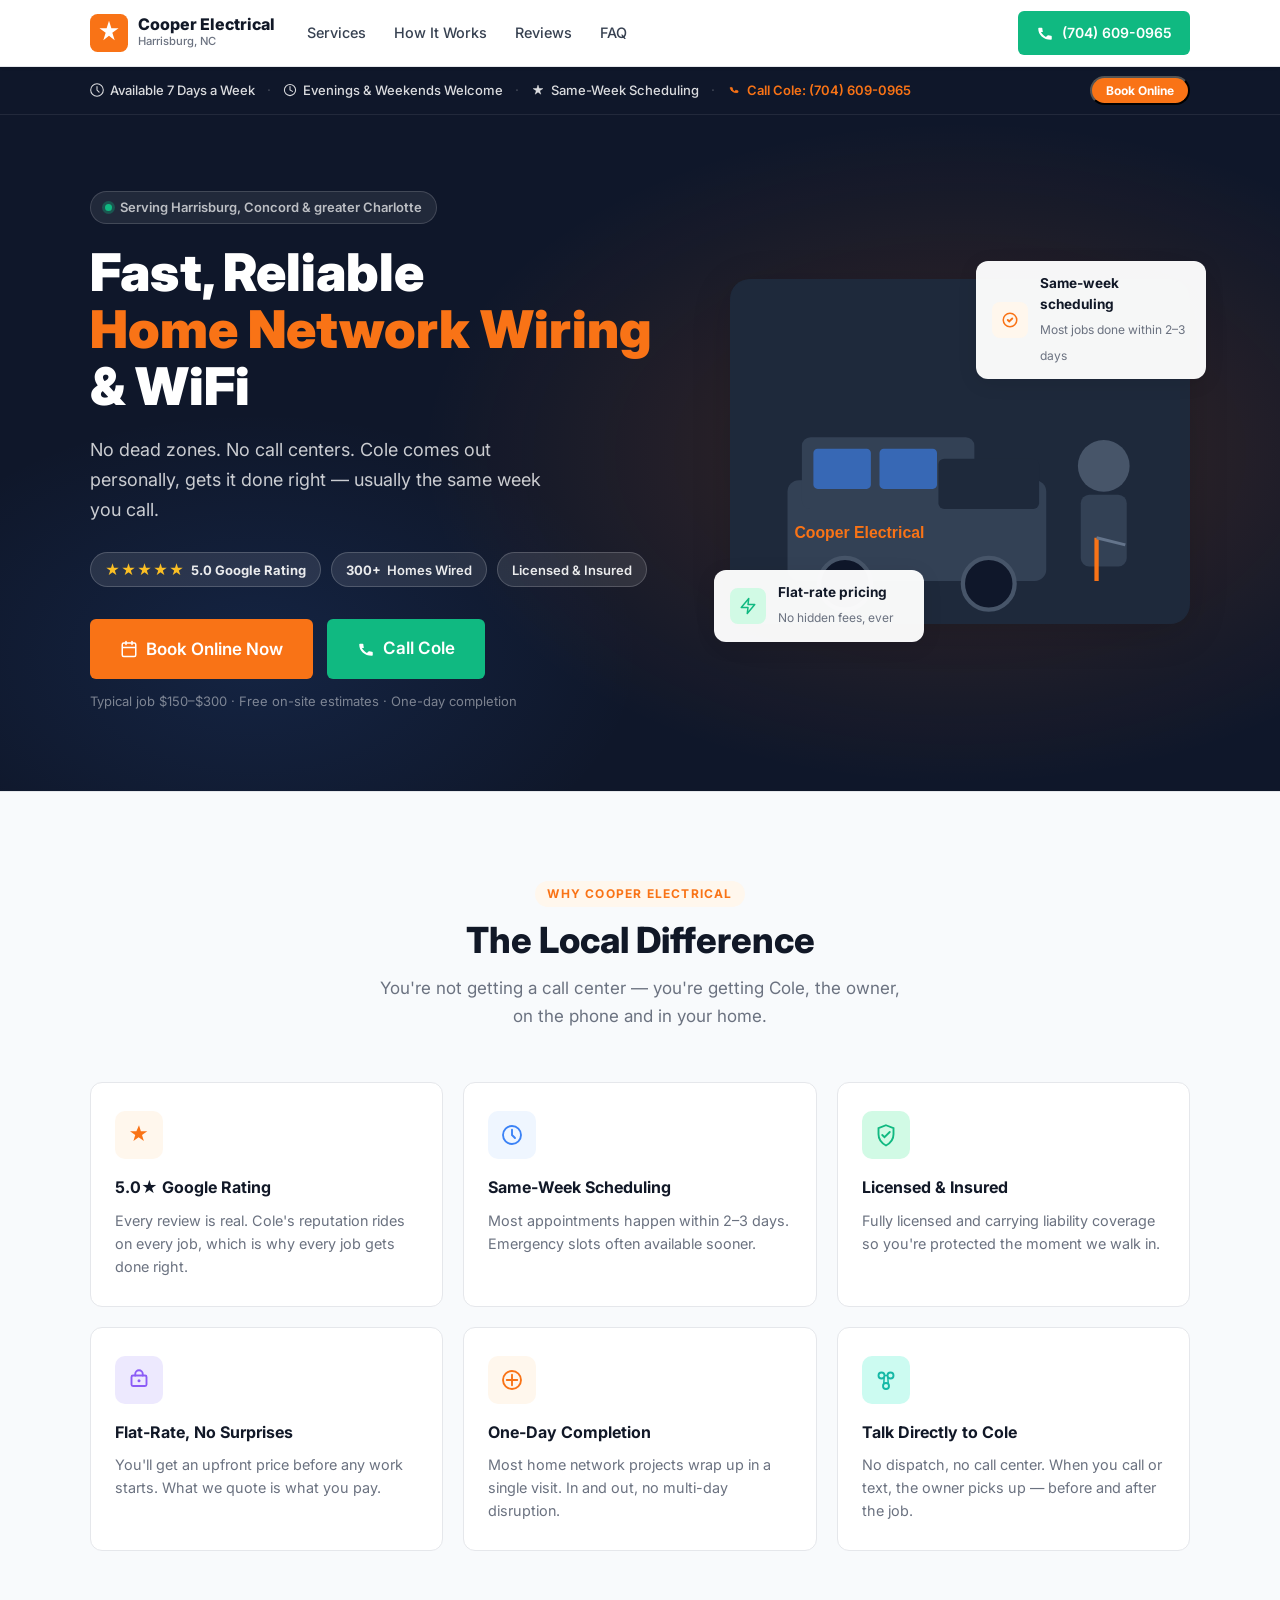
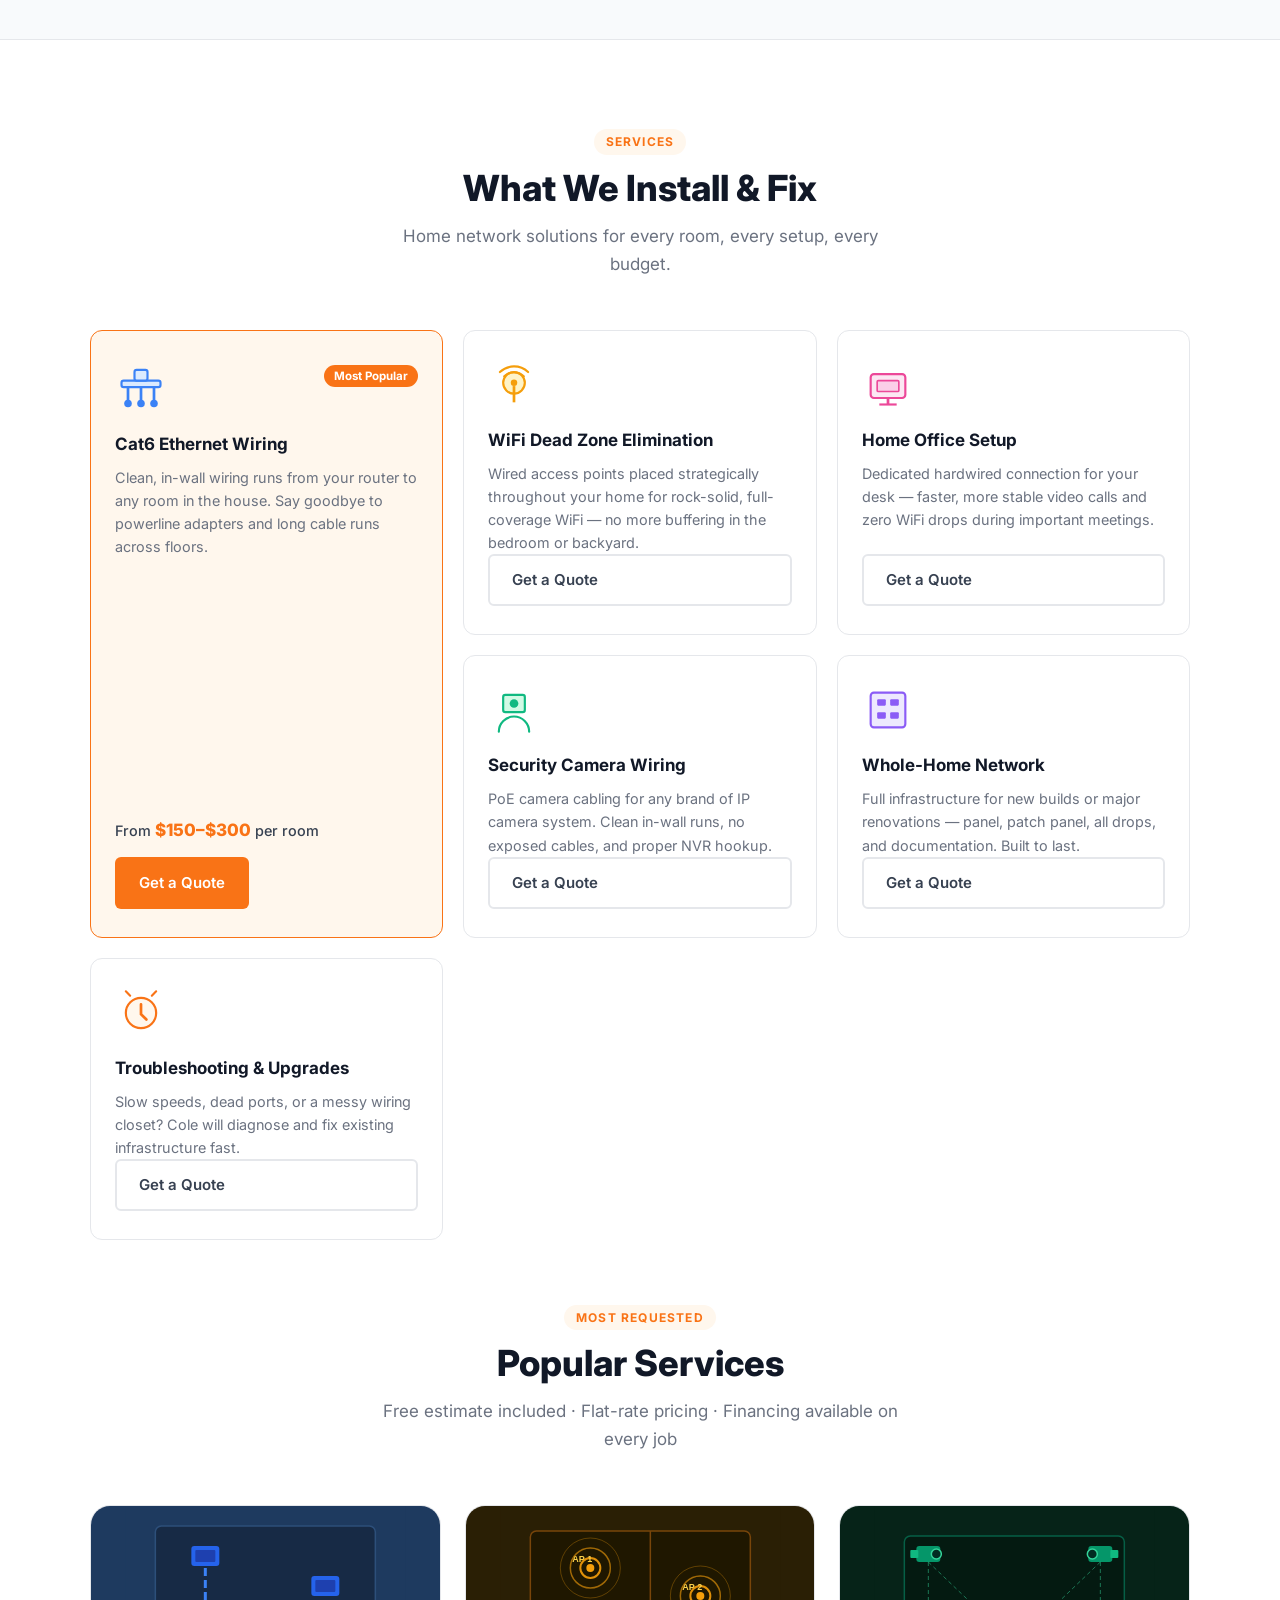
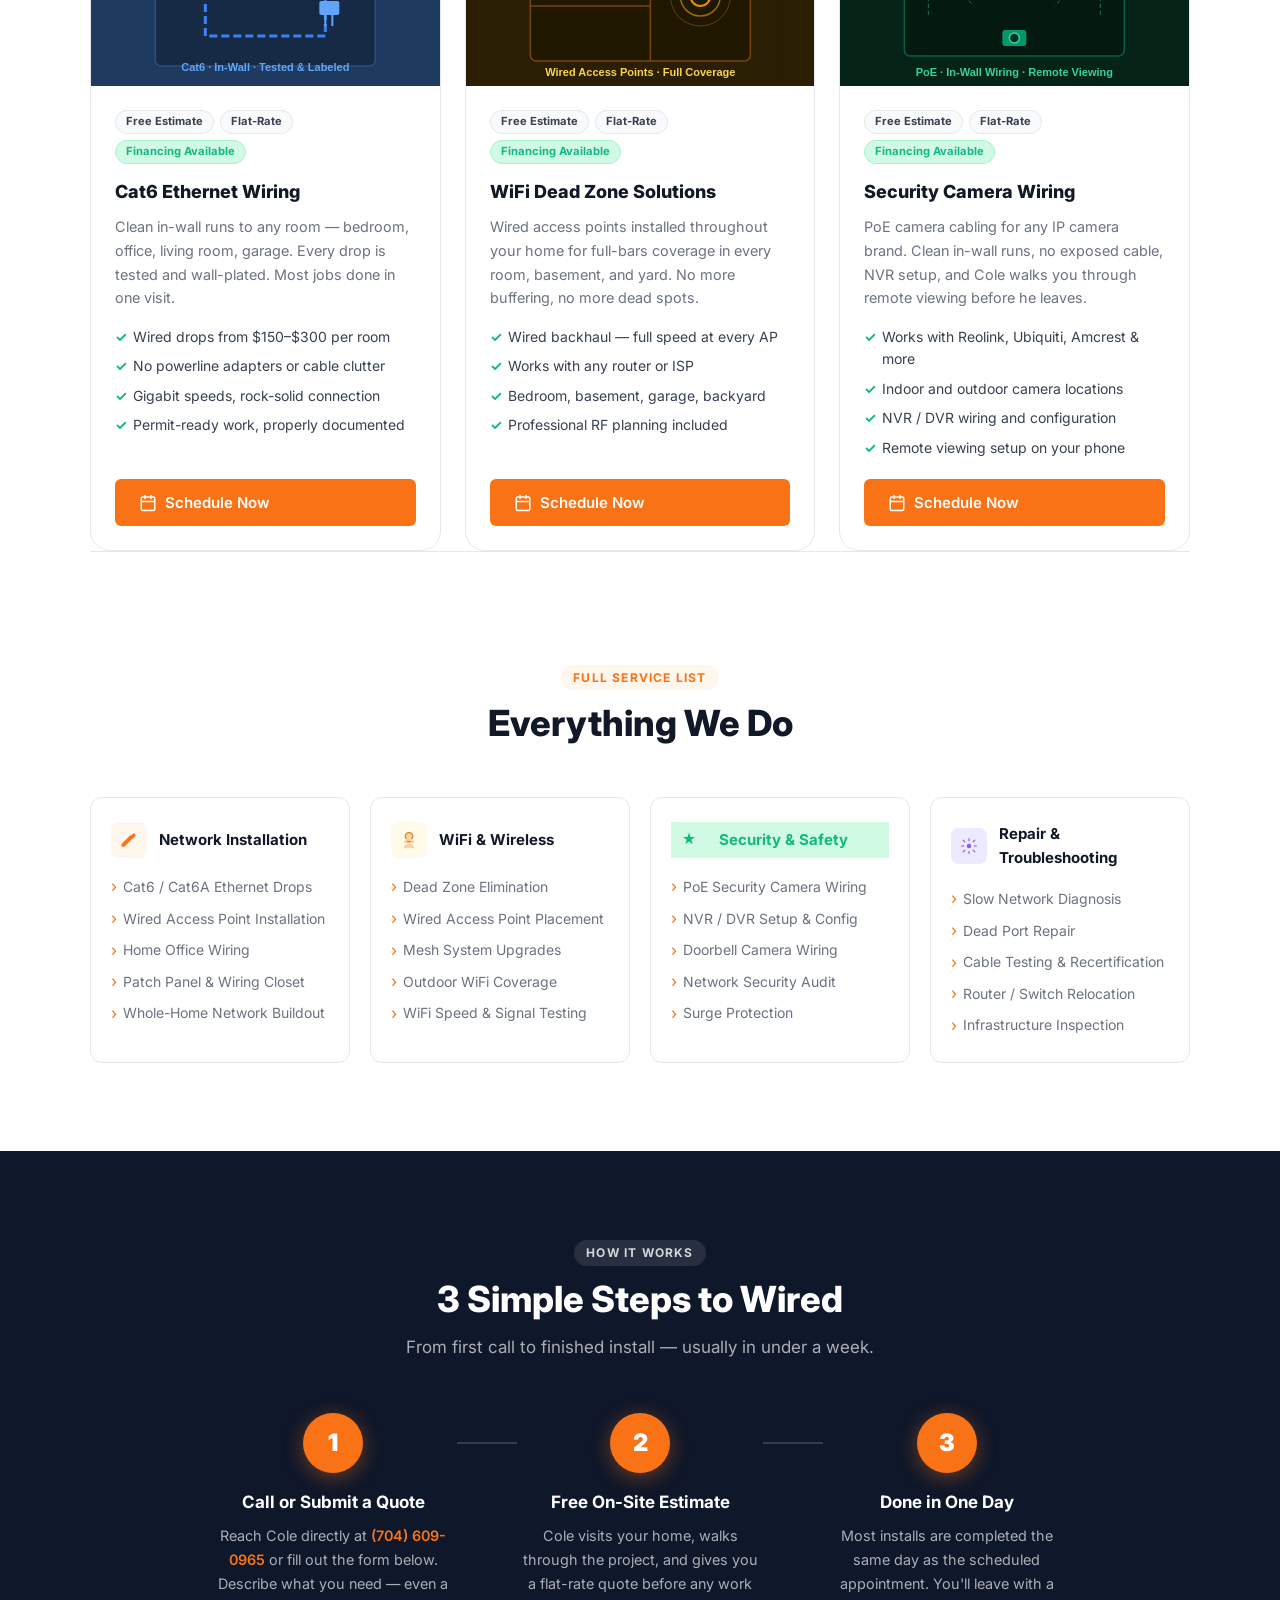
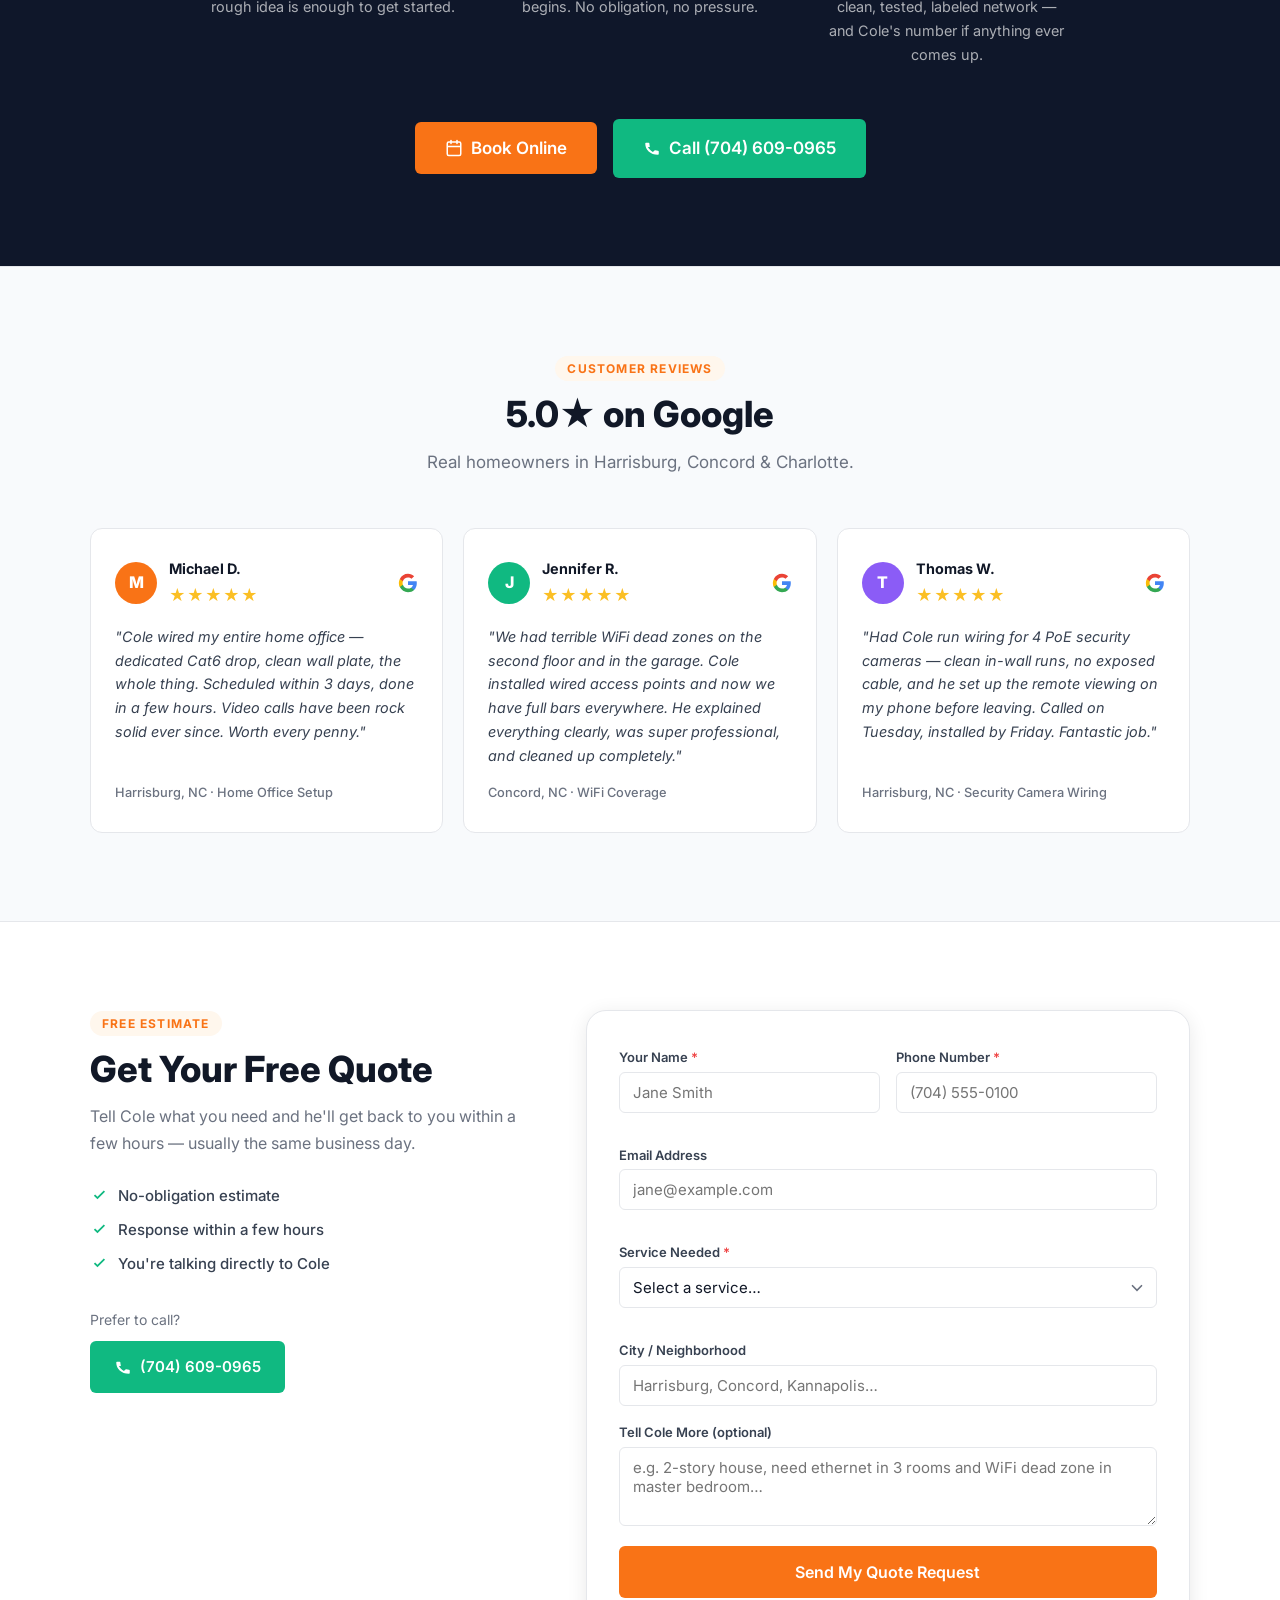
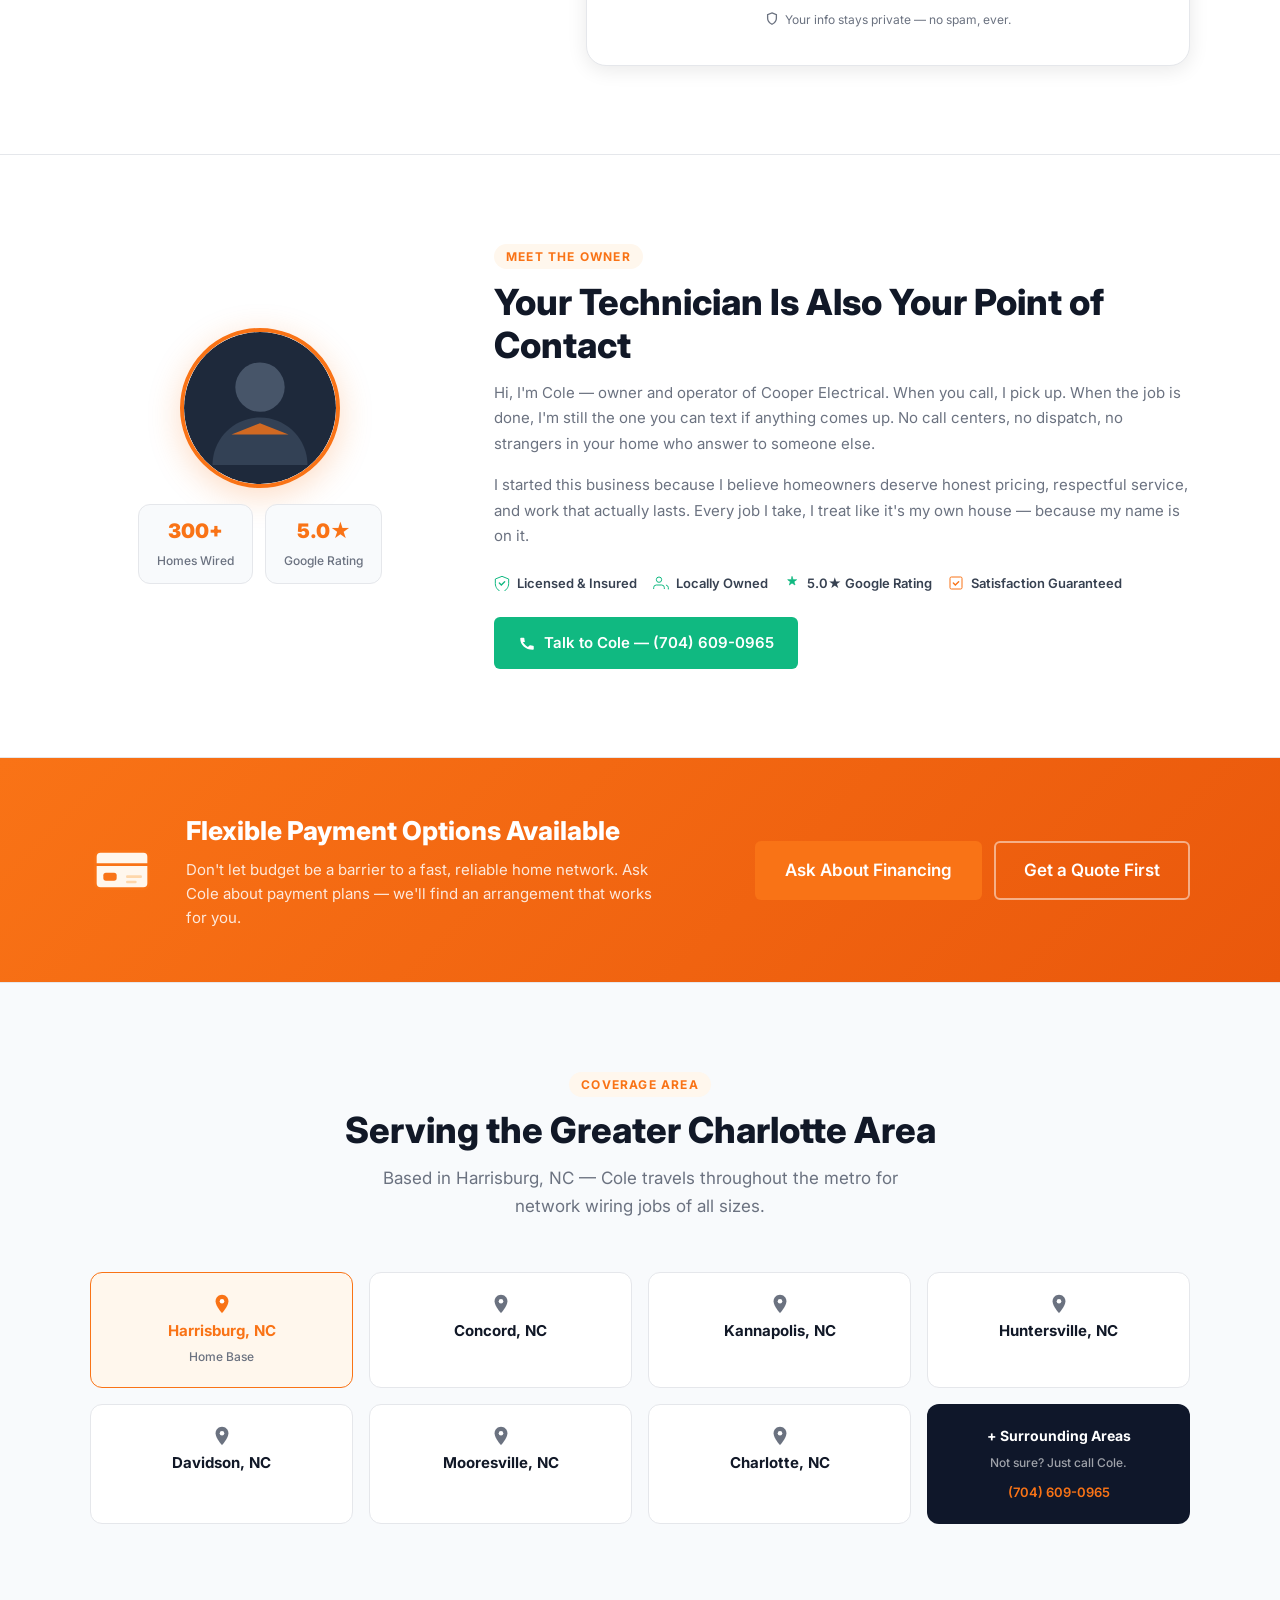
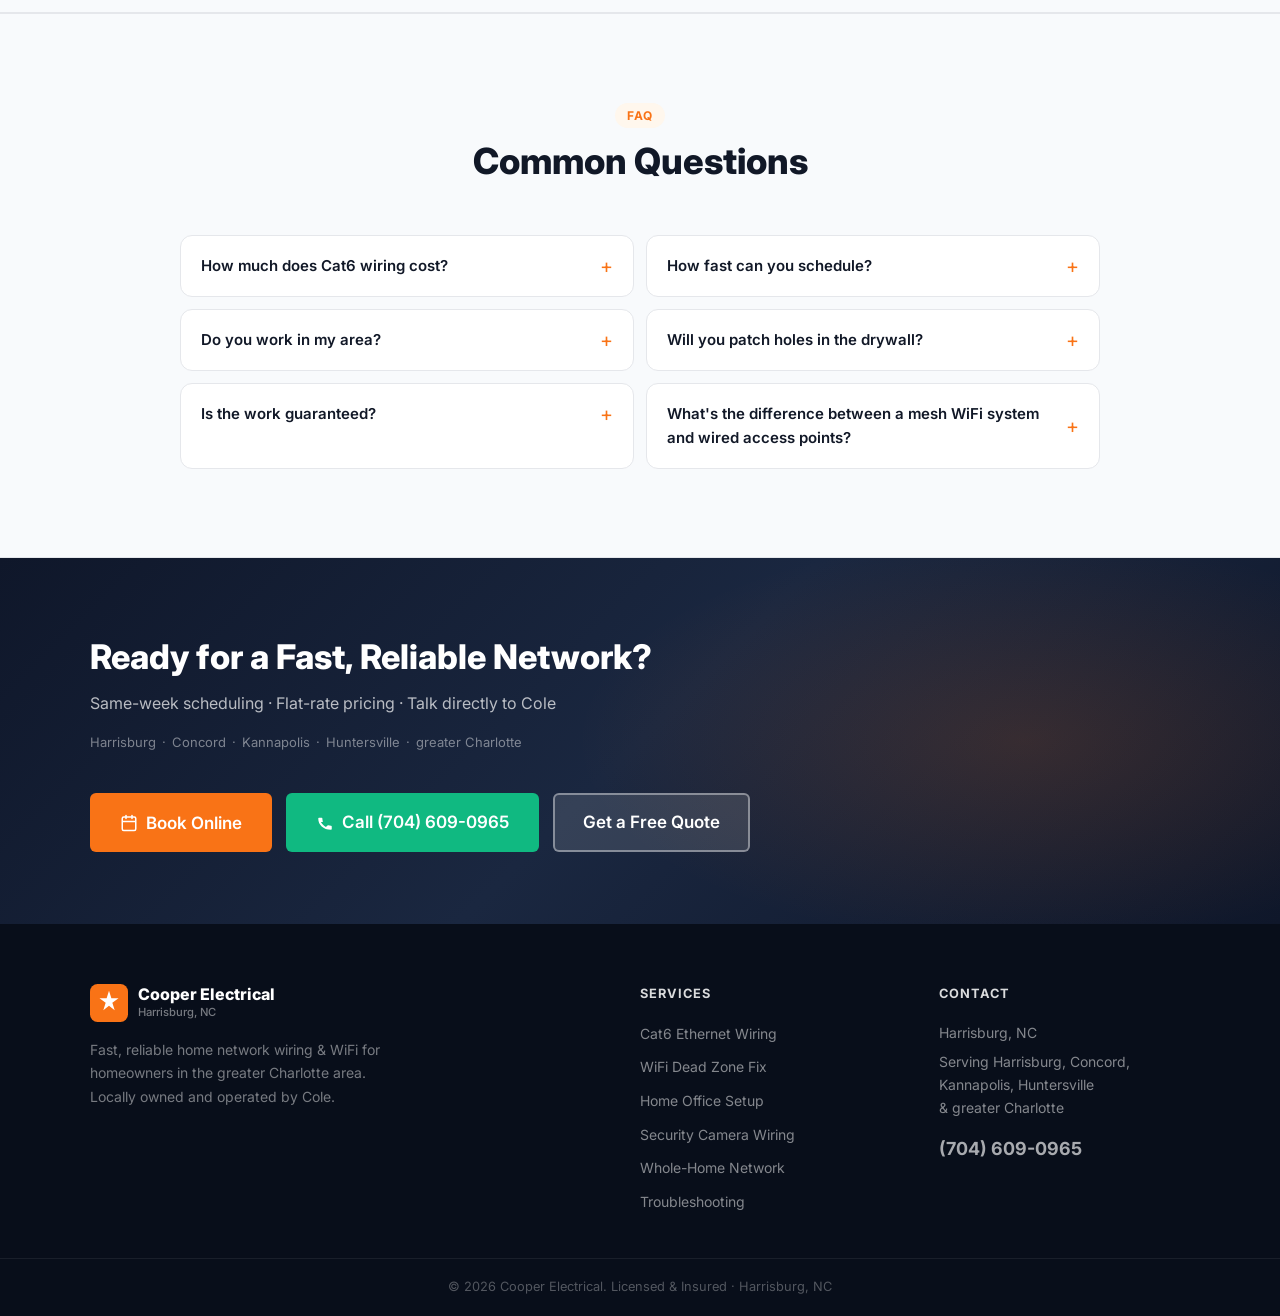
==== index.html @ 253ce89b "Integrate Housecall Pro online booking widget - Load HCP script in <head> with Cooper-Electrical tok" ====
<!DOCTYPE html>
<html lang="en">
<head>
  <meta charset="UTF-8" />
  <meta name="viewport" content="width=device-width, initial-scale=1.0" />
  <meta name="description" content="Cooper Electrical — Fast, reliable home network wiring & WiFi in Harrisburg, NC. Cat6 drops, WiFi dead zones, home office setups. Same-week scheduling. Call Cole at (704) 609-0965." />
  <meta name="keywords" content="home network wiring Harrisburg NC, Cat6 ethernet installation Charlotte, WiFi dead zone fix, network contractor Concord NC, Cooper Electrical" />

  <!-- Open Graph -->
  <meta property="og:title" content="Cooper Electrical | Home Network Wiring & WiFi — Harrisburg NC" />
  <meta property="og:description" content="Same-week scheduling · Flat-rate pricing · Licensed & insured. Serving Harrisburg, Concord, Charlotte & surrounding areas." />
  <meta property="og:type" content="website" />

  <!-- Housecall Pro booking widget -->
  <script async src="https://online-booking.housecallpro.com/script.js?token=3bcc7813550e48a2b8075abcfa8fb0d7&orgName=Cooper-Electrical"></script>

  <!-- Google tag — replace with real IDs -->
  <script async src="https://www.googletagmanager.com/gtag/js?id=GA_MEASUREMENT_ID"></script>
  <script>
    window.dataLayer = window.dataLayer || [];
    function gtag(){ dataLayer.push(arguments); }
    gtag('js', new Date());
    gtag('config', 'GA_MEASUREMENT_ID');
    gtag('config', 'AW-CONVERSION_ID');
  </script>

  <title>Cooper Electrical | Home Network Wiring & WiFi — Harrisburg, NC</title>
  <link rel="preconnect" href="https://fonts.googleapis.com" />
  <link rel="preconnect" href="https://fonts.gstatic.com" crossorigin />
  <link href="https://fonts.googleapis.com/css2?family=Inter:wght@400;500;600;700;800;900&display=swap" rel="stylesheet" />
  <link rel="stylesheet" href="styles.css" />
</head>
<body>

  <!-- ═══════════════════ STICKY HEADER ═══════════════════ -->
  <header class="site-header" id="top">
    <div class="container header-inner">

      <a href="#" class="logo" aria-label="Cooper Electrical home">
        <div class="logo-mark" aria-hidden="true">
          <svg viewBox="0 0 40 40">
            <rect width="40" height="40" rx="8" fill="#F97316"/>
            <path d="M20 7l2.5 8H30l-6.5 4.7 2.5 8L20 23l-6 4.7 2.5-8L10 15h7.5z" fill="#fff"/>
          </svg>
        </div>
        <div class="logo-text">
          <span class="logo-name">Cooper Electrical</span>
          <span class="logo-tag">Harrisburg, NC</span>
        </div>
      </a>

      <nav class="header-nav" aria-label="Main navigation">
        <a href="#services">Services</a>
        <a href="#process">How It Works</a>
        <a href="#reviews">Reviews</a>
        <a href="#faq">FAQ</a>
      </nav>

      <a href="tel:+17046090965" class="btn btn-call header-cta" onclick="trackCall('header')">
        <svg viewBox="0 0 24 24" aria-hidden="true"><path d="M6.6 10.8c1.4 2.8 3.8 5.1 6.6 6.6l2.2-2.2c.3-.3.7-.4 1-.2 1.1.4 2.3.6 3.6.6.6 0 1 .4 1 1V20c0 .6-.4 1-1 1C9.6 21 3 14.4 3 6c0-.6.4-1 1-1h3.5c.6 0 1 .4 1 1 0 1.3.2 2.5.6 3.6.1.3 0 .7-.2 1L6.6 10.8z"/></svg>
        (704) 609-0965
      </a>

      <button class="nav-toggle" aria-label="Open menu" aria-expanded="false" aria-controls="mobile-nav">
        <span></span><span></span><span></span>
      </button>
    </div>

    <!-- Mobile nav -->
    <nav class="mobile-nav" id="mobile-nav" aria-hidden="true">
      <a href="#services" class="mobile-link">Services</a>
      <a href="#process" class="mobile-link">How It Works</a>
      <a href="#reviews" class="mobile-link">Reviews</a>
      <a href="#faq" class="mobile-link">FAQ</a>
      <a href="tel:+17046090965" class="btn btn-call mobile-call" onclick="trackCall('mobile-nav')">
        <svg viewBox="0 0 24 24" aria-hidden="true"><path d="M6.6 10.8c1.4 2.8 3.8 5.1 6.6 6.6l2.2-2.2c.3-.3.7-.4 1-.2 1.1.4 2.3.6 3.6.6.6 0 1 .4 1 1V20c0 .6-.4 1-1 1C9.6 21 3 14.4 3 6c0-.6.4-1 1-1h3.5c.6 0 1 .4 1 1 0 1.3.2 2.5.6 3.6.1.3 0 .7-.2 1L6.6 10.8z"/></svg>
        Call (704) 609-0965
      </a>
    </nav>
  </header>

  <!-- ═══════════════════ AVAILABILITY BAR ═══════════════════ -->
  <div class="avail-bar" role="banner" aria-label="Availability">
    <div class="container avail-inner">
      <div class="avail-items">
        <div class="avail-item">
          <svg viewBox="0 0 20 20" aria-hidden="true"><circle cx="10" cy="10" r="9" fill="none" stroke="currentColor" stroke-width="1.5"/><path d="M10 5v5l3 3" stroke="currentColor" stroke-width="1.5" fill="none" stroke-linecap="round"/></svg>
          Available 7 Days a Week
        </div>
        <span class="avail-sep" aria-hidden="true">·</span>
        <div class="avail-item">
          <svg viewBox="0 0 20 20" aria-hidden="true"><path d="M10 2a8 8 0 1 0 0 16A8 8 0 0 0 10 2zm0 3v5l3.5 2" stroke="currentColor" stroke-width="1.5" fill="none" stroke-linecap="round"/></svg>
          Evenings &amp; Weekends Welcome
        </div>
        <span class="avail-sep" aria-hidden="true">·</span>
        <div class="avail-item">
          <svg viewBox="0 0 20 20" aria-hidden="true"><path d="M10 3l1.5 5H17l-4.5 3 1.5 5L10 13l-4 3 1.5-5L3 8h5.5z" fill="currentColor"/></svg>
          Same-Week Scheduling
        </div>
        <span class="avail-sep" aria-hidden="true">·</span>
        <div class="avail-item avail-item-urgent">
          <svg viewBox="0 0 20 20" aria-hidden="true"><path d="M6.6 7.8c.9 1.8 2.4 3.2 4.2 4.2l1.4-1.4c.2-.2.5-.3.7-.1.7.2 1.5.4 2.3.4.4 0 .6.3.6.6V13c0 .4-.3.6-.6.6A9.4 9.4 0 0 1 4.4 7c0-.4.3-.6.6-.6H7c.4 0 .6.3.6.6 0 .8.1 1.6.4 2.3.1.2 0 .5-.1.7l-1.3 1.4z" fill="currentColor"/></svg>
          Call Cole: (704) 609-0965
        </div>
      </div>
      <button data-token="3bcc7813550e48a2b8075abcfa8fb0d7" data-orgname="Cooper-Electrical" class="hcp-button avail-cta" onclick="HCPWidget.openModal(); trackBooking('avail-bar')">Book Online</button>
    </div>
  </div>

  <!-- ═══════════════════ HERO ═══════════════════ -->
  <section class="hero">
    <div class="hero-bg" aria-hidden="true"></div>
    <div class="container hero-grid">

      <div class="hero-copy">
        <div class="hero-badge">
          <span class="badge-dot" aria-hidden="true"></span>
          Serving Harrisburg, Concord &amp; greater Charlotte
        </div>

        <h1>Fast, Reliable<br><span class="text-accent">Home Network Wiring</span><br>&amp; WiFi</h1>

        <p class="hero-sub">
          No dead zones. No call centers. Cole comes out personally, gets it done right — usually the same week you call.
        </p>

        <div class="hero-proof">
          <div class="proof-pill">
            <span class="stars-sm">★★★★★</span>
            <strong>5.0 Google Rating</strong>
          </div>
          <div class="proof-pill">
            <strong>300+</strong> Homes Wired
          </div>
          <div class="proof-pill">
            Licensed &amp; Insured
          </div>
        </div>

        <div class="hero-actions">
          <button data-token="3bcc7813550e48a2b8075abcfa8fb0d7" data-orgname="Cooper-Electrical" class="hcp-button btn btn-primary btn-lg" onclick="HCPWidget.openModal(); trackBooking('hero')">
            <svg viewBox="0 0 24 24" aria-hidden="true"><rect x="3" y="4" width="18" height="18" rx="2" stroke="currentColor" stroke-width="2" fill="none"/><line x1="16" y1="2" x2="16" y2="6" stroke="currentColor" stroke-width="2" stroke-linecap="round"/><line x1="8" y1="2" x2="8" y2="6" stroke="currentColor" stroke-width="2" stroke-linecap="round"/><line x1="3" y1="10" x2="21" y2="10" stroke="currentColor" stroke-width="2"/></svg>
            Book Online Now
          </button>
          <a href="tel:+17046090965" class="btn btn-call btn-lg" onclick="trackCall('hero')">
            <svg viewBox="0 0 24 24" aria-hidden="true"><path d="M6.6 10.8c1.4 2.8 3.8 5.1 6.6 6.6l2.2-2.2c.3-.3.7-.4 1-.2 1.1.4 2.3.6 3.6.6.6 0 1 .4 1 1V20c0 .6-.4 1-1 1C9.6 21 3 14.4 3 6c0-.6.4-1 1-1h3.5c.6 0 1 .4 1 1 0 1.3.2 2.5.6 3.6.1.3 0 .7-.2 1L6.6 10.8z"/></svg>
            Call Cole
          </a>
        </div>
        <p class="hero-note">Typical job $150–$300 · Free on-site estimates · One-day completion</p>
      </div>

      <!-- Floating stat cards -->
      <div class="hero-visual" aria-hidden="true">
        <div class="visual-card vc-top">
          <div class="vc-icon">
            <svg viewBox="0 0 24 24"><path d="M9 12l2 2 4-4" stroke="currentColor" stroke-width="2.5" fill="none" stroke-linecap="round"/><circle cx="12" cy="12" r="9" stroke="currentColor" stroke-width="2" fill="none"/></svg>
          </div>
          <div>
            <strong>Same-week scheduling</strong>
            <span>Most jobs done within 2–3 days</span>
          </div>
        </div>

        <div class="hero-image-placeholder">
          <svg viewBox="0 0 320 240" aria-label="Cooper Electrical technician">
            <rect width="320" height="240" rx="16" fill="#1e293b"/>
            <!-- Van silhouette -->
            <rect x="40" y="140" width="180" height="70" rx="8" fill="#334155"/>
            <rect x="50" y="110" width="120" height="50" rx="6" fill="#334155"/>
            <circle cx="80"  cy="212" r="18" fill="#0f172a" stroke="#475569" stroke-width="3"/>
            <circle cx="180" cy="212" r="18" fill="#0f172a" stroke="#475569" stroke-width="3"/>
            <rect x="145" y="125" width="70" height="35" rx="4" fill="#1e293b"/>
            <!-- Windows -->
            <rect x="58" y="118" width="40" height="28" rx="3" fill="#3b82f6" opacity=".6"/>
            <rect x="104" y="118" width="40" height="28" rx="3" fill="#3b82f6" opacity=".6"/>
            <!-- Logo on van -->
            <text x="90" y="180" font-family="sans-serif" font-weight="700" font-size="11" fill="#f97316" text-anchor="middle">Cooper Electrical</text>
            <!-- Person silhouette -->
            <circle cx="260" cy="130" r="18" fill="#475569"/>
            <rect  x="244" y="150" width="32" height="50" rx="6" fill="#334155"/>
            <!-- Tools / cat6 -->
            <line x1="255" y1="180" x2="255" y2="210" stroke="#f97316" stroke-width="3"/>
            <line x1="255" y1="180" x2="275" y2="185" stroke="#64748b" stroke-width="2"/>
          </svg>
        </div>

        <div class="visual-card vc-bottom">
          <div class="vc-icon vc-icon-green">
            <svg viewBox="0 0 24 24"><path d="M13 2L3 14h9l-1 8 10-12h-9l1-8z" stroke="currentColor" stroke-width="2" fill="none" stroke-linejoin="round"/></svg>
          </div>
          <div>
            <strong>Flat-rate pricing</strong>
            <span>No hidden fees, ever</span>
          </div>
        </div>
      </div>

    </div>
  </section>

  <!-- ═══════════════════ WHY COOPER ═══════════════════ -->
  <section class="why" id="why">
    <div class="container">
      <div class="section-header center">
        <div class="section-label">Why Cooper Electrical</div>
        <h2 class="section-title">The Local Difference</h2>
        <p class="section-sub">You're not getting a call center — you're getting Cole, the owner, on the phone and in your home.</p>
      </div>

      <div class="why-grid">
        <div class="why-card">
          <div class="why-icon">
            <svg viewBox="0 0 32 32"><path d="M16 3l2.5 8H27l-7 5 2.5 8-7-5-7 5 2.5-8-7-5h8.5z" fill="currentColor"/></svg>
          </div>
          <h3>5.0★ Google Rating</h3>
          <p>Every review is real. Cole's reputation rides on every job, which is why every job gets done right.</p>
        </div>

        <div class="why-card">
          <div class="why-icon why-icon-blue">
            <svg viewBox="0 0 32 32"><circle cx="16" cy="16" r="12" fill="none" stroke="currentColor" stroke-width="2.5"/><path d="M16 9v7l4 4" stroke="currentColor" stroke-width="2.5" fill="none" stroke-linecap="round"/></svg>
          </div>
          <h3>Same-Week Scheduling</h3>
          <p>Most appointments happen within 2–3 days. Emergency slots often available sooner.</p>
        </div>

        <div class="why-card">
          <div class="why-icon why-icon-green">
            <svg viewBox="0 0 32 32"><path d="M16 3l10 4v8c0 7-4.5 12-10 15C10.5 27 6 22 6 15V7l10-4z" fill="none" stroke="currentColor" stroke-width="2.5"/><path d="M11 16l3 3 7-7" stroke="currentColor" stroke-width="2.5" fill="none" stroke-linecap="round"/></svg>
          </div>
          <h3>Licensed &amp; Insured</h3>
          <p>Fully licensed and carrying liability coverage so you're protected the moment we walk in.</p>
        </div>

        <div class="why-card">
          <div class="why-icon why-icon-purple">
            <svg viewBox="0 0 32 32"><rect x="6" y="10" width="20" height="14" rx="2" fill="none" stroke="currentColor" stroke-width="2.5"/><path d="M11 10V8a5 5 0 0110 0v2" stroke="currentColor" stroke-width="2.5" fill="none" stroke-linecap="round"/><circle cx="16" cy="17" r="2" fill="currentColor"/></svg>
          </div>
          <h3>Flat-Rate, No Surprises</h3>
          <p>You'll get an upfront price before any work starts. What we quote is what you pay.</p>
        </div>

        <div class="why-card">
          <div class="why-icon why-icon-orange">
            <svg viewBox="0 0 32 32"><path d="M16 4c6.6 0 12 5.4 12 12s-5.4 12-12 12S4 22.6 4 16 9.4 4 16 4z" fill="none" stroke="currentColor" stroke-width="2.5"/><path d="M9 16h14M16 9v14" stroke="currentColor" stroke-width="2.5" stroke-linecap="round"/></svg>
          </div>
          <h3>One-Day Completion</h3>
          <p>Most home network projects wrap up in a single visit. In and out, no multi-day disruption.</p>
        </div>

        <div class="why-card">
          <div class="why-icon why-icon-teal">
            <svg viewBox="0 0 32 32"><circle cx="10" cy="10" r="4" fill="none" stroke="currentColor" stroke-width="2.5"/><circle cx="22" cy="10" r="4" fill="none" stroke="currentColor" stroke-width="2.5"/><circle cx="16" cy="24" r="4" fill="none" stroke="currentColor" stroke-width="2.5"/><line x1="13.5" y1="13" x2="13" y2="21" stroke="currentColor" stroke-width="2"/><line x1="18.5" y1="13" x2="19" y2="21" stroke="currentColor" stroke-width="2"/><line x1="14" y1="10" x2="18" y2="10" stroke="currentColor" stroke-width="2"/></svg>
          </div>
          <h3>Talk Directly to Cole</h3>
          <p>No dispatch, no call center. When you call or text, the owner picks up — before and after the job.</p>
        </div>
      </div>
    </div>
  </section>

  <!-- ═══════════════════ SERVICES ═══════════════════ -->
  <section class="services" id="services">
    <div class="container">
      <div class="section-header center">
        <div class="section-label">Services</div>
        <h2 class="section-title">What We Install &amp; Fix</h2>
        <p class="section-sub">Home network solutions for every room, every setup, every budget.</p>
      </div>

      <div class="services-grid">

        <div class="service-card sc-featured">
          <div class="sc-header">
            <div class="sc-icon">
              <svg viewBox="0 0 48 48"><rect x="6" y="20" width="36" height="6" rx="2" fill="#dbeafe" stroke="#3b82f6" stroke-width="2"/><line x1="12" y1="26" x2="12" y2="40" stroke="#3b82f6" stroke-width="2.5"/><line x1="24" y1="26" x2="24" y2="40" stroke="#3b82f6" stroke-width="2.5"/><line x1="36" y1="26" x2="36" y2="40" stroke="#3b82f6" stroke-width="2.5"/><circle cx="12" cy="41" r="3.5" fill="#3b82f6"/><circle cx="24" cy="41" r="3.5" fill="#3b82f6"/><circle cx="36" cy="41" r="3.5" fill="#3b82f6"/><rect x="18" y="10" width="12" height="10" rx="2" fill="#dbeafe" stroke="#3b82f6" stroke-width="2"/></svg>
            </div>
            <div class="sc-badge">Most Popular</div>
          </div>
          <h3>Cat6 Ethernet Wiring</h3>
          <p>Clean, in-wall wiring runs from your router to any room in the house. Say goodbye to powerline adapters and long cable runs across floors.</p>
          <div class="sc-price">From <strong>$150–$300</strong> per room</div>
          <a href="#quote" class="btn btn-primary sc-cta" onclick="scrollToForm(event)">Get a Quote</a>
        </div>

        <div class="service-card">
          <div class="sc-icon">
            <svg viewBox="0 0 48 48"><path d="M24 32c-5.5 0-10-4.5-10-10S18.5 12 24 12s10 4.5 10 10-4.5 10-10 10z" fill="#fef3c7" stroke="#f59e0b" stroke-width="2"/><path d="M15 16a13 13 0 0 1 18 0M11 12a19 19 0 0 1 26 0" fill="none" stroke="#f59e0b" stroke-width="2" stroke-linecap="round"/><circle cx="24" cy="22" r="3" fill="#f59e0b"/><line x1="24" y1="25" x2="24" y2="40" stroke="#f59e0b" stroke-width="2.5"/></svg>
          </div>
          <h3>WiFi Dead Zone Elimination</h3>
          <p>Wired access points placed strategically throughout your home for rock-solid, full-coverage WiFi — no more buffering in the bedroom or backyard.</p>
          <a href="#quote" class="btn btn-outline-dark sc-cta" onclick="scrollToForm(event)">Get a Quote</a>
        </div>

        <div class="service-card">
          <div class="sc-icon">
            <svg viewBox="0 0 48 48"><rect x="8" y="14" width="32" height="22" rx="3" fill="#fce7f3" stroke="#ec4899" stroke-width="2"/><rect x="14" y="20" width="20" height="10" rx="1" fill="#fbcfe8" stroke="#ec4899" stroke-width="1.5"/><line x1="24" y1="36" x2="24" y2="42" stroke="#ec4899" stroke-width="2.5"/><line x1="16" y1="42" x2="32" y2="42" stroke="#ec4899" stroke-width="2"/></svg>
          </div>
          <h3>Home Office Setup</h3>
          <p>Dedicated hardwired connection for your desk — faster, more stable video calls and zero WiFi drops during important meetings.</p>
          <a href="#quote" class="btn btn-outline-dark sc-cta" onclick="scrollToForm(event)">Get a Quote</a>
        </div>

        <div class="service-card">
          <div class="sc-icon">
            <svg viewBox="0 0 48 48"><rect x="14" y="10" width="20" height="16" rx="2" fill="#d1fae5" stroke="#10b981" stroke-width="2"/><circle cx="24" cy="18" r="4" fill="#10b981"/><path d="M10 44c0-7.7 6.3-14 14-14s14 6.3 14 14" fill="none" stroke="#10b981" stroke-width="2" stroke-linecap="round"/></svg>
          </div>
          <h3>Security Camera Wiring</h3>
          <p>PoE camera cabling for any brand of IP camera system. Clean in-wall runs, no exposed cables, and proper NVR hookup.</p>
          <a href="#quote" class="btn btn-outline-dark sc-cta" onclick="scrollToForm(event)">Get a Quote</a>
        </div>

        <div class="service-card">
          <div class="sc-icon">
            <svg viewBox="0 0 48 48"><rect x="8" y="8" width="32" height="32" rx="3" fill="#ede9fe" stroke="#8b5cf6" stroke-width="2"/><rect x="14" y="14" width="8" height="6" rx="1" fill="#8b5cf6"/><rect x="26" y="14" width="8" height="6" rx="1" fill="#8b5cf6"/><rect x="14" y="26" width="8" height="6" rx="1" fill="#8b5cf6"/><rect x="26" y="26" width="8" height="6" rx="1" fill="#8b5cf6"/></svg>
          </div>
          <h3>Whole-Home Network</h3>
          <p>Full infrastructure for new builds or major renovations — panel, patch panel, all drops, and documentation. Built to last.</p>
          <a href="#quote" class="btn btn-outline-dark sc-cta" onclick="scrollToForm(event)">Get a Quote</a>
        </div>

        <div class="service-card">
          <div class="sc-icon">
            <svg viewBox="0 0 48 48"><circle cx="24" cy="24" r="14" fill="#fff7ed" stroke="#f97316" stroke-width="2"/><path d="M24 16v9l5 5" stroke="#f97316" stroke-width="2.5" fill="none" stroke-linecap="round"/><path d="M14 8l-4-4M34 8l4-4" stroke="#f97316" stroke-width="2" stroke-linecap="round"/></svg>
          </div>
          <h3>Troubleshooting &amp; Upgrades</h3>
          <p>Slow speeds, dead ports, or a messy wiring closet? Cole will diagnose and fix existing infrastructure fast.</p>
          <a href="#quote" class="btn btn-outline-dark sc-cta" onclick="scrollToForm(event)">Get a Quote</a>
        </div>

      </div>

      <!-- ── Featured Service Spotlights ── -->
      <div class="spotlights" id="featured">
        <div class="section-header center" style="margin-top:64px">
          <div class="section-label">Most Requested</div>
          <h2 class="section-title">Popular Services</h2>
          <p class="section-sub">Free estimate included · Flat-rate pricing · Financing available on every job</p>
        </div>

        <div class="spotlights-grid">

          <div class="spotlight-card">
            <div class="spotlight-visual sv-blue" aria-hidden="true">
              <svg viewBox="0 0 280 180">
                <rect width="280" height="180" fill="#1e3a5f"/>
                <!-- wall outline -->
                <rect x="30" y="20" width="220" height="140" rx="6" fill="#172a45" stroke="#2d4f7a" stroke-width="1.5"/>
                <!-- cable run line -->
                <polyline points="80,50 80,130 200,130 200,80" fill="none" stroke="#3b82f6" stroke-width="3" stroke-dasharray="8,4"/>
                <!-- wall plate top -->
                <rect x="66" y="40" width="28" height="20" rx="3" fill="#2563eb"/>
                <rect x="70" y="44" width="20" height="12" rx="1" fill="#1e40af"/>
                <!-- wall plate bottom -->
                <rect x="186" y="70" width="28" height="20" rx="3" fill="#2563eb"/>
                <rect x="190" y="74" width="20" height="12" rx="1" fill="#1e40af"/>
                <!-- ethernet plug illustration -->
                <rect x="194" y="95" width="20" height="14" rx="2" fill="#60a5fa"/>
                <line x1="200" y1="109" x2="200" y2="120" stroke="#60a5fa" stroke-width="2"/>
                <line x1="207" y1="109" x2="207" y2="120" stroke="#60a5fa" stroke-width="2"/>
                <!-- label -->
                <text x="140" y="165" font-family="sans-serif" font-size="11" fill="#60a5fa" text-anchor="middle" font-weight="600">Cat6 · In-Wall · Tested &amp; Labeled</text>
              </svg>
            </div>
            <div class="spotlight-body">
              <div class="spotlight-badges">
                <span class="sp-badge">Free Estimate</span>
                <span class="sp-badge">Flat-Rate</span>
                <span class="sp-badge sp-badge-green">Financing Available</span>
              </div>
              <h3>Cat6 Ethernet Wiring</h3>
              <p>Clean in-wall runs to any room — bedroom, office, living room, garage. Every drop is tested and wall-plated. Most jobs done in one visit.</p>
              <ul class="spotlight-list">
                <li>Wired drops from $150–$300 per room</li>
                <li>No powerline adapters or cable clutter</li>
                <li>Gigabit speeds, rock-solid connection</li>
                <li>Permit-ready work, properly documented</li>
              </ul>
              <button data-token="3bcc7813550e48a2b8075abcfa8fb0d7" data-orgname="Cooper-Electrical" class="hcp-button btn btn-primary" onclick="HCPWidget.openModal(); trackBooking('spotlight-cat6')">
                <svg viewBox="0 0 24 24" aria-hidden="true"><rect x="3" y="4" width="18" height="18" rx="2" stroke="currentColor" stroke-width="2" fill="none"/><line x1="16" y1="2" x2="16" y2="6" stroke="currentColor" stroke-width="2" stroke-linecap="round"/><line x1="8" y1="2" x2="8" y2="6" stroke="currentColor" stroke-width="2" stroke-linecap="round"/><line x1="3" y1="10" x2="21" y2="10" stroke="currentColor" stroke-width="2"/></svg>
                Schedule Now
              </button>
            </div>
          </div>

          <div class="spotlight-card">
            <div class="spotlight-visual sv-amber" aria-hidden="true">
              <svg viewBox="0 0 280 180">
                <rect width="280" height="180" fill="#2a1f05"/>
                <!-- house floor plan -->
                <rect x="30" y="25" width="220" height="130" rx="6" fill="#1f1700" stroke="#78450a" stroke-width="1.5"/>
                <!-- room dividers -->
                <line x1="150" y1="25" x2="150" y2="155" stroke="#78450a" stroke-width="1.5"/>
                <line x1="30" y1="100" x2="150" y2="100" stroke="#78450a" stroke-width="1.5"/>
                <!-- WiFi ripples room 1 -->
                <circle cx="90" cy="62" r="10" fill="none" stroke="#f59e0b" stroke-width="2" opacity=".9"/>
                <circle cx="90" cy="62" r="20" fill="none" stroke="#f59e0b" stroke-width="1.5" opacity=".6"/>
                <circle cx="90" cy="62" r="30" fill="none" stroke="#f59e0b" stroke-width="1" opacity=".3"/>
                <circle cx="90" cy="62" r="4" fill="#f59e0b"/>
                <!-- WiFi ripples room 2 -->
                <circle cx="200" cy="90" r="10" fill="none" stroke="#f59e0b" stroke-width="2" opacity=".9"/>
                <circle cx="200" cy="90" r="20" fill="none" stroke="#f59e0b" stroke-width="1.5" opacity=".6"/>
                <circle cx="200" cy="90" r="30" fill="none" stroke="#f59e0b" stroke-width="1" opacity=".3"/>
                <circle cx="200" cy="90" r="4" fill="#f59e0b"/>
                <!-- AP label -->
                <text x="72" y="56" font-family="sans-serif" font-size="9" fill="#fcd34d" font-weight="600">AP 1</text>
                <text x="182" y="84" font-family="sans-serif" font-size="9" fill="#fcd34d" font-weight="600">AP 2</text>
                <text x="140" y="170" font-family="sans-serif" font-size="11" fill="#fcd34d" text-anchor="middle" font-weight="600">Wired Access Points · Full Coverage</text>
              </svg>
            </div>
            <div class="spotlight-body">
              <div class="spotlight-badges">
                <span class="sp-badge">Free Estimate</span>
                <span class="sp-badge">Flat-Rate</span>
                <span class="sp-badge sp-badge-green">Financing Available</span>
              </div>
              <h3>WiFi Dead Zone Solutions</h3>
              <p>Wired access points installed throughout your home for full-bars coverage in every room, basement, and yard. No more buffering, no more dead spots.</p>
              <ul class="spotlight-list">
                <li>Wired backhaul — full speed at every AP</li>
                <li>Works with any router or ISP</li>
                <li>Bedroom, basement, garage, backyard</li>
                <li>Professional RF planning included</li>
              </ul>
              <button data-token="3bcc7813550e48a2b8075abcfa8fb0d7" data-orgname="Cooper-Electrical" class="hcp-button btn btn-primary" onclick="HCPWidget.openModal(); trackBooking('spotlight-wifi')">
                <svg viewBox="0 0 24 24" aria-hidden="true"><rect x="3" y="4" width="18" height="18" rx="2" stroke="currentColor" stroke-width="2" fill="none"/><line x1="16" y1="2" x2="16" y2="6" stroke="currentColor" stroke-width="2" stroke-linecap="round"/><line x1="8" y1="2" x2="8" y2="6" stroke="currentColor" stroke-width="2" stroke-linecap="round"/><line x1="3" y1="10" x2="21" y2="10" stroke="currentColor" stroke-width="2"/></svg>
                Schedule Now
              </button>
            </div>
          </div>

          <div class="spotlight-card">
            <div class="spotlight-visual sv-green" aria-hidden="true">
              <svg viewBox="0 0 280 180">
                <rect width="280" height="180" fill="#062318"/>
                <!-- house corners -->
                <rect x="30" y="30" width="220" height="120" rx="6" fill="#041a11" stroke="#065f46" stroke-width="1.5"/>
                <!-- camera top-left -->
                <rect x="42" y="40" width="24" height="16" rx="3" fill="#059669"/>
                <circle cx="62" cy="48" r="5" fill="#022c22" stroke="#34d399" stroke-width="1.5"/>
                <rect x="36" y="44" width="8" height="8" rx="1" fill="#10b981"/>
                <!-- camera top-right -->
                <rect x="214" y="40" width="24" height="16" rx="3" fill="#059669"/>
                <circle cx="218" cy="48" r="5" fill="#022c22" stroke="#34d399" stroke-width="1.5"/>
                <rect x="236" y="44" width="8" height="8" rx="1" fill="#10b981"/>
                <!-- camera bottom -->
                <rect x="128" y="124" width="24" height="16" rx="3" fill="#059669"/>
                <circle cx="140" cy="132" r="5" fill="#022c22" stroke="#34d399" stroke-width="1.5"/>
                <!-- FOV lines -->
                <line x1="54" y1="56" x2="100" y2="100" stroke="#34d399" stroke-width="1" opacity=".5" stroke-dasharray="4,3"/>
                <line x1="54" y1="56" x2="54" y2="110" stroke="#34d399" stroke-width="1" opacity=".5" stroke-dasharray="4,3"/>
                <line x1="226" y1="56" x2="180" y2="100" stroke="#34d399" stroke-width="1" opacity=".5" stroke-dasharray="4,3"/>
                <line x1="226" y1="56" x2="226" y2="110" stroke="#34d399" stroke-width="1" opacity=".5" stroke-dasharray="4,3"/>
                <text x="140" y="170" font-family="sans-serif" font-size="11" fill="#34d399" text-anchor="middle" font-weight="600">PoE · In-Wall Wiring · Remote Viewing</text>
              </svg>
            </div>
            <div class="spotlight-body">
              <div class="spotlight-badges">
                <span class="sp-badge">Free Estimate</span>
                <span class="sp-badge">Flat-Rate</span>
                <span class="sp-badge sp-badge-green">Financing Available</span>
              </div>
              <h3>Security Camera Wiring</h3>
              <p>PoE camera cabling for any IP camera brand. Clean in-wall runs, no exposed cable, NVR setup, and Cole walks you through remote viewing before he leaves.</p>
              <ul class="spotlight-list">
                <li>Works with Reolink, Ubiquiti, Amcrest &amp; more</li>
                <li>Indoor and outdoor camera locations</li>
                <li>NVR / DVR wiring and configuration</li>
                <li>Remote viewing setup on your phone</li>
              </ul>
              <button data-token="3bcc7813550e48a2b8075abcfa8fb0d7" data-orgname="Cooper-Electrical" class="hcp-button btn btn-primary" onclick="HCPWidget.openModal(); trackBooking('spotlight-cameras')">
                <svg viewBox="0 0 24 24" aria-hidden="true"><rect x="3" y="4" width="18" height="18" rx="2" stroke="currentColor" stroke-width="2" fill="none"/><line x1="16" y1="2" x2="16" y2="6" stroke="currentColor" stroke-width="2" stroke-linecap="round"/><line x1="8" y1="2" x2="8" y2="6" stroke="currentColor" stroke-width="2" stroke-linecap="round"/><line x1="3" y1="10" x2="21" y2="10" stroke="currentColor" stroke-width="2"/></svg>
                Schedule Now
              </button>
            </div>
          </div>

        </div>
      </div>

      <!-- ── Service Category Menu ── -->
      <div class="service-menu" id="service-menu">
        <div class="section-header center" style="margin-top:72px">
          <div class="section-label">Full Service List</div>
          <h2 class="section-title">Everything We Do</h2>
        </div>
        <div class="menu-grid">

          <div class="menu-category">
            <div class="menu-cat-header">
              <div class="menu-cat-icon">
                <svg viewBox="0 0 24 24"><path d="M14.7 6.3a1 1 0 0 0 0 1.4l1.6 1.6a1 1 0 0 0 1.4 0l3-3a1 1 0 0 0 0-1.4l-1.6-1.6a1 1 0 0 0-1.4 0l-3 3zM2 17.25V21h3.75L17.81 8.94l-3.75-3.75L2 17.25z" fill="currentColor"/></svg>
              </div>
              <h3>Network Installation</h3>
            </div>
            <ul class="menu-items">
              <li><a href="#quote" onclick="scrollToForm(event)">Cat6 / Cat6A Ethernet Drops</a></li>
              <li><a href="#quote" onclick="scrollToForm(event)">Wired Access Point Installation</a></li>
              <li><a href="#quote" onclick="scrollToForm(event)">Home Office Wiring</a></li>
              <li><a href="#quote" onclick="scrollToForm(event)">Patch Panel &amp; Wiring Closet</a></li>
              <li><a href="#quote" onclick="scrollToForm(event)">Whole-Home Network Buildout</a></li>
            </ul>
          </div>

          <div class="menu-category">
            <div class="menu-cat-header">
              <div class="menu-cat-icon menu-cat-icon-amber">
                <svg viewBox="0 0 24 24"><path d="M12 2a5 5 0 0 1 3.54 8.54C17.6 11.38 19 13.54 19 16H5c0-2.46 1.4-4.62 3.46-5.46A5 5 0 0 1 12 2zm0 14a7 7 0 0 0-7 7h14a7 7 0 0 0-7-7z" fill="currentColor" opacity=".3"/><path d="M8.5 10.5a5 5 0 1 1 7 0" fill="none" stroke="currentColor" stroke-width="1.5"/><path d="M10 14h4" stroke="currentColor" stroke-width="1.5" stroke-linecap="round"/></svg>
              </div>
              <h3>WiFi &amp; Wireless</h3>
            </div>
            <ul class="menu-items">
              <li><a href="#quote" onclick="scrollToForm(event)">Dead Zone Elimination</a></li>
              <li><a href="#quote" onclick="scrollToForm(event)">Wired Access Point Placement</a></li>
              <li><a href="#quote" onclick="scrollToForm(event)">Mesh System Upgrades</a></li>
              <li><a href="#quote" onclick="scrollToForm(event)">Outdoor WiFi Coverage</a></li>
              <li><a href="#quote" onclick="scrollToForm(event)">WiFi Speed &amp; Signal Testing</a></li>
            </ul>
          </div>

          <div class="menu-category">
            <div class="menu-cat-icon-green menu-cat-header">
              <div class="menu-cat-icon menu-cat-icon-green">
                <svg viewBox="0 0 24 24"><path d="M12 2l2 6h6l-5 3.5 2 6L12 14l-5 3.5 2-6L4 8h6z" fill="currentColor"/></svg>
              </div>
              <h3>Security &amp; Safety</h3>
            </div>
            <ul class="menu-items">
              <li><a href="#quote" onclick="scrollToForm(event)">PoE Security Camera Wiring</a></li>
              <li><a href="#quote" onclick="scrollToForm(event)">NVR / DVR Setup &amp; Config</a></li>
              <li><a href="#quote" onclick="scrollToForm(event)">Doorbell Camera Wiring</a></li>
              <li><a href="#quote" onclick="scrollToForm(event)">Network Security Audit</a></li>
              <li><a href="#quote" onclick="scrollToForm(event)">Surge Protection</a></li>
            </ul>
          </div>

          <div class="menu-category">
            <div class="menu-cat-header">
              <div class="menu-cat-icon menu-cat-icon-purple">
                <svg viewBox="0 0 24 24"><circle cx="12" cy="12" r="3" fill="currentColor"/><path d="M12 2v3M12 19v3M4.22 4.22l2.12 2.12M17.66 17.66l2.12 2.12M2 12h3M19 12h3M4.22 19.78l2.12-2.12M17.66 6.34l2.12-2.12" stroke="currentColor" stroke-width="1.5" stroke-linecap="round"/></svg>
              </div>
              <h3>Repair &amp; Troubleshooting</h3>
            </div>
            <ul class="menu-items">
              <li><a href="#quote" onclick="scrollToForm(event)">Slow Network Diagnosis</a></li>
              <li><a href="#quote" onclick="scrollToForm(event)">Dead Port Repair</a></li>
              <li><a href="#quote" onclick="scrollToForm(event)">Cable Testing &amp; Recertification</a></li>
              <li><a href="#quote" onclick="scrollToForm(event)">Router / Switch Relocation</a></li>
              <li><a href="#quote" onclick="scrollToForm(event)">Infrastructure Inspection</a></li>
            </ul>
          </div>

        </div>
      </div>

    </div>
  </section>

  <!-- ═══════════════════ PROCESS ═══════════════════ -->
  <section class="process" id="process">
    <div class="container">
      <div class="section-header center">
        <div class="section-label">How It Works</div>
        <h2 class="section-title">3 Simple Steps to Wired</h2>
        <p class="section-sub">From first call to finished install — usually in under a week.</p>
      </div>

      <div class="process-steps">

        <div class="process-step">
          <div class="step-number" aria-hidden="true">1</div>
          <div class="step-body">
            <h3>Call or Submit a Quote</h3>
            <p>Reach Cole directly at <a href="tel:+17046090965">(704) 609-0965</a> or fill out the form below. Describe what you need — even a rough idea is enough to get started.</p>
          </div>
        </div>

        <div class="process-connector" aria-hidden="true"></div>

        <div class="process-step">
          <div class="step-number" aria-hidden="true">2</div>
          <div class="step-body">
            <h3>Free On-Site Estimate</h3>
            <p>Cole visits your home, walks through the project, and gives you a flat-rate quote before any work begins. No obligation, no pressure.</p>
          </div>
        </div>

        <div class="process-connector" aria-hidden="true"></div>

        <div class="process-step">
          <div class="step-number" aria-hidden="true">3</div>
          <div class="step-body">
            <h3>Done in One Day</h3>
            <p>Most installs are completed the same day as the scheduled appointment. You'll leave with a clean, tested, labeled network — and Cole's number if anything ever comes up.</p>
          </div>
        </div>

      </div>

      <div class="process-cta">
        <button data-token="3bcc7813550e48a2b8075abcfa8fb0d7" data-orgname="Cooper-Electrical" class="hcp-button btn btn-primary btn-lg" onclick="HCPWidget.openModal(); trackBooking('process')">
          <svg viewBox="0 0 24 24" aria-hidden="true"><rect x="3" y="4" width="18" height="18" rx="2" stroke="currentColor" stroke-width="2" fill="none"/><line x1="16" y1="2" x2="16" y2="6" stroke="currentColor" stroke-width="2" stroke-linecap="round"/><line x1="8" y1="2" x2="8" y2="6" stroke="currentColor" stroke-width="2" stroke-linecap="round"/><line x1="3" y1="10" x2="21" y2="10" stroke="currentColor" stroke-width="2"/></svg>
          Book Online
        </button>
        <a href="tel:+17046090965" class="btn btn-call btn-lg" onclick="trackCall('process')" style="margin-left:12px">
          <svg viewBox="0 0 24 24" aria-hidden="true"><path d="M6.6 10.8c1.4 2.8 3.8 5.1 6.6 6.6l2.2-2.2c.3-.3.7-.4 1-.2 1.1.4 2.3.6 3.6.6.6 0 1 .4 1 1V20c0 .6-.4 1-1 1C9.6 21 3 14.4 3 6c0-.6.4-1 1-1h3.5c.6 0 1 .4 1 1 0 1.3.2 2.5.6 3.6.1.3 0 .7-.2 1L6.6 10.8z"/></svg>
          Call (704) 609-0965
        </a>
      </div>
    </div>
  </section>

  <!-- ═══════════════════ REVIEWS ═══════════════════ -->
  <section class="reviews" id="reviews">
    <div class="container">
      <div class="section-header center">
        <div class="section-label">Customer Reviews</div>
        <h2 class="section-title">5.0★ on Google</h2>
        <p class="section-sub">Real homeowners in Harrisburg, Concord &amp; Charlotte.</p>
      </div>

      <div class="reviews-grid">

        <blockquote class="review-card">
          <div class="review-top">
            <div class="reviewer-avatar" aria-hidden="true">M</div>
            <div>
              <strong class="reviewer-name">Michael D.</strong>
              <div class="stars" aria-label="5 out of 5 stars">★★★★★</div>
            </div>
            <div class="google-badge" aria-label="Google review" title="Google Review">
              <svg viewBox="0 0 24 24" aria-hidden="true"><path d="M22.56 12.25c0-.78-.07-1.53-.2-2.25H12v4.26h5.92c-.26 1.37-1.04 2.53-2.21 3.31v2.77h3.57c2.08-1.92 3.28-4.74 3.28-8.09z" fill="#4285F4"/><path d="M12 23c2.97 0 5.46-.98 7.28-2.66l-3.57-2.77c-.98.66-2.23 1.06-3.71 1.06-2.86 0-5.29-1.93-6.16-4.53H2.18v2.84C3.99 20.53 7.7 23 12 23z" fill="#34A853"/><path d="M5.84 14.09c-.22-.66-.35-1.36-.35-2.09s.13-1.43.35-2.09V7.07H2.18C1.43 8.55 1 10.22 1 12s.43 3.45 1.18 4.93l3.66-2.84z" fill="#FBBC05"/><path d="M12 5.38c1.62 0 3.06.56 4.21 1.64l3.15-3.15C17.45 2.09 14.97 1 12 1 7.7 1 3.99 3.47 2.18 7.07l3.66 2.84c.87-2.6 3.3-4.53 6.16-4.53z" fill="#EA4335"/></svg>
            </div>
          </div>
          <p>"Cole wired my entire home office — dedicated Cat6 drop, clean wall plate, the whole thing. Scheduled within 3 days, done in a few hours. Video calls have been rock solid ever since. Worth every penny."</p>
          <footer class="review-meta">Harrisburg, NC · Home Office Setup</footer>
        </blockquote>

        <blockquote class="review-card">
          <div class="review-top">
            <div class="reviewer-avatar av-green" aria-hidden="true">J</div>
            <div>
              <strong class="reviewer-name">Jennifer R.</strong>
              <div class="stars" aria-label="5 out of 5 stars">★★★★★</div>
            </div>
            <div class="google-badge" aria-label="Google review" title="Google Review">
              <svg viewBox="0 0 24 24" aria-hidden="true"><path d="M22.56 12.25c0-.78-.07-1.53-.2-2.25H12v4.26h5.92c-.26 1.37-1.04 2.53-2.21 3.31v2.77h3.57c2.08-1.92 3.28-4.74 3.28-8.09z" fill="#4285F4"/><path d="M12 23c2.97 0 5.46-.98 7.28-2.66l-3.57-2.77c-.98.66-2.23 1.06-3.71 1.06-2.86 0-5.29-1.93-6.16-4.53H2.18v2.84C3.99 20.53 7.7 23 12 23z" fill="#34A853"/><path d="M5.84 14.09c-.22-.66-.35-1.36-.35-2.09s.13-1.43.35-2.09V7.07H2.18C1.43 8.55 1 10.22 1 12s.43 3.45 1.18 4.93l3.66-2.84z" fill="#FBBC05"/><path d="M12 5.38c1.62 0 3.06.56 4.21 1.64l3.15-3.15C17.45 2.09 14.97 1 12 1 7.7 1 3.99 3.47 2.18 7.07l3.66 2.84c.87-2.6 3.3-4.53 6.16-4.53z" fill="#EA4335"/></svg>
            </div>
          </div>
          <p>"We had terrible WiFi dead zones on the second floor and in the garage. Cole installed wired access points and now we have full bars everywhere. He explained everything clearly, was super professional, and cleaned up completely."</p>
          <footer class="review-meta">Concord, NC · WiFi Coverage</footer>
        </blockquote>

        <blockquote class="review-card">
          <div class="review-top">
            <div class="reviewer-avatar av-purple" aria-hidden="true">T</div>
            <div>
              <strong class="reviewer-name">Thomas W.</strong>
              <div class="stars" aria-label="5 out of 5 stars">★★★★★</div>
            </div>
            <div class="google-badge" aria-label="Google review" title="Google Review">
              <svg viewBox="0 0 24 24" aria-hidden="true"><path d="M22.56 12.25c0-.78-.07-1.53-.2-2.25H12v4.26h5.92c-.26 1.37-1.04 2.53-2.21 3.31v2.77h3.57c2.08-1.92 3.28-4.74 3.28-8.09z" fill="#4285F4"/><path d="M12 23c2.97 0 5.46-.98 7.28-2.66l-3.57-2.77c-.98.66-2.23 1.06-3.71 1.06-2.86 0-5.29-1.93-6.16-4.53H2.18v2.84C3.99 20.53 7.7 23 12 23z" fill="#34A853"/><path d="M5.84 14.09c-.22-.66-.35-1.36-.35-2.09s.13-1.43.35-2.09V7.07H2.18C1.43 8.55 1 10.22 1 12s.43 3.45 1.18 4.93l3.66-2.84z" fill="#FBBC05"/><path d="M12 5.38c1.62 0 3.06.56 4.21 1.64l3.15-3.15C17.45 2.09 14.97 1 12 1 7.7 1 3.99 3.47 2.18 7.07l3.66 2.84c.87-2.6 3.3-4.53 6.16-4.53z" fill="#EA4335"/></svg>
            </div>
          </div>
          <p>"Had Cole run wiring for 4 PoE security cameras — clean in-wall runs, no exposed cable, and he set up the remote viewing on my phone before leaving. Called on Tuesday, installed by Friday. Fantastic job."</p>
          <footer class="review-meta">Harrisburg, NC · Security Camera Wiring</footer>
        </blockquote>

      </div>
    </div>
  </section>

  <!-- ═══════════════════ QUOTE FORM ═══════════════════ -->
  <section class="quote-section" id="quote">
    <div class="container quote-grid">

      <div class="quote-copy">
        <div class="section-label">Free Estimate</div>
        <h2 class="section-title">Get Your Free Quote</h2>
        <p>Tell Cole what you need and he'll get back to you within a few hours — usually the same business day.</p>

        <ul class="quote-benefits">
          <li>
            <svg viewBox="0 0 20 20" aria-hidden="true"><path d="M16.7 5.3l-8.4 8.4-4-4L5.7 8.3l2.6 2.6 7-7z" fill="currentColor"/></svg>
            No-obligation estimate
          </li>
          <li>
            <svg viewBox="0 0 20 20" aria-hidden="true"><path d="M16.7 5.3l-8.4 8.4-4-4L5.7 8.3l2.6 2.6 7-7z" fill="currentColor"/></svg>
            Response within a few hours
          </li>
          <li>
            <svg viewBox="0 0 20 20" aria-hidden="true"><path d="M16.7 5.3l-8.4 8.4-4-4L5.7 8.3l2.6 2.6 7-7z" fill="currentColor"/></svg>
            You're talking directly to Cole
          </li>
        </ul>

        <div class="quote-contact-alt">
          <p>Prefer to call?</p>
          <a href="tel:+17046090965" class="btn btn-call" onclick="trackCall('quote-section')">
            <svg viewBox="0 0 24 24" aria-hidden="true"><path d="M6.6 10.8c1.4 2.8 3.8 5.1 6.6 6.6l2.2-2.2c.3-.3.7-.4 1-.2 1.1.4 2.3.6 3.6.6.6 0 1 .4 1 1V20c0 .6-.4 1-1 1C9.6 21 3 14.4 3 6c0-.6.4-1 1-1h3.5c.6 0 1 .4 1 1 0 1.3.2 2.5.6 3.6.1.3 0 .7-.2 1L6.6 10.8z"/></svg>
            (704) 609-0965
          </a>
        </div>
      </div>

      <div class="quote-form-card">
        <form id="lead-form" novalidate>
          <div class="field-row">
            <div class="field-group">
              <label for="name">Your Name <span aria-hidden="true">*</span></label>
              <input type="text" id="name" name="name" autocomplete="name" placeholder="Jane Smith" required />
              <span class="field-error" id="name-error" role="alert"></span>
            </div>
            <div class="field-group">
              <label for="phone">Phone Number <span aria-hidden="true">*</span></label>
              <input type="tel" id="phone" name="phone" autocomplete="tel" placeholder="(704) 555-0100" required />
              <span class="field-error" id="phone-error" role="alert"></span>
            </div>
          </div>

          <div class="field-group">
            <label for="email">Email Address</label>
            <input type="email" id="email" name="email" autocomplete="email" placeholder="jane@example.com" />
            <span class="field-error" id="email-error" role="alert"></span>
          </div>

          <div class="field-group">
            <label for="service">Service Needed <span aria-hidden="true">*</span></label>
            <select id="service" name="service" required>
              <option value="" disabled selected>Select a service…</option>
              <option value="cat6-ethernet">Cat6 Ethernet Wiring</option>
              <option value="wifi-coverage">WiFi Dead Zone Fix</option>
              <option value="home-office">Home Office Setup</option>
              <option value="security-cameras">Security Camera Wiring</option>
              <option value="whole-home">Whole-Home Network</option>
              <option value="troubleshoot">Troubleshooting / Upgrade</option>
              <option value="other">Not Sure — Need Advice</option>
            </select>
            <span class="field-error" id="service-error" role="alert"></span>
          </div>

          <div class="field-group">
            <label for="city">City / Neighborhood</label>
            <input type="text" id="city" name="city" placeholder="Harrisburg, Concord, Kannapolis…" />
          </div>

          <div class="field-group">
            <label for="message">Tell Cole More (optional)</label>
            <textarea id="message" name="message" rows="3" placeholder="e.g. 2-story house, need ethernet in 3 rooms and WiFi dead zone in master bedroom…"></textarea>
          </div>

          <button type="submit" class="btn btn-primary btn-submit" id="submit-btn">
            <span class="btn-label">Send My Quote Request</span>
            <span class="btn-spinner" aria-hidden="true"></span>
          </button>

          <p class="form-privacy">
            <svg viewBox="0 0 16 16" aria-hidden="true"><path d="M8 1l5 2v4c0 3-2.5 5.7-5 7C5.5 12.7 3 10 3 7V3l5-2z" fill="none" stroke="currentColor" stroke-width="1.5"/></svg>
            Your info stays private — no spam, ever.
          </p>
        </form>

        <div class="form-success" id="form-success" aria-live="polite" hidden>
          <svg viewBox="0 0 64 64" aria-hidden="true"><circle cx="32" cy="32" r="30" fill="#d1fae5"/><path d="M18 32l10 10 18-18" stroke="#059669" stroke-width="3.5" fill="none" stroke-linecap="round" stroke-linejoin="round"/></svg>
          <h3>Quote Request Sent!</h3>
          <p>Cole will reach out within a few hours. If you'd like to talk now:</p>
          <a href="tel:+17046090965" class="btn btn-call" onclick="trackCall('thank-you')">(704) 609-0965</a>
        </div>
      </div>

    </div>
  </section>

  <!-- ═══════════════════ ABOUT COLE ═══════════════════ -->
  <section class="about-cole">
    <div class="container about-grid">
      <div class="about-visual" aria-hidden="true">
        <div class="about-avatar-wrap">
          <div class="about-avatar">
            <svg viewBox="0 0 160 160">
              <rect width="160" height="160" rx="80" fill="#1e293b"/>
              <!-- person silhouette -->
              <circle cx="80" cy="58" r="26" fill="#475569"/>
              <path d="M30 140c0-27.6 22.4-50 50-50s50 22.4 50 50" fill="#334155"/>
              <!-- shirt / collar -->
              <path d="M50 108l30-12 30 12" fill="#f97316" opacity=".8"/>
            </svg>
          </div>
          <div class="about-badge-wrap">
            <div class="about-stat-pill">
              <strong>300+</strong>
              <span>Homes Wired</span>
            </div>
            <div class="about-stat-pill">
              <strong>5.0★</strong>
              <span>Google Rating</span>
            </div>
          </div>
        </div>
      </div>
      <div class="about-copy">
        <div class="section-label">Meet the Owner</div>
        <h2 class="section-title">Your Technician Is Also Your Point of Contact</h2>
        <p>Hi, I'm Cole — owner and operator of Cooper Electrical. When you call, I pick up. When the job is done, I'm still the one you can text if anything comes up. No call centers, no dispatch, no strangers in your home who answer to someone else.</p>
        <p>I started this business because I believe homeowners deserve honest pricing, respectful service, and work that actually lasts. Every job I take, I treat like it's my own house — because my name is on it.</p>
        <div class="about-trust">
          <div class="trust-item">
            <svg viewBox="0 0 24 24" aria-hidden="true"><path d="M12 2l10 4v7c0 5.5-4 10.7-10 13C6 23.7 2 18.5 2 13V6l10-4z" fill="none" stroke="currentColor" stroke-width="1.5"/><path d="M8 12l3 3 5-5" stroke="currentColor" stroke-width="2" fill="none" stroke-linecap="round"/></svg>
            Licensed &amp; Insured
          </div>
          <div class="trust-item">
            <svg viewBox="0 0 24 24" aria-hidden="true"><path d="M17 21v-2a4 4 0 0 0-4-4H5a4 4 0 0 0-4 4v2" stroke="currentColor" stroke-width="1.5" fill="none"/><circle cx="9" cy="7" r="4" stroke="currentColor" stroke-width="1.5" fill="none"/><path d="M23 21v-2a4 4 0 0 0-3-3.87" stroke="currentColor" stroke-width="1.5" fill="none" stroke-linecap="round"/></svg>
            Locally Owned
          </div>
          <div class="trust-item">
            <svg viewBox="0 0 24 24" aria-hidden="true"><path d="M12 2l1.5 5H19l-4 3 1.5 5L12 12l-4 3 1.5-5-4-3h5.5z" fill="currentColor"/></svg>
            5.0★ Google Rating
          </div>
          <div class="trust-item">
            <svg viewBox="0 0 24 24" aria-hidden="true"><rect x="3" y="3" width="18" height="18" rx="2" stroke="currentColor" stroke-width="1.5" fill="none"/><path d="M8 12l3 3 5-5" stroke="currentColor" stroke-width="2" fill="none" stroke-linecap="round"/></svg>
            Satisfaction Guaranteed
          </div>
        </div>
        <a href="tel:+17046090965" class="btn btn-call" onclick="trackCall('about')">
          <svg viewBox="0 0 24 24" aria-hidden="true"><path d="M6.6 10.8c1.4 2.8 3.8 5.1 6.6 6.6l2.2-2.2c.3-.3.7-.4 1-.2 1.1.4 2.3.6 3.6.6.6 0 1 .4 1 1V20c0 .6-.4 1-1 1C9.6 21 3 14.4 3 6c0-.6.4-1 1-1h3.5c.6 0 1 .4 1 1 0 1.3.2 2.5.6 3.6.1.3 0 .7-.2 1L6.6 10.8z"/></svg>
          Talk to Cole — (704) 609-0965
        </a>
      </div>
    </div>
  </section>

  <!-- ═══════════════════ FINANCING ═══════════════════ -->
  <section class="financing">
    <div class="container financing-inner">
      <div class="financing-icon" aria-hidden="true">
        <svg viewBox="0 0 48 48"><rect x="4" y="10" width="40" height="28" rx="4" fill="#fff7ed" stroke="#f97316" stroke-width="2"/><line x1="4" y1="20" x2="44" y2="20" stroke="#f97316" stroke-width="2"/><rect x="10" y="26" width="10" height="6" rx="2" fill="#f97316"/><line x1="28" y1="29" x2="38" y2="29" stroke="#fed7aa" stroke-width="2" stroke-linecap="round"/><line x1="28" y1="33" x2="34" y2="33" stroke="#fed7aa" stroke-width="2" stroke-linecap="round"/></svg>
      </div>
      <div class="financing-copy">
        <h2>Flexible Payment Options Available</h2>
        <p>Don't let budget be a barrier to a fast, reliable home network. Ask Cole about payment plans — we'll find an arrangement that works for you.</p>
      </div>
      <div class="financing-actions">
        <a href="tel:+17046090965" class="btn btn-primary btn-lg" onclick="trackCall('financing')">Ask About Financing</a>
        <a href="#quote" class="btn btn-outline-light btn-lg" onclick="scrollToForm(event)">Get a Quote First</a>
      </div>
    </div>
  </section>

  <!-- ═══════════════════ SERVICE AREAS ═══════════════════ -->
  <section class="service-areas-section" id="service-areas">
    <div class="container">
      <div class="section-header center">
        <div class="section-label">Coverage Area</div>
        <h2 class="section-title">Serving the Greater Charlotte Area</h2>
        <p class="section-sub">Based in Harrisburg, NC — Cole travels throughout the metro for network wiring jobs of all sizes.</p>
      </div>
      <div class="areas-grid">
        <div class="area-card area-primary">
          <div class="area-pin" aria-hidden="true">
            <svg viewBox="0 0 24 24"><path d="M12 2C8.13 2 5 5.13 5 9c0 5.25 7 13 7 13s7-7.75 7-13c0-3.87-3.13-7-7-7z" fill="currentColor"/><circle cx="12" cy="9" r="2.5" fill="white"/></svg>
          </div>
          <strong>Harrisburg, NC</strong>
          <span>Home Base</span>
        </div>
        <div class="area-card">
          <div class="area-pin" aria-hidden="true">
            <svg viewBox="0 0 24 24"><path d="M12 2C8.13 2 5 5.13 5 9c0 5.25 7 13 7 13s7-7.75 7-13c0-3.87-3.13-7-7-7z" fill="currentColor"/><circle cx="12" cy="9" r="2.5" fill="white"/></svg>
          </div>
          <strong>Concord, NC</strong>
        </div>
        <div class="area-card">
          <div class="area-pin" aria-hidden="true">
            <svg viewBox="0 0 24 24"><path d="M12 2C8.13 2 5 5.13 5 9c0 5.25 7 13 7 13s7-7.75 7-13c0-3.87-3.13-7-7-7z" fill="currentColor"/><circle cx="12" cy="9" r="2.5" fill="white"/></svg>
          </div>
          <strong>Kannapolis, NC</strong>
        </div>
        <div class="area-card">
          <div class="area-pin" aria-hidden="true">
            <svg viewBox="0 0 24 24"><path d="M12 2C8.13 2 5 5.13 5 9c0 5.25 7 13 7 13s7-7.75 7-13c0-3.87-3.13-7-7-7z" fill="currentColor"/><circle cx="12" cy="9" r="2.5" fill="white"/></svg>
          </div>
          <strong>Huntersville, NC</strong>
        </div>
        <div class="area-card">
          <div class="area-pin" aria-hidden="true">
            <svg viewBox="0 0 24 24"><path d="M12 2C8.13 2 5 5.13 5 9c0 5.25 7 13 7 13s7-7.75 7-13c0-3.87-3.13-7-7-7z" fill="currentColor"/><circle cx="12" cy="9" r="2.5" fill="white"/></svg>
          </div>
          <strong>Davidson, NC</strong>
        </div>
        <div class="area-card">
          <div class="area-pin" aria-hidden="true">
            <svg viewBox="0 0 24 24"><path d="M12 2C8.13 2 5 5.13 5 9c0 5.25 7 13 7 13s7-7.75 7-13c0-3.87-3.13-7-7-7z" fill="currentColor"/><circle cx="12" cy="9" r="2.5" fill="white"/></svg>
          </div>
          <strong>Mooresville, NC</strong>
        </div>
        <div class="area-card">
          <div class="area-pin" aria-hidden="true">
            <svg viewBox="0 0 24 24"><path d="M12 2C8.13 2 5 5.13 5 9c0 5.25 7 13 7 13s7-7.75 7-13c0-3.87-3.13-7-7-7z" fill="currentColor"/><circle cx="12" cy="9" r="2.5" fill="white"/></svg>
          </div>
          <strong>Charlotte, NC</strong>
        </div>
        <div class="area-card area-more">
          <strong>+ Surrounding Areas</strong>
          <span>Not sure? Just call Cole.</span>
          <a href="tel:+17046090965" onclick="trackCall('service-areas')">(704) 609-0965</a>
        </div>
      </div>
    </div>
  </section>

  <!-- ═══════════════════ FAQ ═══════════════════ -->
  <section class="faq" id="faq">
    <div class="container">
      <div class="section-header center">
        <div class="section-label">FAQ</div>
        <h2 class="section-title">Common Questions</h2>
      </div>

      <div class="faq-grid">

        <details class="faq-item">
          <summary>How much does Cat6 wiring cost?</summary>
          <div class="faq-body">
            <p>Most single-room ethernet drops run <strong>$150–$300</strong> depending on the run length, wall material, and access. Whole-home projects vary by home size and number of drops. You'll always get a flat-rate quote before any work starts — no surprises.</p>
          </div>
        </details>

        <details class="faq-item">
          <summary>How fast can you schedule?</summary>
          <div class="faq-body">
            <p>Most appointments happen within 2–3 business days. Urgent situations are often accommodated sooner — just call and ask. Cole keeps schedule flexibility for same-week bookings.</p>
          </div>
        </details>

        <details class="faq-item">
          <summary>Do you work in my area?</summary>
          <div class="faq-body">
            <p>Cooper Electrical serves <strong>Harrisburg, Concord, Kannapolis, Huntersville</strong>, and the greater Charlotte metro area. Not sure if you're in range? Just call — Cole can usually make it work.</p>
          </div>
        </details>

        <details class="faq-item">
          <summary>Will you patch holes in the drywall?</summary>
          <div class="faq-body">
            <p>Wiring runs are done as cleanly as possible, using existing pathways and low-profile wall plates. Minor drywall penetrations are typical for in-wall wiring. Cole will discuss the routing plan with you beforehand so there are no surprises about where cuts are made.</p>
          </div>
        </details>

        <details class="faq-item">
          <summary>Is the work guaranteed?</summary>
          <div class="faq-body">
            <p>Yes. Every job comes with a personal satisfaction guarantee. If something isn't right with the work after Cole leaves, he'll come back and make it right. No charge, no argument.</p>
          </div>
        </details>

        <details class="faq-item">
          <summary>What's the difference between a mesh WiFi system and wired access points?</summary>
          <div class="faq-body">
            <p>Mesh systems (like Eero or Orbi) rely on wireless backhaul between nodes, which eats half your bandwidth. Wired access points get a dedicated Cat6 connection to each unit — full speeds everywhere, no wireless interference, and far more reliable. Cooper Electrical specializes in the wired approach.</p>
          </div>
        </details>

      </div>
    </div>
  </section>

  <!-- ═══════════════════ FINAL CTA ═══════════════════ -->
  <section class="final-cta">
    <div class="container final-cta-inner">
      <div class="final-cta-copy">
        <h2>Ready for a Fast, Reliable Network?</h2>
        <p>Same-week scheduling · Flat-rate pricing · Talk directly to Cole</p>
        <div class="final-cta-area">
          <div class="service-areas">
            <span>Harrisburg</span><span>·</span>
            <span>Concord</span><span>·</span>
            <span>Kannapolis</span><span>·</span>
            <span>Huntersville</span><span>·</span>
            <span>greater Charlotte</span>
          </div>
        </div>
      </div>
      <div class="final-cta-actions">
        <button data-token="3bcc7813550e48a2b8075abcfa8fb0d7" data-orgname="Cooper-Electrical" class="hcp-button btn btn-primary btn-lg" onclick="HCPWidget.openModal(); trackBooking('final-cta')">
          <svg viewBox="0 0 24 24" aria-hidden="true"><rect x="3" y="4" width="18" height="18" rx="2" stroke="currentColor" stroke-width="2" fill="none"/><line x1="16" y1="2" x2="16" y2="6" stroke="currentColor" stroke-width="2" stroke-linecap="round"/><line x1="8" y1="2" x2="8" y2="6" stroke="currentColor" stroke-width="2" stroke-linecap="round"/><line x1="3" y1="10" x2="21" y2="10" stroke="currentColor" stroke-width="2"/></svg>
          Book Online
        </button>
        <a href="tel:+17046090965" class="btn btn-call btn-lg" onclick="trackCall('final-cta')">
          <svg viewBox="0 0 24 24" aria-hidden="true"><path d="M6.6 10.8c1.4 2.8 3.8 5.1 6.6 6.6l2.2-2.2c.3-.3.7-.4 1-.2 1.1.4 2.3.6 3.6.6.6 0 1 .4 1 1V20c0 .6-.4 1-1 1C9.6 21 3 14.4 3 6c0-.6.4-1 1-1h3.5c.6 0 1 .4 1 1 0 1.3.2 2.5.6 3.6.1.3 0 .7-.2 1L6.6 10.8z"/></svg>
          Call (704) 609-0965
        </a>
        <a href="#quote" class="btn btn-ghost btn-lg" onclick="scrollToForm(event)">Get a Free Quote</a>
      </div>
    </div>
  </section>

  <!-- ═══════════════════ FOOTER ═══════════════════ -->
  <footer class="site-footer">
    <div class="container footer-inner">

      <div class="footer-brand">
        <a href="#top" class="logo" aria-label="Cooper Electrical home">
          <div class="logo-mark">
            <svg viewBox="0 0 40 40"><rect width="40" height="40" rx="8" fill="#F97316"/><path d="M20 7l2.5 8H30l-6.5 4.7 2.5 8L20 23l-6 4.7 2.5-8L10 15h7.5z" fill="#fff"/></svg>
          </div>
          <div class="logo-text">
            <span class="logo-name">Cooper Electrical</span>
            <span class="logo-tag">Harrisburg, NC</span>
          </div>
        </a>
        <p class="footer-desc">Fast, reliable home network wiring &amp; WiFi for homeowners in the greater Charlotte area. Locally owned and operated by Cole.</p>
      </div>

      <nav class="footer-nav" aria-label="Footer services">
        <h3>Services</h3>
        <ul>
          <li><a href="#services">Cat6 Ethernet Wiring</a></li>
          <li><a href="#services">WiFi Dead Zone Fix</a></li>
          <li><a href="#services">Home Office Setup</a></li>
          <li><a href="#services">Security Camera Wiring</a></li>
          <li><a href="#services">Whole-Home Network</a></li>
          <li><a href="#services">Troubleshooting</a></li>
        </ul>
      </nav>

      <div class="footer-contact">
        <h3>Contact</h3>
        <p>Harrisburg, NC</p>
        <p>Serving Harrisburg, Concord,<br>Kannapolis, Huntersville<br>&amp; greater Charlotte</p>
        <a href="tel:+17046090965" class="footer-phone">(704) 609-0965</a>
      </div>

    </div>

    <div class="footer-bottom">
      <div class="container">
        <p>&copy; <span id="year"></span> Cooper Electrical. Licensed &amp; Insured · Harrisburg, NC</p>
      </div>
    </div>
  </footer>

  <script src="script.js"></script>
</body>
</html>
---- styles.css ----
/* ============================================================
   Cooper Electrical — Styles
   ============================================================ */
*, *::before, *::after { box-sizing: border-box; margin: 0; padding: 0; }

:root {
  --orange:      #F97316;
  --orange-dark: #EA6C0A;
  --orange-bg:   #FFF7ED;
  --blue:        #3B82F6;
  --blue-bg:     #EFF6FF;
  --green:       #10B981;
  --green-bg:    #D1FAE5;
  --purple:      #8B5CF6;
  --teal:        #14B8A6;
  --pink:        #EC4899;
  --navy:        #0F172A;
  --navy-mid:    #1E293B;
  --slate:       #334155;
  --text:        #111827;
  --text-mid:    #374151;
  --text-light:  #6B7280;
  --border:      #E5E7EB;
  --surface:     #F8FAFC;
  --white:       #FFFFFF;
  --radius-sm:   6px;
  --radius:      12px;
  --radius-lg:   20px;
  --shadow-sm:   0 1px 3px rgba(0,0,0,.08);
  --shadow:      0 4px 20px rgba(0,0,0,.09);
  --shadow-lg:   0 8px 40px rgba(0,0,0,.14);
  --font:        'Inter', system-ui, -apple-system, sans-serif;
  --max-w:       1140px;
  --t:           .2s ease;
}

html { scroll-behavior: smooth; }
body {
  font-family: var(--font);
  color: var(--text);
  background: var(--white);
  line-height: 1.6;
  -webkit-font-smoothing: antialiased;
}
img, svg { display: block; }
a { color: inherit; text-decoration: none; }

/* ── Layout ────────────────────────────────────────────────── */
.container {
  width: 100%;
  max-width: var(--max-w);
  margin: 0 auto;
  padding: 0 20px;
}

/* ── Section header ─────────────────────────────────────────── */
.section-header { margin-bottom: 52px; }
.section-header.center { text-align: center; }
.section-header.center .section-sub { margin-left: auto; margin-right: auto; }

.section-label {
  display: inline-block;
  font-size: .75rem;
  font-weight: 700;
  letter-spacing: .1em;
  text-transform: uppercase;
  color: var(--orange);
  background: var(--orange-bg);
  border-radius: 999px;
  padding: 3px 12px;
  margin-bottom: 12px;
}

.section-title {
  font-size: clamp(1.625rem, 3.5vw, 2.25rem);
  font-weight: 800;
  line-height: 1.2;
  margin-bottom: 12px;
}

.section-sub {
  font-size: 1.0625rem;
  color: var(--text-light);
  max-width: 540px;
  line-height: 1.65;
}

/* ── Housecall Pro widget reset (let .btn classes own the style) ── */
.hcp-button {
  font-family: var(--font) !important;
  appearance: none;
  -webkit-appearance: none;
  cursor: pointer;
}

/* ── Buttons ─────────────────────────────────────────────────── */
.btn {
  display: inline-flex;
  align-items: center;
  gap: 8px;
  font-family: var(--font);
  font-size: .9375rem;
  font-weight: 600;
  border-radius: var(--radius-sm);
  padding: 12px 22px;
  border: 2px solid transparent;
  cursor: pointer;
  text-decoration: none;
  white-space: nowrap;
  transition: background var(--t), border-color var(--t), box-shadow var(--t), transform var(--t);
}
.btn svg { width: 18px; height: 18px; fill: currentColor; flex-shrink: 0; }
.btn:active { transform: scale(.97); }

.btn-primary  { background: var(--orange); color: var(--white); }
.btn-primary:hover { background: var(--orange-dark); box-shadow: 0 4px 16px rgba(249,115,22,.38); }

.btn-call     { background: var(--green); color: var(--white); }
.btn-call:hover { background: #059669; box-shadow: 0 4px 16px rgba(16,185,129,.35); }

.btn-ghost    { background: rgba(255,255,255,.12); color: var(--white); border-color: rgba(255,255,255,.4); }
.btn-ghost:hover { background: rgba(255,255,255,.22); border-color: rgba(255,255,255,.7); }

.btn-outline-dark { background: transparent; color: var(--text-mid); border-color: var(--border); }
.btn-outline-dark:hover { border-color: var(--orange); color: var(--orange); background: var(--orange-bg); }

.btn-lg { font-size: 1.0625rem; padding: 14px 28px; }

/* ============================================================
   HEADER
   ============================================================ */
.site-header {
  position: sticky;
  top: 0;
  z-index: 200;
  background: var(--white);
  border-bottom: 1px solid var(--border);
  box-shadow: var(--shadow-sm);
}

.header-inner {
  display: flex;
  align-items: center;
  height: 66px;
  gap: 32px;
}

/* Logo */
.logo { display: flex; align-items: center; gap: 10px; flex-shrink: 0; }
.logo-mark { width: 38px; height: 38px; flex-shrink: 0; }
.logo-mark svg { width: 100%; height: 100%; }
.logo-text { display: flex; flex-direction: column; }
.logo-name { font-size: 1rem; font-weight: 800; line-height: 1.15; color: var(--text); }
.logo-tag  { font-size: .7rem; font-weight: 500; color: var(--text-light); }

/* Desktop nav */
.header-nav { display: flex; gap: 28px; margin-right: auto; }
.header-nav a {
  font-size: .9rem;
  font-weight: 500;
  color: var(--text-mid);
  transition: color var(--t);
}
.header-nav a:hover { color: var(--orange); }

.header-cta { font-size: .875rem; padding: 9px 16px; }

/* Hamburger */
.nav-toggle {
  display: none;
  flex-direction: column;
  gap: 5px;
  background: none;
  border: none;
  cursor: pointer;
  padding: 4px;
  margin-left: auto;
}
.nav-toggle span {
  display: block;
  width: 22px;
  height: 2px;
  background: var(--text);
  border-radius: 2px;
  transition: all var(--t);
}

/* Mobile nav */
.mobile-nav {
  display: none;
  flex-direction: column;
  background: var(--white);
  border-top: 1px solid var(--border);
  padding: 16px 20px 20px;
  gap: 4px;
}
.mobile-nav.open { display: flex; }
.mobile-link {
  font-size: 1rem;
  font-weight: 500;
  color: var(--text-mid);
  padding: 10px 0;
  border-bottom: 1px solid var(--border);
}
.mobile-call { margin-top: 12px; justify-content: center; }

/* ============================================================
   HERO
   ============================================================ */
.hero {
  background: var(--navy);
  color: var(--white);
  padding: 76px 0 80px;
  position: relative;
  overflow: hidden;
}

.hero-bg {
  position: absolute;
  inset: 0;
  background:
    radial-gradient(ellipse 60% 70% at 75% 50%, rgba(249,115,22,.18) 0%, transparent 70%),
    radial-gradient(ellipse 50% 60% at 20% 80%, rgba(59,130,246,.12) 0%, transparent 60%);
  pointer-events: none;
}

.hero-grid {
  display: grid;
  grid-template-columns: 1fr 460px;
  gap: 60px;
  align-items: center;
  position: relative;
  z-index: 1;
}

.hero-badge {
  display: inline-flex;
  align-items: center;
  gap: 8px;
  font-size: .8125rem;
  font-weight: 600;
  color: rgba(255,255,255,.7);
  background: rgba(255,255,255,.08);
  border: 1px solid rgba(255,255,255,.15);
  border-radius: 999px;
  padding: 5px 14px;
  margin-bottom: 20px;
}
.badge-dot {
  width: 7px; height: 7px;
  border-radius: 50%;
  background: var(--green);
  flex-shrink: 0;
  box-shadow: 0 0 0 3px rgba(16,185,129,.3);
}

.hero h1 {
  font-size: clamp(2rem, 5vw, 3.25rem);
  font-weight: 900;
  line-height: 1.1;
  margin-bottom: 20px;
  color: var(--white);
}
.text-accent { color: var(--orange); }

.hero-sub {
  font-size: 1.125rem;
  color: rgba(255,255,255,.78);
  line-height: 1.65;
  max-width: 480px;
  margin-bottom: 28px;
}

.hero-proof {
  display: flex;
  flex-wrap: wrap;
  gap: 10px;
  margin-bottom: 32px;
}

.proof-pill {
  display: inline-flex;
  align-items: center;
  gap: 6px;
  background: rgba(255,255,255,.1);
  border: 1px solid rgba(255,255,255,.18);
  border-radius: 999px;
  padding: 5px 14px;
  font-size: .8125rem;
  font-weight: 600;
  color: rgba(255,255,255,.9);
}
.stars-sm { color: #FBBF24; font-size: .9rem; letter-spacing: 1px; }

.hero-actions { display: flex; gap: 14px; flex-wrap: wrap; margin-bottom: 12px; }

.hero-note { font-size: .8125rem; color: rgba(255,255,255,.45); }

/* Hero visual */
.hero-visual {
  position: relative;
  display: flex;
  flex-direction: column;
  gap: 16px;
}

.hero-image-placeholder {
  border-radius: var(--radius-lg);
  overflow: hidden;
  box-shadow: var(--shadow-lg);
  aspect-ratio: 320/240;
  background: var(--navy-mid);
}
.hero-image-placeholder svg { width: 100%; height: 100%; }

.visual-card {
  display: flex;
  align-items: center;
  gap: 12px;
  background: rgba(255,255,255,.96);
  border-radius: var(--radius);
  padding: 12px 16px;
  box-shadow: var(--shadow);
  color: var(--text);
  position: absolute;
}
.vc-top { top: -18px; right: -16px; width: 230px; }
.vc-bottom { bottom: -18px; left: -16px; width: 210px; }

.visual-card strong { display: block; font-size: .85rem; font-weight: 700; color: var(--text); }
.visual-card span   { font-size: .75rem; color: var(--text-light); }

.vc-icon {
  width: 36px; height: 36px;
  background: var(--orange-bg);
  color: var(--orange);
  border-radius: 8px;
  display: flex; align-items: center; justify-content: center;
  flex-shrink: 0;
}
.vc-icon svg { width: 18px; height: 18px; }
.vc-icon-green { background: var(--green-bg); color: var(--green); }

/* ============================================================
   WHY
   ============================================================ */
.why {
  padding: 88px 0;
  background: var(--surface);
  border-top: 1px solid var(--border);
  border-bottom: 1px solid var(--border);
}

.why-grid {
  display: grid;
  grid-template-columns: repeat(3, 1fr);
  gap: 20px;
}

.why-card {
  background: var(--white);
  border: 1.5px solid var(--border);
  border-radius: var(--radius);
  padding: 28px 24px;
  transition: border-color var(--t), box-shadow var(--t), transform var(--t);
}
.why-card:hover { border-color: var(--orange); box-shadow: var(--shadow); transform: translateY(-2px); }

.why-icon {
  width: 48px; height: 48px;
  background: var(--orange-bg);
  color: var(--orange);
  border-radius: 10px;
  display: flex; align-items: center; justify-content: center;
  margin-bottom: 16px;
}
.why-icon svg { width: 24px; height: 24px; }
.why-icon-blue   { background: var(--blue-bg);   color: var(--blue); }
.why-icon-green  { background: var(--green-bg);  color: var(--green); }
.why-icon-purple { background: #EDE9FE;           color: var(--purple); }
.why-icon-orange { background: var(--orange-bg); color: var(--orange); }
.why-icon-teal   { background: #CCFBF1;          color: var(--teal); }

.why-card h3 { font-size: 1rem; font-weight: 700; margin-bottom: 8px; }
.why-card p  { font-size: .9rem; color: var(--text-light); line-height: 1.6; }

/* ============================================================
   SERVICES
   ============================================================ */
.services { padding: 88px 0; }

.services-grid {
  display: grid;
  grid-template-columns: repeat(3, 1fr);
  gap: 20px;
}

.service-card {
  background: var(--white);
  border: 1.5px solid var(--border);
  border-radius: var(--radius);
  padding: 28px 24px;
  display: flex;
  flex-direction: column;
  transition: border-color var(--t), box-shadow var(--t), transform var(--t);
}
.service-card:hover { box-shadow: var(--shadow); transform: translateY(-2px); }

.sc-featured {
  border-color: var(--orange);
  background: var(--orange-bg);
  grid-row: span 2;
}

.sc-header { display: flex; align-items: flex-start; justify-content: space-between; margin-bottom: 4px; }
.sc-badge {
  font-size: .72rem;
  font-weight: 700;
  background: var(--orange);
  color: var(--white);
  border-radius: 999px;
  padding: 2px 10px;
  white-space: nowrap;
  margin-top: 6px;
}

.sc-icon {
  width: 52px; height: 52px;
  margin-bottom: 16px;
}
.sc-icon svg { width: 100%; height: 100%; }

.service-card h3 { font-size: 1.0625rem; font-weight: 700; margin-bottom: 8px; }
.service-card p  { font-size: .9rem; color: var(--text-light); line-height: 1.6; flex: 1; }

.sc-price {
  font-size: .9rem;
  color: var(--text-mid);
  margin: 16px 0 12px;
  font-weight: 500;
}
.sc-price strong { font-size: 1.0625rem; font-weight: 800; color: var(--orange); }

.sc-cta { margin-top: auto; }
.sc-featured .sc-cta { align-self: flex-start; }

/* ============================================================
   PROCESS
   ============================================================ */
.process {
  padding: 88px 0;
  background: var(--navy);
  color: var(--white);
}
.process .section-label { background: rgba(255,255,255,.1); color: rgba(255,255,255,.8); }
.process .section-title,
.process .section-sub { color: var(--white); }
.process .section-sub { color: rgba(255,255,255,.65); }

.process-steps {
  display: flex;
  align-items: flex-start;
  gap: 0;
  margin: 0 auto;
  max-width: 860px;
}

.process-step {
  flex: 1;
  display: flex;
  flex-direction: column;
  align-items: center;
  text-align: center;
  gap: 16px;
}

.step-number {
  width: 60px; height: 60px;
  border-radius: 50%;
  background: var(--orange);
  color: var(--white);
  font-size: 1.5rem;
  font-weight: 900;
  display: flex; align-items: center; justify-content: center;
  flex-shrink: 0;
  box-shadow: 0 4px 20px rgba(249,115,22,.4);
}

.step-body h3 { font-size: 1.0625rem; font-weight: 700; margin-bottom: 8px; color: var(--white); }
.step-body p  { font-size: .9rem; color: rgba(255,255,255,.65); line-height: 1.65; }
.step-body a  { color: var(--orange); font-weight: 600; }
.step-body a:hover { text-decoration: underline; }

.process-connector {
  flex-shrink: 0;
  width: 60px;
  height: 2px;
  background: rgba(255,255,255,.15);
  margin-top: 29px;
}

.process-cta { text-align: center; margin-top: 52px; }

/* ============================================================
   REVIEWS
   ============================================================ */
.reviews { padding: 88px 0; background: var(--surface); border-top: 1px solid var(--border); }

.reviews-grid {
  display: grid;
  grid-template-columns: repeat(3, 1fr);
  gap: 20px;
}

.review-card {
  background: var(--white);
  border: 1.5px solid var(--border);
  border-radius: var(--radius);
  padding: 28px 24px;
  display: flex;
  flex-direction: column;
  gap: 16px;
}

.review-top { display: flex; align-items: center; gap: 12px; }

.reviewer-avatar {
  width: 42px; height: 42px;
  border-radius: 50%;
  background: var(--orange);
  color: var(--white);
  font-size: 1rem;
  font-weight: 800;
  display: flex; align-items: center; justify-content: center;
  flex-shrink: 0;
}
.av-green  { background: var(--green); }
.av-purple { background: var(--purple); }

.reviewer-name { display: block; font-size: .9rem; font-weight: 700; margin-bottom: 3px; }
.stars { font-size: 1rem; color: #FBBF24; letter-spacing: 1px; }

.google-badge { margin-left: auto; }
.google-badge svg { width: 20px; height: 20px; }

.review-card p { font-size: .9rem; color: var(--text-mid); line-height: 1.65; font-style: italic; flex: 1; }
.review-meta { font-size: .8rem; color: var(--text-light); font-weight: 500; }

/* ============================================================
   QUOTE SECTION
   ============================================================ */
.quote-section {
  padding: 88px 0;
  border-top: 1px solid var(--border);
}

.quote-grid {
  display: grid;
  grid-template-columns: 1fr 1.4fr;
  gap: 64px;
  align-items: start;
}

.quote-copy p { font-size: 1rem; color: var(--text-light); margin-bottom: 28px; line-height: 1.65; }

.quote-benefits { list-style: none; display: flex; flex-direction: column; gap: 10px; margin-bottom: 32px; }
.quote-benefits li {
  display: flex;
  align-items: center;
  gap: 10px;
  font-size: .9375rem;
  font-weight: 500;
  color: var(--text-mid);
}
.quote-benefits svg { width: 18px; height: 18px; color: var(--green); fill: currentColor; flex-shrink: 0; }

.quote-contact-alt p { font-size: .875rem; color: var(--text-light); margin-bottom: 10px; }

/* Form card */
.quote-form-card {
  background: var(--white);
  border: 1.5px solid var(--border);
  border-radius: var(--radius-lg);
  padding: 36px 32px;
  box-shadow: var(--shadow);
}

.field-row { display: grid; grid-template-columns: 1fr 1fr; gap: 16px; }

.field-group { display: flex; flex-direction: column; gap: 4px; margin-bottom: 16px; }

.field-group label { font-size: .8125rem; font-weight: 600; color: var(--text-mid); }
.field-group label span { color: #EF4444; }

.field-group input,
.field-group select,
.field-group textarea {
  font-family: var(--font);
  font-size: .9375rem;
  color: var(--text);
  background: var(--white);
  border: 1.5px solid var(--border);
  border-radius: var(--radius-sm);
  padding: 10px 13px;
  width: 100%;
  transition: border-color var(--t), box-shadow var(--t);
  appearance: none;
}
.field-group input:focus,
.field-group select:focus,
.field-group textarea:focus {
  outline: none;
  border-color: var(--orange);
  box-shadow: 0 0 0 3px rgba(249,115,22,.12);
}
.field-group textarea { resize: vertical; }
.field-group select {
  background-image: url("data:image/svg+xml,%3Csvg xmlns='http://www.w3.org/2000/svg' viewBox='0 0 16 16'%3E%3Cpath d='M4 6l4 4 4-4' stroke='%236B7280' stroke-width='1.5' fill='none' stroke-linecap='round'/%3E%3C/svg%3E");
  background-repeat: no-repeat;
  background-position: right 10px center;
  background-size: 18px;
  padding-right: 36px;
}

.field-error { font-size: .75rem; color: #EF4444; min-height: 1em; }
.field-group input.invalid,
.field-group select.invalid { border-color: #EF4444; }

.btn-submit {
  width: 100%;
  justify-content: center;
  padding: 14px;
  font-size: 1rem;
  margin-top: 4px;
}
.btn-spinner {
  display: none;
  width: 18px; height: 18px;
  border: 2px solid rgba(255,255,255,.35);
  border-top-color: var(--white);
  border-radius: 50%;
  animation: spin .7s linear infinite;
  flex-shrink: 0;
}
.btn-submit.loading .btn-label { opacity: .7; }
.btn-submit.loading .btn-spinner { display: block; }
@keyframes spin { to { transform: rotate(360deg); } }

.form-privacy {
  display: flex;
  align-items: center;
  gap: 6px;
  font-size: .75rem;
  color: var(--text-light);
  margin-top: 12px;
  justify-content: center;
}
.form-privacy svg { width: 14px; height: 14px; flex-shrink: 0; }

/* Success state */
.form-success { text-align: center; padding: 16px 0; }
.form-success svg { width: 64px; height: 64px; margin: 0 auto 16px; }
.form-success h3 { font-size: 1.375rem; font-weight: 800; margin-bottom: 8px; }
.form-success p  { color: var(--text-light); margin-bottom: 20px; font-size: .9375rem; }

/* ============================================================
   FAQ
   ============================================================ */
.faq {
  padding: 88px 0;
  background: var(--surface);
  border-top: 1px solid var(--border);
  border-bottom: 1px solid var(--border);
}

.faq-grid {
  display: grid;
  grid-template-columns: repeat(2, 1fr);
  gap: 12px;
  max-width: 920px;
  margin: 0 auto;
}

.faq-item {
  background: var(--white);
  border: 1.5px solid var(--border);
  border-radius: var(--radius);
  overflow: hidden;
  transition: border-color var(--t);
}
.faq-item[open] { border-color: var(--orange); }

.faq-item summary {
  font-size: .9375rem;
  font-weight: 600;
  color: var(--text);
  padding: 18px 20px;
  cursor: pointer;
  list-style: none;
  display: flex;
  align-items: center;
  justify-content: space-between;
  gap: 12px;
  user-select: none;
}
.faq-item summary::-webkit-details-marker { display: none; }
.faq-item summary::after {
  content: '+';
  font-size: 1.25rem;
  font-weight: 400;
  color: var(--orange);
  flex-shrink: 0;
  line-height: 1;
  transition: transform var(--t);
}
.faq-item[open] summary::after { content: '−'; }

.faq-body {
  padding: 0 20px 20px;
  border-top: 1px solid var(--border);
}
.faq-body p { font-size: .9rem; color: var(--text-light); line-height: 1.7; padding-top: 14px; }
.faq-body strong { color: var(--text-mid); }

/* ============================================================
   FINAL CTA
   ============================================================ */
.final-cta {
  background: linear-gradient(135deg, var(--navy) 0%, #1a2740 50%, #0f172a 100%);
  padding: 72px 0;
  color: var(--white);
  position: relative;
  overflow: hidden;
}
.final-cta::before {
  content: '';
  position: absolute;
  inset: 0;
  background: radial-gradient(ellipse 50% 80% at 80% 50%, rgba(249,115,22,.15) 0%, transparent 70%);
  pointer-events: none;
}

.final-cta-inner {
  display: flex;
  align-items: center;
  justify-content: space-between;
  gap: 40px;
  flex-wrap: wrap;
  position: relative;
  z-index: 1;
}

.final-cta-copy h2 { font-size: clamp(1.5rem, 3vw, 2.125rem); font-weight: 800; margin-bottom: 6px; }
.final-cta-copy  p { color: rgba(255,255,255,.7); font-size: 1rem; margin-bottom: 16px; }

.service-areas {
  display: flex;
  flex-wrap: wrap;
  gap: 6px;
  align-items: center;
}
.service-areas span { font-size: .8125rem; color: rgba(255,255,255,.45); }

.final-cta-actions { display: flex; gap: 14px; flex-wrap: wrap; }

/* ============================================================
   FOOTER
   ============================================================ */
.site-footer {
  background: #080E1A;
  color: rgba(255,255,255,.65);
}

.footer-inner {
  display: grid;
  grid-template-columns: 2fr 1fr 1fr;
  gap: 48px;
  padding: 60px 20px 44px;
}

.footer-brand .logo-name { color: var(--white); }
.footer-brand .logo-tag  { color: rgba(255,255,255,.45); }
.footer-desc { font-size: .875rem; color: rgba(255,255,255,.45); margin: 16px 0 0; line-height: 1.65; max-width: 300px; }
.footer-phone { display: block; margin-top: 16px; font-size: 1.125rem; font-weight: 700; color: var(--orange); }
.footer-phone:hover { color: var(--orange-dark); }

.footer-nav h3,
.footer-contact h3 {
  font-size: .8rem;
  font-weight: 700;
  letter-spacing: .08em;
  text-transform: uppercase;
  color: rgba(255,255,255,.85);
  margin-bottom: 16px;
}
.footer-nav ul { list-style: none; display: flex; flex-direction: column; gap: 8px; }
.footer-nav a { font-size: .875rem; color: rgba(255,255,255,.5); transition: color var(--t); }
.footer-nav a:hover { color: var(--white); }

.footer-contact p { font-size: .875rem; color: rgba(255,255,255,.5); line-height: 1.65; margin-bottom: 6px; }
.footer-contact a { color: rgba(255,255,255,.65); }
.footer-contact a:hover { color: var(--white); }

.footer-bottom {
  border-top: 1px solid rgba(255,255,255,.07);
  padding: 18px 0;
}
.footer-bottom p { font-size: .8rem; color: rgba(255,255,255,.3); text-align: center; }

/* ============================================================
   AVAILABILITY BAR
   ============================================================ */
.avail-bar {
  background: var(--navy);
  border-bottom: 1px solid rgba(255,255,255,.08);
  color: rgba(255,255,255,.85);
  font-size: .8125rem;
  font-weight: 500;
}

.avail-inner {
  display: flex;
  align-items: center;
  justify-content: space-between;
  gap: 12px;
  padding-top: 9px;
  padding-bottom: 9px;
  flex-wrap: wrap;
}

.avail-items {
  display: flex;
  align-items: center;
  gap: 12px;
  flex-wrap: wrap;
}

.avail-item {
  display: flex;
  align-items: center;
  gap: 6px;
}
.avail-item svg { width: 14px; height: 14px; fill: none; stroke: rgba(255,255,255,.55); flex-shrink: 0; }
.avail-item-urgent { color: var(--orange); font-weight: 600; }
.avail-item-urgent svg { stroke: var(--orange); fill: var(--orange); }

.avail-sep { color: rgba(255,255,255,.2); }

.avail-cta {
  display: inline-flex;
  align-items: center;
  background: var(--orange);
  color: var(--white);
  font-size: .75rem;
  font-weight: 700;
  padding: 5px 14px;
  border-radius: 999px;
  text-decoration: none;
  white-space: nowrap;
  flex-shrink: 0;
  transition: background var(--t);
}
.avail-cta:hover { background: var(--orange-dark); }

/* ============================================================
   FEATURED SERVICE SPOTLIGHTS
   ============================================================ */
.spotlights-grid {
  display: grid;
  grid-template-columns: repeat(3, 1fr);
  gap: 24px;
}

.spotlight-card {
  background: var(--white);
  border: 1.5px solid var(--border);
  border-radius: var(--radius-lg);
  overflow: hidden;
  display: flex;
  flex-direction: column;
  transition: box-shadow var(--t), transform var(--t);
}
.spotlight-card:hover { box-shadow: var(--shadow-lg); transform: translateY(-3px); }

.spotlight-visual {
  height: 180px;
  overflow: hidden;
  flex-shrink: 0;
}
.spotlight-visual svg { width: 100%; height: 100%; display: block; }
.sv-blue  { background: #1e3a5f; }
.sv-amber { background: #2a1f05; }
.sv-green { background: #062318; }

.spotlight-body {
  padding: 24px;
  display: flex;
  flex-direction: column;
  flex: 1;
}

.spotlight-badges {
  display: flex;
  flex-wrap: wrap;
  gap: 6px;
  margin-bottom: 14px;
}

.sp-badge {
  font-size: .7rem;
  font-weight: 700;
  background: var(--surface);
  color: var(--text-mid);
  border: 1px solid var(--border);
  border-radius: 999px;
  padding: 2px 10px;
}
.sp-badge-green { background: var(--green-bg); color: var(--green); border-color: #a7f3d0; }

.spotlight-body h3 { font-size: 1.125rem; font-weight: 800; margin-bottom: 8px; }
.spotlight-body > p { font-size: .9rem; color: var(--text-light); line-height: 1.65; margin-bottom: 16px; }

.spotlight-list {
  list-style: none;
  display: flex;
  flex-direction: column;
  gap: 7px;
  margin-bottom: 20px;
  flex: 1;
}
.spotlight-list li {
  font-size: .875rem;
  color: var(--text-mid);
  padding-left: 18px;
  position: relative;
}
.spotlight-list li::before {
  content: '✓';
  position: absolute;
  left: 0;
  color: var(--green);
  font-weight: 700;
}

/* ============================================================
   SERVICE CATEGORY MENU
   ============================================================ */
.service-menu { border-top: 1px solid var(--border); padding-top: 40px; }

.menu-grid {
  display: grid;
  grid-template-columns: repeat(4, 1fr);
  gap: 20px;
}

.menu-category {
  background: var(--white);
  border: 1.5px solid var(--border);
  border-radius: var(--radius);
  padding: 24px 20px;
  transition: border-color var(--t), box-shadow var(--t);
}
.menu-category:hover { border-color: var(--orange); box-shadow: var(--shadow-sm); }

.menu-cat-header {
  display: flex;
  align-items: center;
  gap: 12px;
  margin-bottom: 16px;
}

.menu-cat-icon {
  width: 36px; height: 36px;
  background: var(--orange-bg);
  color: var(--orange);
  border-radius: 8px;
  display: flex; align-items: center; justify-content: center;
  flex-shrink: 0;
}
.menu-cat-icon svg { width: 18px; height: 18px; }
.menu-cat-icon-amber  { background: #fffbeb; color: #d97706; }
.menu-cat-icon-green  { background: var(--green-bg); color: var(--green); }
.menu-cat-icon-purple { background: #ede9fe; color: var(--purple); }

.menu-cat-header h3 { font-size: .9375rem; font-weight: 700; }

.menu-items { list-style: none; display: flex; flex-direction: column; gap: 6px; }
.menu-items a {
  font-size: .875rem;
  color: var(--text-light);
  display: flex;
  align-items: center;
  gap: 6px;
  transition: color var(--t);
  text-decoration: none;
}
.menu-items a::before { content: '›'; color: var(--orange); font-size: 1rem; flex-shrink: 0; }
.menu-items a:hover { color: var(--orange); }

/* ============================================================
   ABOUT COLE
   ============================================================ */
.about-cole {
  padding: 88px 0;
  border-top: 1px solid var(--border);
  border-bottom: 1px solid var(--border);
}

.about-grid {
  display: grid;
  grid-template-columns: 340px 1fr;
  gap: 64px;
  align-items: center;
}

.about-visual { display: flex; justify-content: center; }

.about-avatar-wrap {
  display: flex;
  flex-direction: column;
  align-items: center;
  gap: 16px;
}

.about-avatar {
  width: 160px; height: 160px;
  border-radius: 50%;
  overflow: hidden;
  border: 4px solid var(--orange);
  box-shadow: 0 8px 32px rgba(249,115,22,.25);
}
.about-avatar svg { width: 100%; height: 100%; }

.about-badge-wrap { display: flex; gap: 12px; flex-wrap: wrap; justify-content: center; }
.about-stat-pill {
  background: var(--surface);
  border: 1.5px solid var(--border);
  border-radius: var(--radius);
  padding: 10px 18px;
  text-align: center;
}
.about-stat-pill strong { display: block; font-size: 1.25rem; font-weight: 900; color: var(--orange); }
.about-stat-pill span  { font-size: .75rem; color: var(--text-light); font-weight: 500; }

.about-copy p { font-size: .9375rem; color: var(--text-light); line-height: 1.7; margin-bottom: 16px; }

.about-trust {
  display: flex;
  flex-wrap: wrap;
  gap: 16px;
  margin: 24px 0;
}
.trust-item {
  display: flex;
  align-items: center;
  gap: 7px;
  font-size: .8125rem;
  font-weight: 600;
  color: var(--text-mid);
}
.trust-item svg { width: 16px; height: 16px; fill: none; stroke: var(--green); color: var(--green); flex-shrink: 0; }
.trust-item:last-child svg { fill: var(--orange); stroke: none; color: var(--orange); }

/* ============================================================
   FINANCING
   ============================================================ */
.financing {
  background: linear-gradient(135deg, var(--orange) 0%, #ea580c 100%);
  padding: 52px 0;
  color: var(--white);
}

.financing-inner {
  display: flex;
  align-items: center;
  gap: 32px;
  flex-wrap: wrap;
}

.financing-icon {
  flex-shrink: 0;
  width: 64px; height: 64px;
}
.financing-icon svg { width: 100%; height: 100%; }

.financing-copy { flex: 1; }
.financing-copy h2 { font-size: clamp(1.25rem, 2.5vw, 1.625rem); font-weight: 800; margin-bottom: 6px; }
.financing-copy p  { font-size: .9375rem; color: rgba(255,255,255,.85); max-width: 480px; }

.financing-actions { display: flex; gap: 12px; flex-wrap: wrap; }

.btn-outline-light {
  background: transparent;
  color: var(--white);
  border: 2px solid rgba(255,255,255,.5);
}
.btn-outline-light:hover { background: rgba(255,255,255,.12); border-color: var(--white); }

/* ============================================================
   SERVICE AREAS SECTION
   ============================================================ */
.service-areas-section {
  padding: 88px 0;
  background: var(--surface);
  border-top: 1px solid var(--border);
  border-bottom: 1px solid var(--border);
}

.areas-grid {
  display: grid;
  grid-template-columns: repeat(4, 1fr);
  gap: 16px;
}

.area-card {
  background: var(--white);
  border: 1.5px solid var(--border);
  border-radius: var(--radius);
  padding: 20px;
  display: flex;
  flex-direction: column;
  align-items: center;
  text-align: center;
  gap: 4px;
  transition: border-color var(--t), box-shadow var(--t), transform var(--t);
}
.area-card:hover { border-color: var(--orange); box-shadow: var(--shadow-sm); transform: translateY(-2px); }

.area-primary { border-color: var(--orange); background: var(--orange-bg); }

.area-pin { color: var(--text-light); }
.area-primary .area-pin { color: var(--orange); }
.area-pin svg { width: 22px; height: 22px; fill: currentColor; margin: 0 auto; }

.area-card strong { font-size: .9375rem; font-weight: 700; color: var(--text); }
.area-primary strong { color: var(--orange); }
.area-card span { font-size: .75rem; color: var(--text-light); font-weight: 500; }

.area-more {
  background: var(--navy);
  border-color: transparent;
  color: var(--white);
  gap: 6px;
}
.area-more:hover { border-color: var(--orange); }
.area-more strong { color: var(--white); font-size: .875rem; }
.area-more span   { color: rgba(255,255,255,.6); }
.area-more a {
  font-size: .8125rem;
  font-weight: 600;
  color: var(--orange);
  text-decoration: none;
  margin-top: 4px;
}
.area-more a:hover { text-decoration: underline; }

/* ============================================================
   RESPONSIVE
   ============================================================ */
@media (max-width: 1024px) {
  .hero-grid { grid-template-columns: 1fr; }
  .hero-visual { display: none; }
  .why-grid { grid-template-columns: repeat(2, 1fr); }
  .services-grid { grid-template-columns: repeat(2, 1fr); }
  .sc-featured { grid-row: span 1; }
  .spotlights-grid { grid-template-columns: repeat(2, 1fr); }
  .menu-grid { grid-template-columns: repeat(2, 1fr); }
  .about-grid { grid-template-columns: 1fr; }
  .about-visual { order: -1; }
  .reviews-grid { grid-template-columns: repeat(2, 1fr); }
  .quote-grid { grid-template-columns: 1fr; }
  .areas-grid { grid-template-columns: repeat(4, 1fr); }
  .footer-inner { grid-template-columns: 1fr 1fr; }
  .footer-brand { grid-column: 1 / -1; }
}

@media (max-width: 768px) {
  .hero { padding: 52px 0 56px; }
  .hero h1 { font-size: 2rem; }
  .header-nav, .header-cta { display: none; }
  .nav-toggle { display: flex; }
  .avail-inner { flex-direction: column; align-items: flex-start; gap: 8px; }
  .avail-cta { align-self: flex-start; }
  .why-grid { grid-template-columns: 1fr; }
  .services-grid { grid-template-columns: 1fr; }
  .spotlights-grid { grid-template-columns: 1fr; }
  .menu-grid { grid-template-columns: 1fr; }
  .reviews-grid { grid-template-columns: 1fr; }
  .process-steps { flex-direction: column; align-items: center; gap: 32px; }
  .process-connector { width: 2px; height: 32px; }
  .process-step { max-width: 380px; }
  .faq-grid { grid-template-columns: 1fr; }
  .financing-inner { flex-direction: column; gap: 20px; }
  .financing-icon { display: none; }
  .areas-grid { grid-template-columns: repeat(2, 1fr); }
  .final-cta { padding: 52px 0; }
  .final-cta-inner { flex-direction: column; text-align: center; }
  .final-cta-actions { justify-content: center; }
  .service-areas { justify-content: center; }
  .footer-inner { grid-template-columns: 1fr; gap: 32px; padding: 44px 20px 32px; }
  .quote-form-card { padding: 28px 20px; }
  .field-row { grid-template-columns: 1fr; }
}

@media (max-width: 480px) {
  .hero-actions { flex-direction: column; }
  .hero-actions .btn { justify-content: center; text-align: center; }
  .avail-items { gap: 8px; }
  .avail-sep { display: none; }
  .areas-grid { grid-template-columns: 1fr 1fr; }
  .about-trust { gap: 10px; }
}
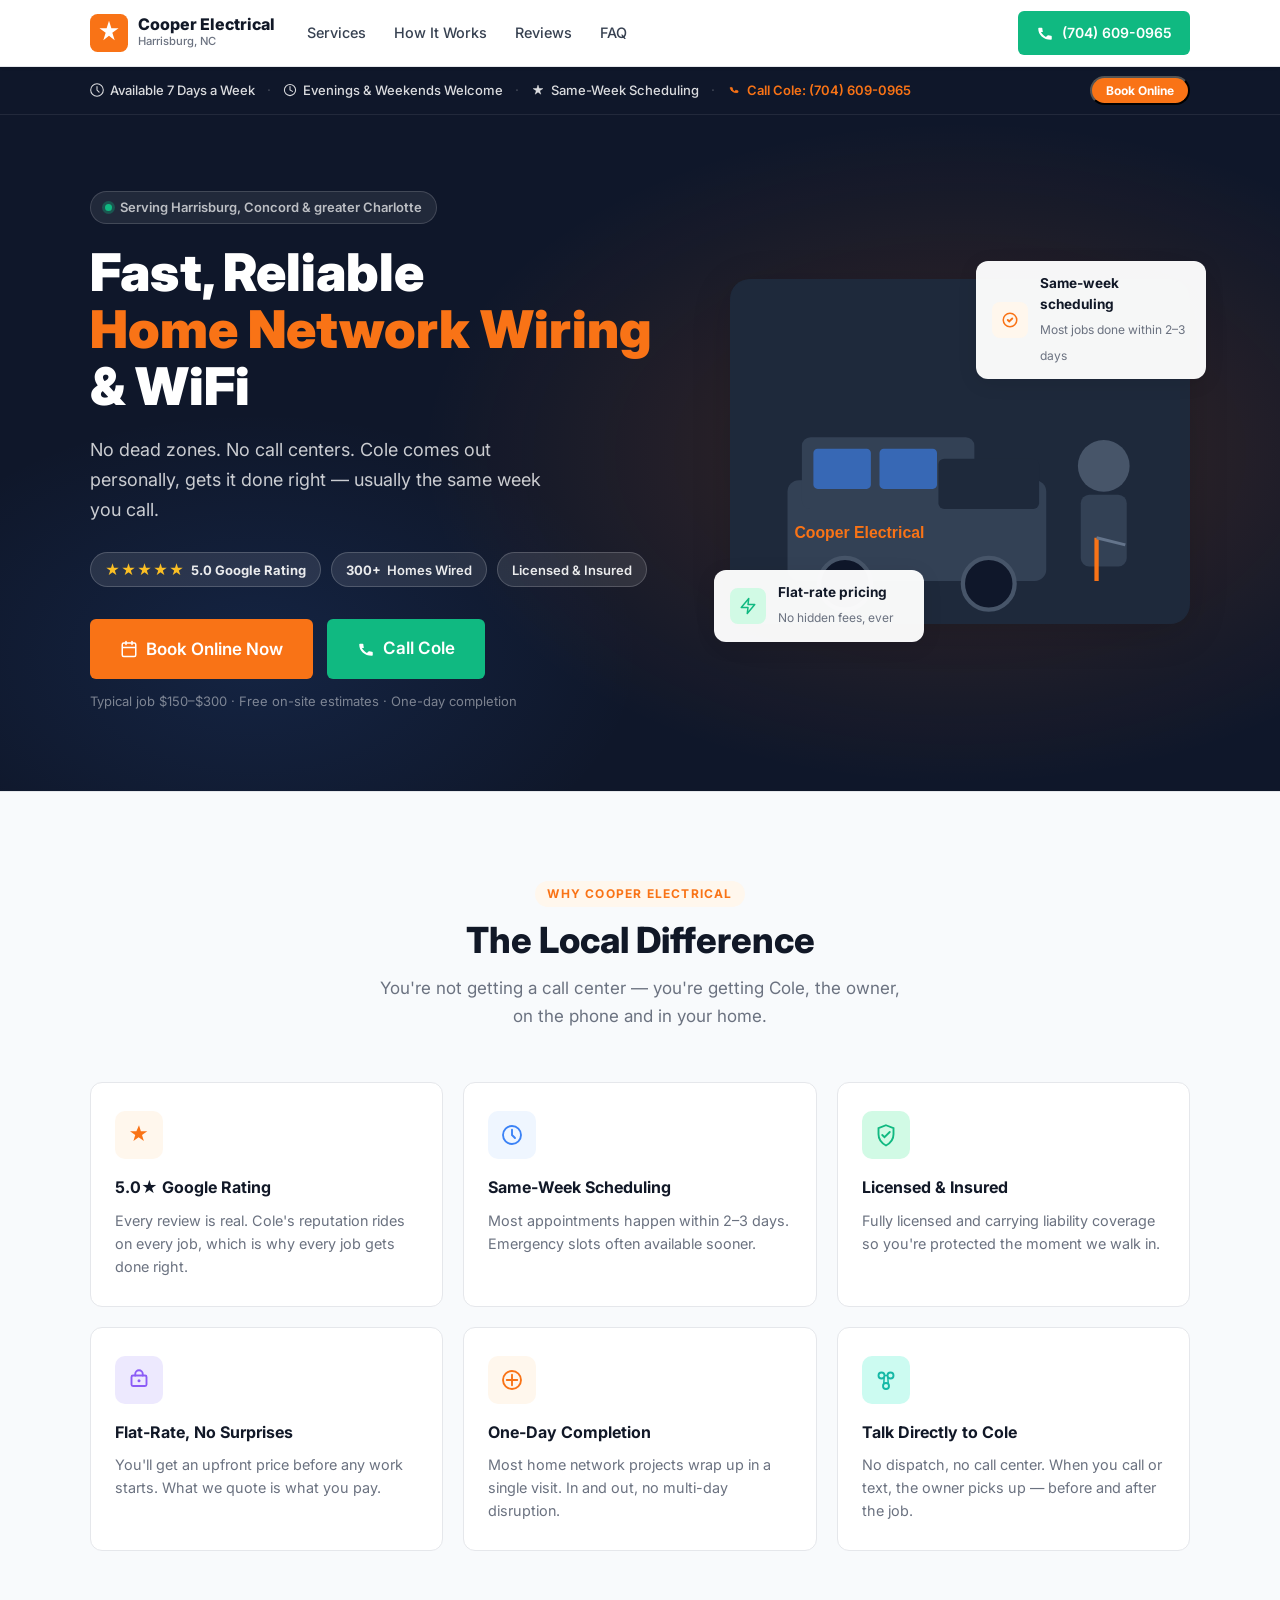
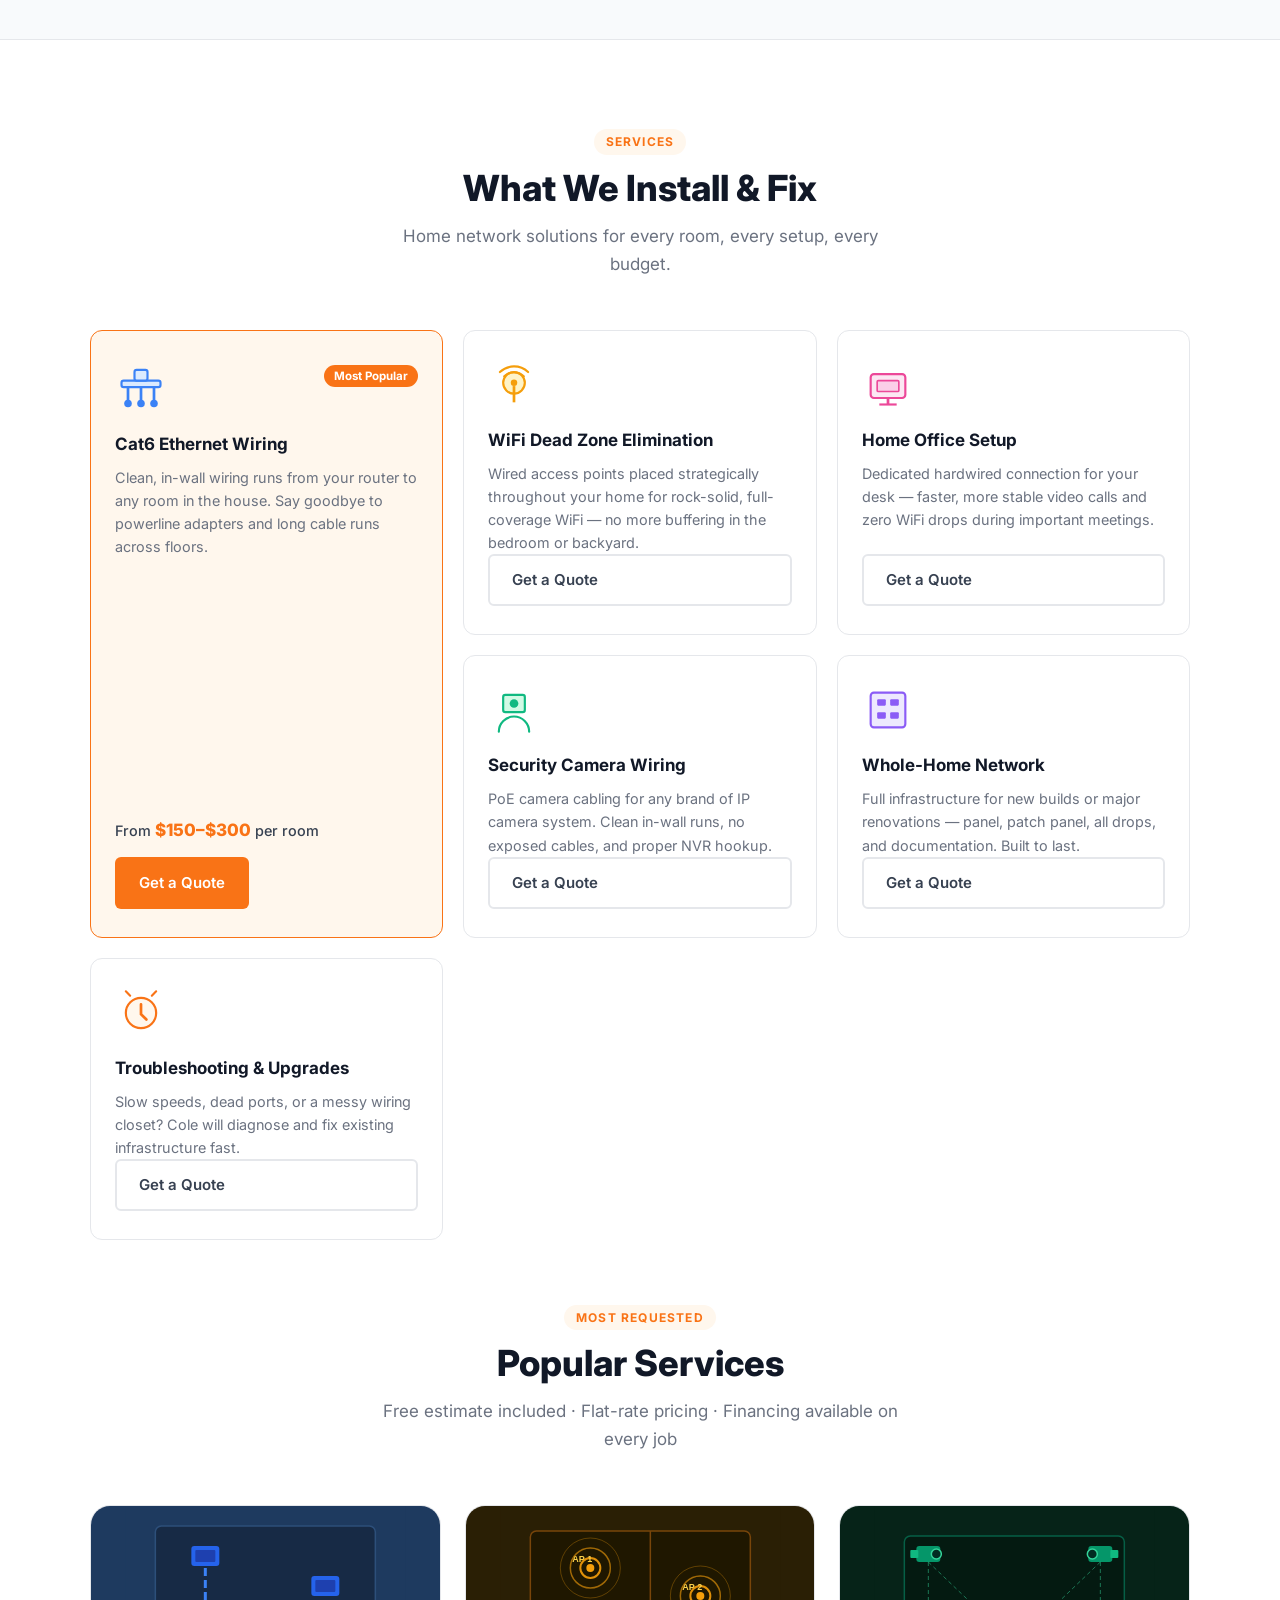
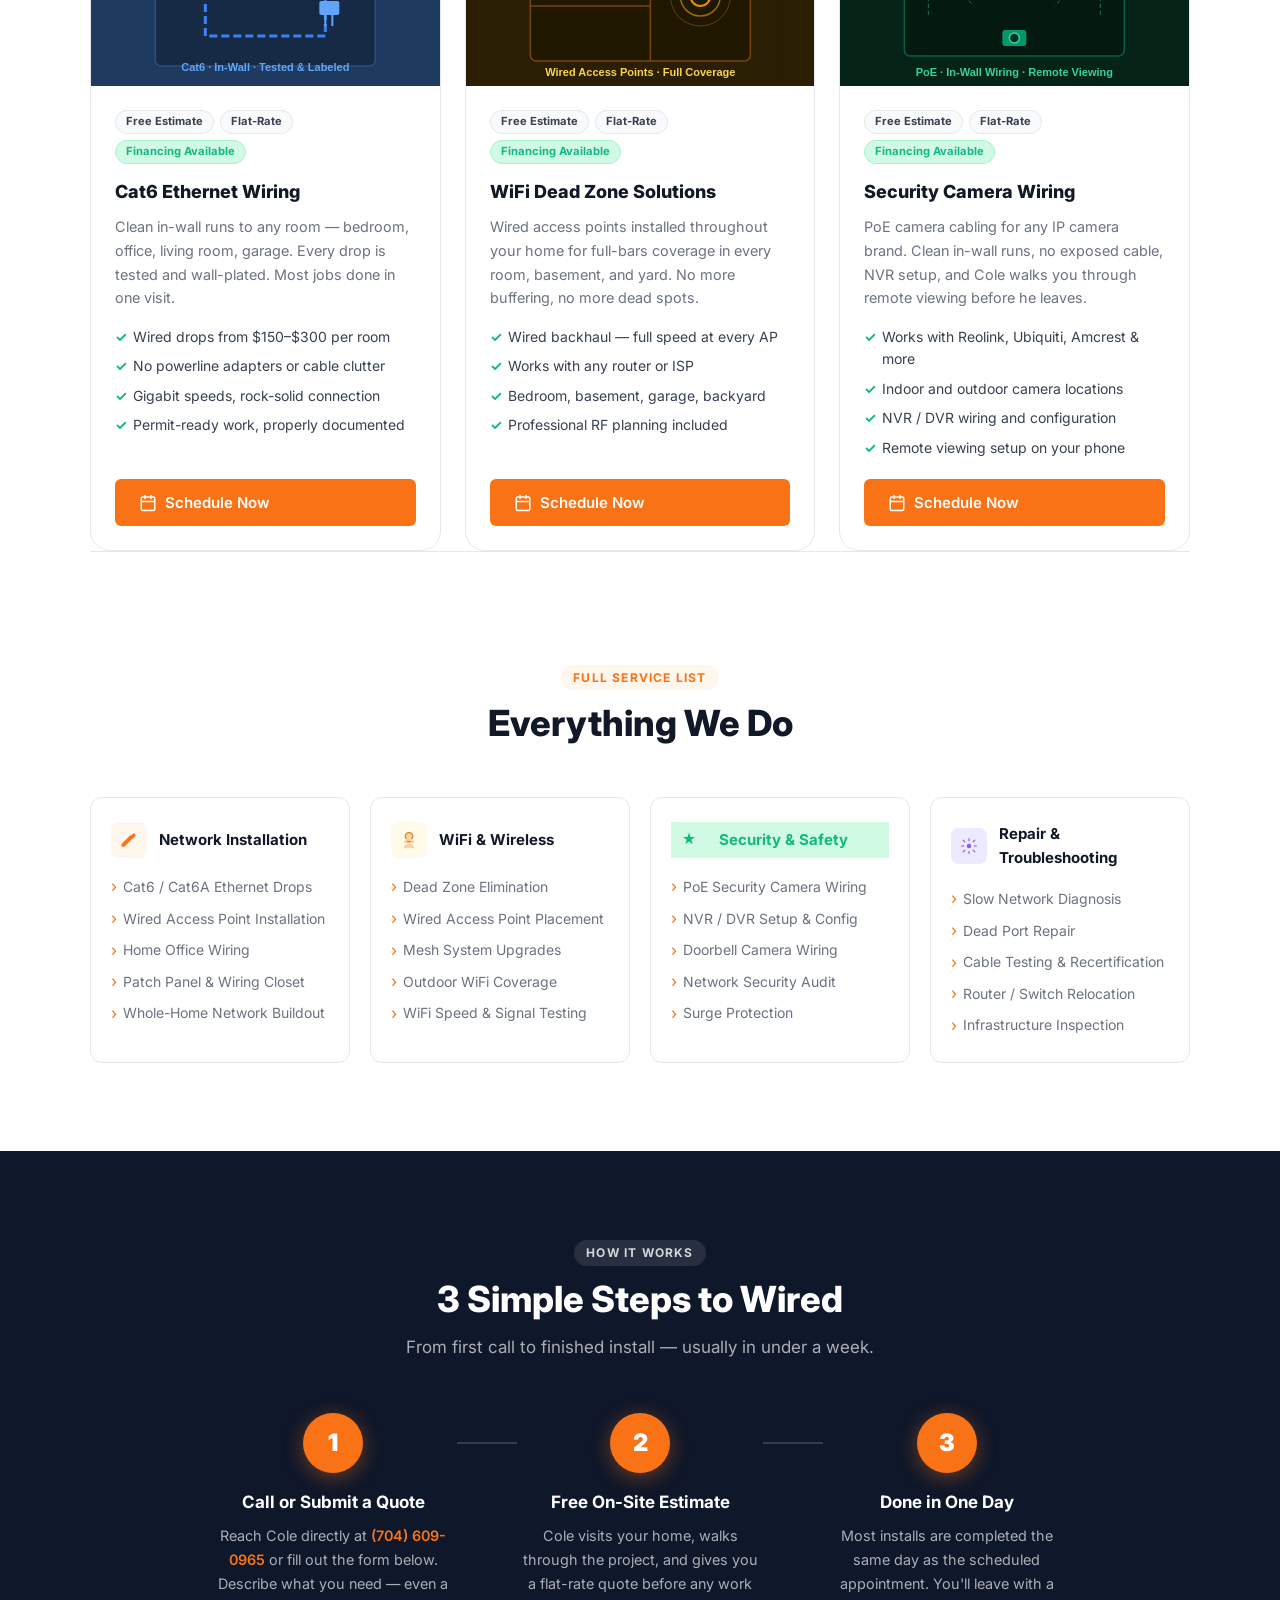
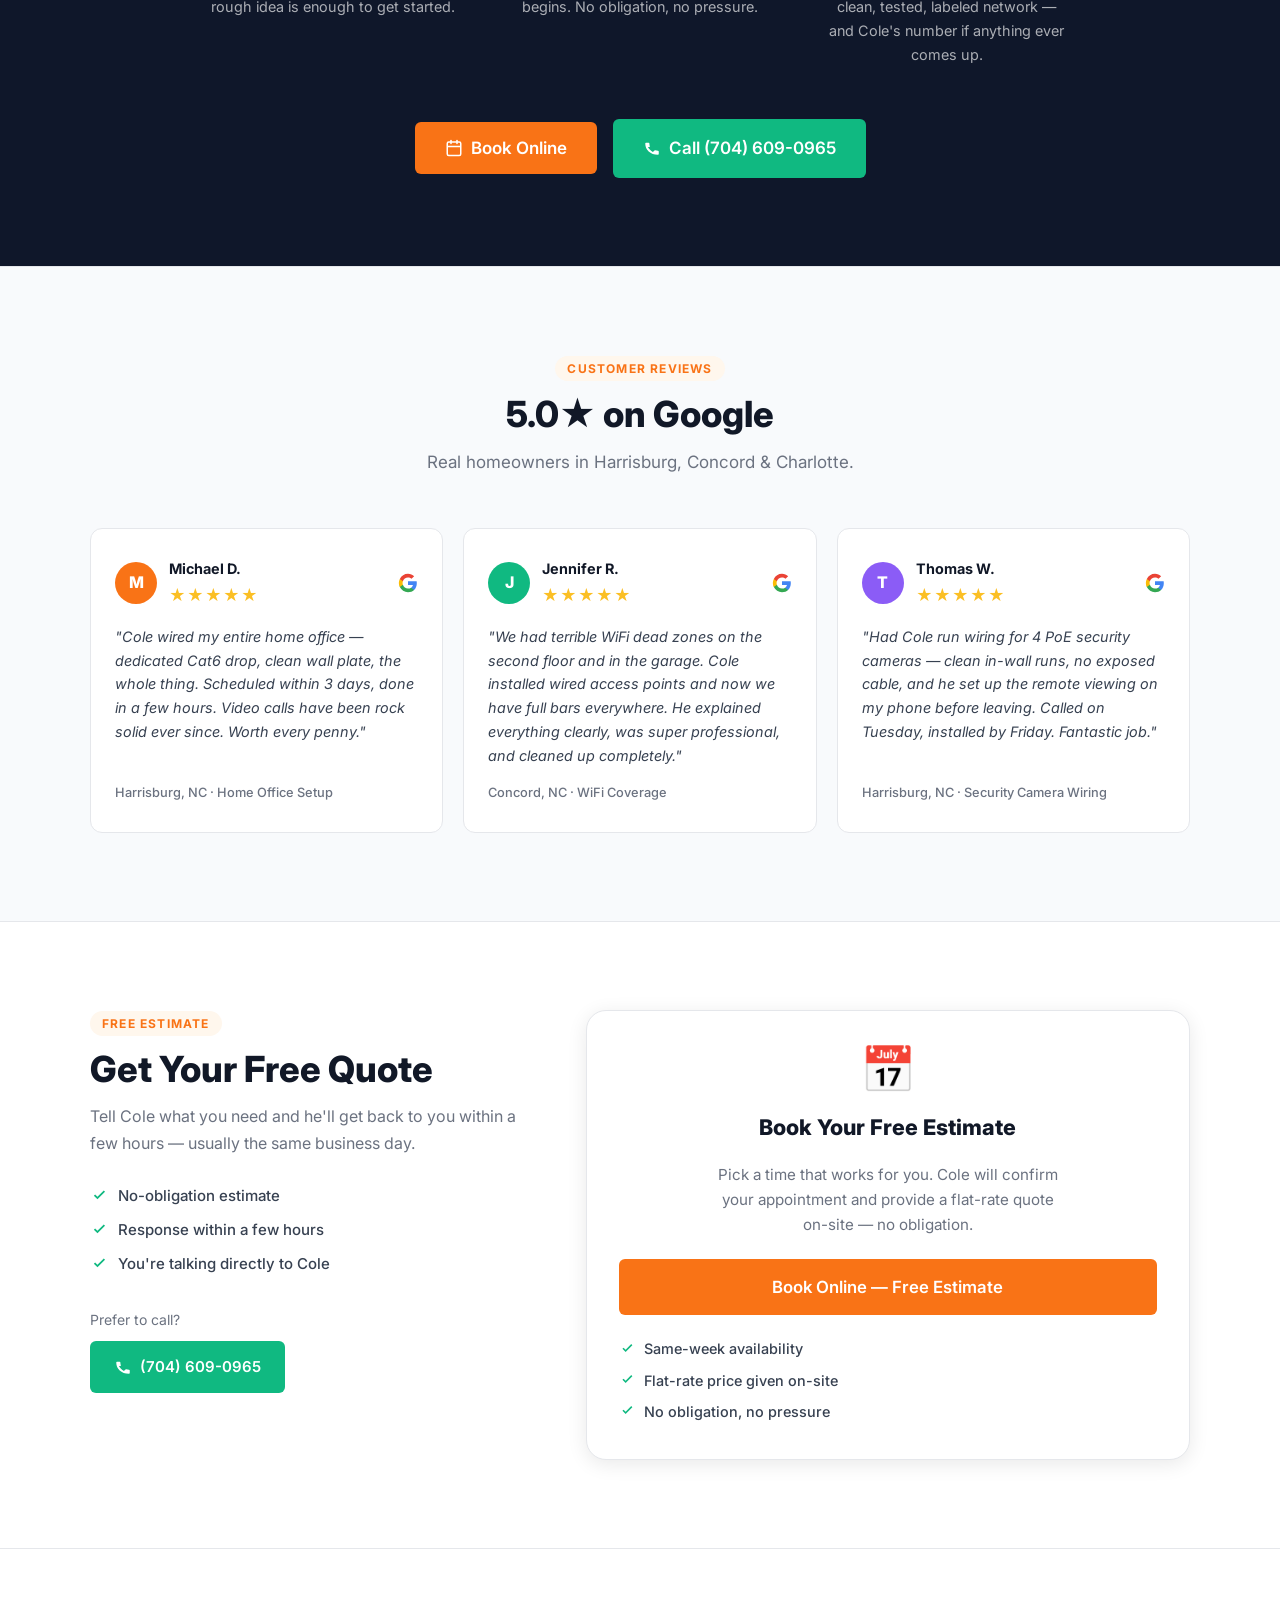
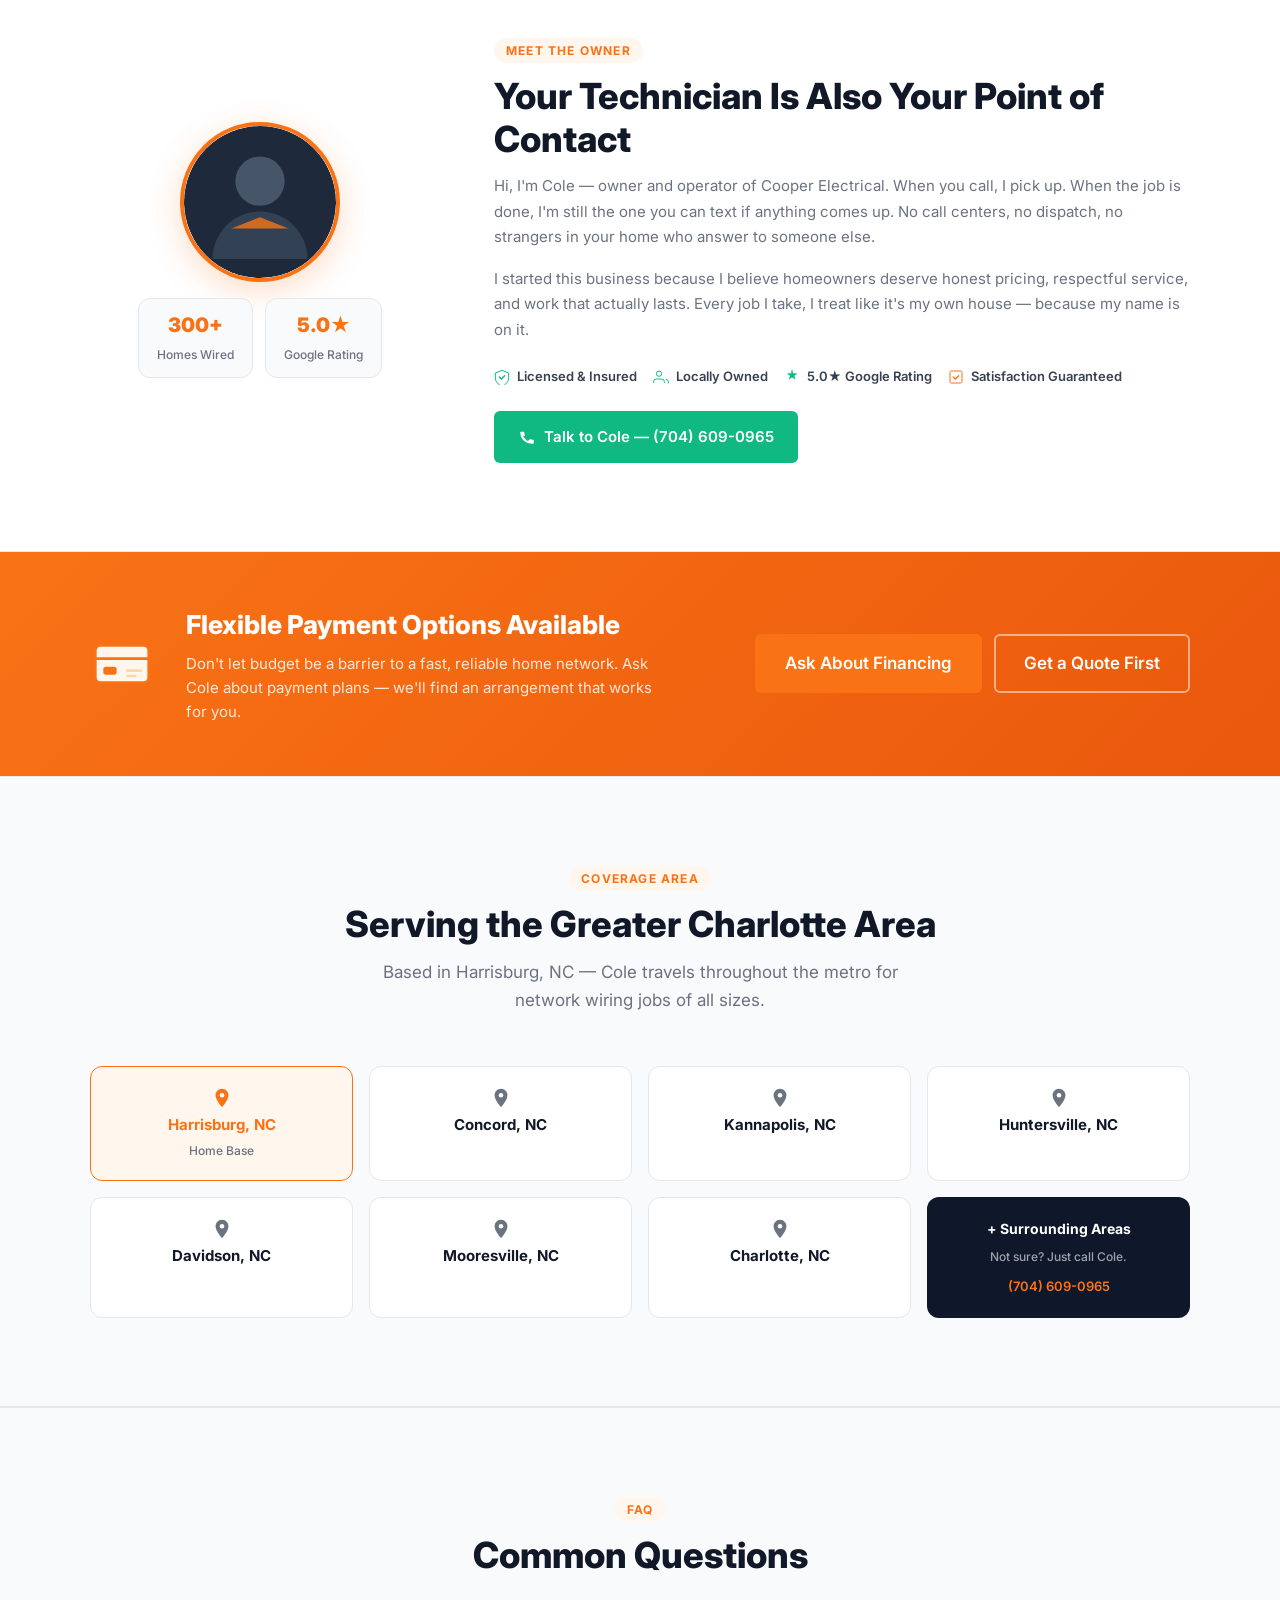
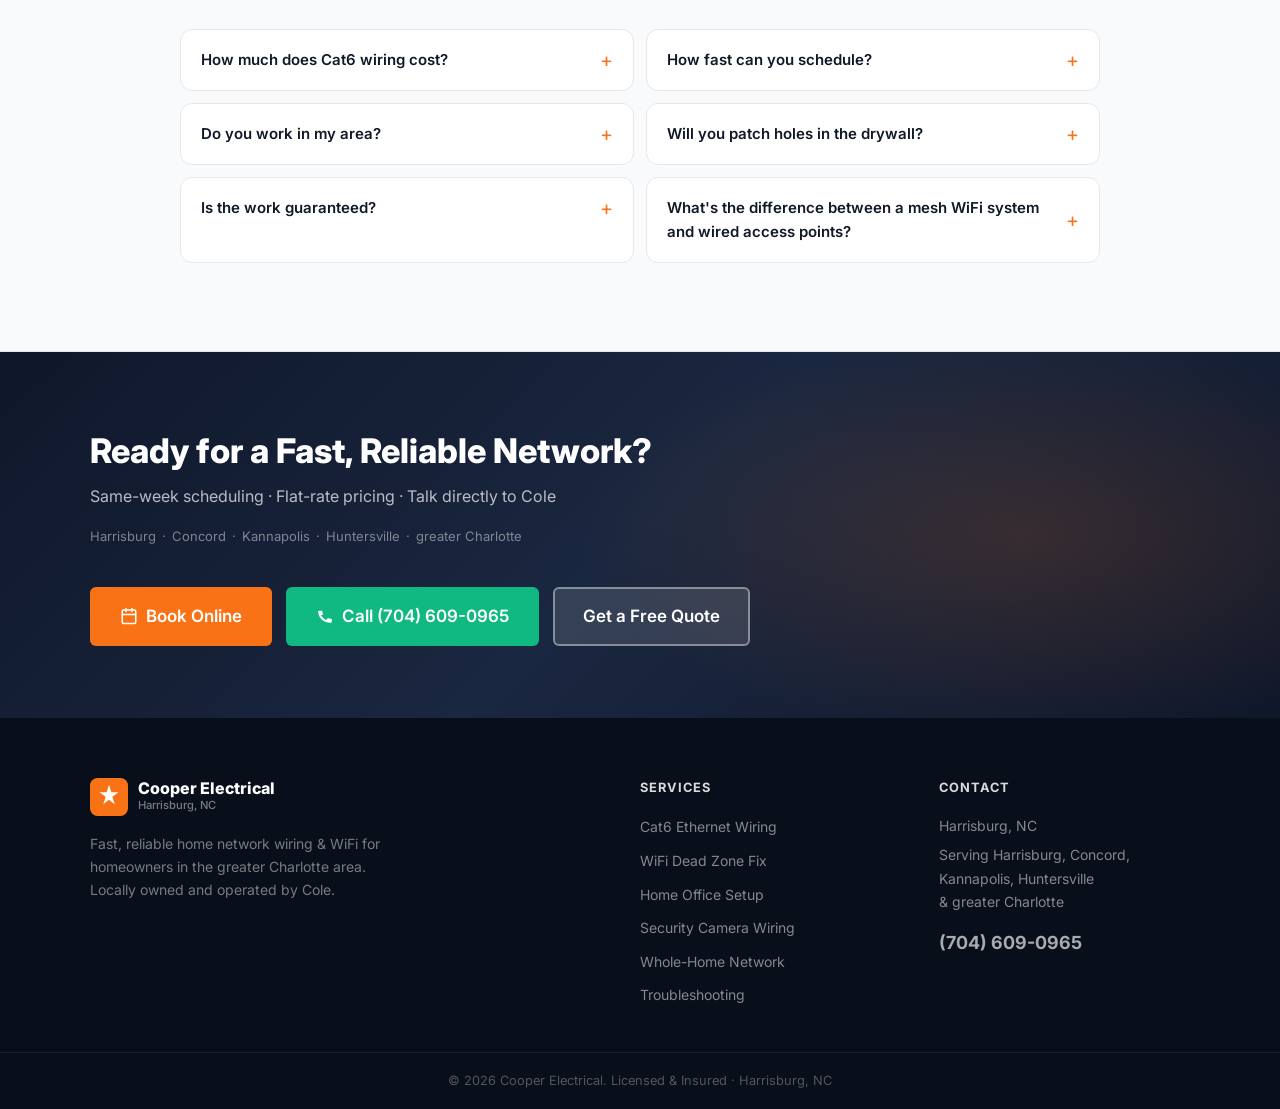
==== commit e30b30de: "Replace all custom lead forms with HCP booking modal All quote/booking CTAs now open the Housecall P" ====
--- a/index.html
+++ b/index.html
@@ -11,18 +11,29 @@
   <meta property="og:description" content="Same-week scheduling · Flat-rate pricing · Licensed & insured. Serving Harrisburg, Concord, Charlotte & surrounding areas." />
   <meta property="og:type" content="website" />
 
-  <!-- Housecall Pro booking widget -->
-  <script async src="https://online-booking.housecallpro.com/script.js?token=3bcc7813550e48a2b8075abcfa8fb0d7&orgName=Cooper-Electrical"></script>
-
-  <!-- Google tag — replace with real IDs -->
-  <script async src="https://www.googletagmanager.com/gtag/js?id=GA_MEASUREMENT_ID"></script>
+  <!-- Google tag (replace GA_MEASUREMENT_ID and AW-CONVERSION_ID with your real IDs) -->
+  <script async src="https://www.googletagmanager.com/gtag/js?id=G-T0JQCB5RWP"></script>
   <script>
     window.dataLayer = window.dataLayer || [];
     function gtag(){ dataLayer.push(arguments); }
     gtag('js', new Date());
-    gtag('config', 'GA_MEASUREMENT_ID');
-    gtag('config', 'AW-CONVERSION_ID');
+
+    // Analytics
+    gtag('config', 'G-T0JQCB5RWP');
+
+    // Google Ads account
+    gtag('config', 'AW-17992897776');
+
+    // ── Conversion 1: Phone calls from the website ──────────────────────
+    // gtag automatically replaces the number with a Google forwarding number
+    // for visitors who arrived from your ads. A call = a conversion.
+    gtag('config', 'AW-17992897776/GBSYCITNgsUcEPCp14ND', {
+      phone_conversion_number: '7046090965'
+    });
   </script>
+
+  <!-- Housecall Pro booking widget -->
+  <script async src="https://online-booking.housecallpro.com/script.js?token=3bcc7813550e48a2b8075abcfa8fb0d7&orgName=Cooper-Electrical"></script>
 
   <title>Cooper Electrical | Home Network Wiring & WiFi — Harrisburg, NC</title>
   <link rel="preconnect" href="https://fonts.googleapis.com" />
@@ -704,68 +715,31 @@
         </div>
       </div>
 
-      <div class="quote-form-card">
-        <form id="lead-form" novalidate>
-          <div class="field-row">
-            <div class="field-group">
-              <label for="name">Your Name <span aria-hidden="true">*</span></label>
-              <input type="text" id="name" name="name" autocomplete="name" placeholder="Jane Smith" required />
-              <span class="field-error" id="name-error" role="alert"></span>
-            </div>
-            <div class="field-group">
-              <label for="phone">Phone Number <span aria-hidden="true">*</span></label>
-              <input type="tel" id="phone" name="phone" autocomplete="tel" placeholder="(704) 555-0100" required />
-              <span class="field-error" id="phone-error" role="alert"></span>
-            </div>
-          </div>
-
-          <div class="field-group">
-            <label for="email">Email Address</label>
-            <input type="email" id="email" name="email" autocomplete="email" placeholder="jane@example.com" />
-            <span class="field-error" id="email-error" role="alert"></span>
-          </div>
-
-          <div class="field-group">
-            <label for="service">Service Needed <span aria-hidden="true">*</span></label>
-            <select id="service" name="service" required>
-              <option value="" disabled selected>Select a service…</option>
-              <option value="cat6-ethernet">Cat6 Ethernet Wiring</option>
-              <option value="wifi-coverage">WiFi Dead Zone Fix</option>
-              <option value="home-office">Home Office Setup</option>
-              <option value="security-cameras">Security Camera Wiring</option>
-              <option value="whole-home">Whole-Home Network</option>
-              <option value="troubleshoot">Troubleshooting / Upgrade</option>
-              <option value="other">Not Sure — Need Advice</option>
-            </select>
-            <span class="field-error" id="service-error" role="alert"></span>
-          </div>
-
-          <div class="field-group">
-            <label for="city">City / Neighborhood</label>
-            <input type="text" id="city" name="city" placeholder="Harrisburg, Concord, Kannapolis…" />
-          </div>
-
-          <div class="field-group">
-            <label for="message">Tell Cole More (optional)</label>
-            <textarea id="message" name="message" rows="3" placeholder="e.g. 2-story house, need ethernet in 3 rooms and WiFi dead zone in master bedroom…"></textarea>
-          </div>
-
-          <button type="submit" class="btn btn-primary btn-submit" id="submit-btn">
-            <span class="btn-label">Send My Quote Request</span>
-            <span class="btn-spinner" aria-hidden="true"></span>
+      <div class="quote-form-card hcp-book-card">
+        <div class="hcp-book-inner">
+          <div class="hcp-book-icon" aria-hidden="true">📅</div>
+          <h3>Book Your Free Estimate</h3>
+          <p>Pick a time that works for you. Cole will confirm your appointment and provide a flat-rate quote on-site — no obligation.</p>
+          <button class="btn btn-primary btn-submit hcp-button"
+                  data-token="3bcc7813550e48a2b8075abcfa8fb0d7"
+                  data-orgname="Cooper-Electrical"
+                  onclick="HCPWidget && HCPWidget.openModal(); trackBooking('quote-section')">
+            Book Online — Free Estimate
           </button>
-
-          <p class="form-privacy">
-            <svg viewBox="0 0 16 16" aria-hidden="true"><path d="M8 1l5 2v4c0 3-2.5 5.7-5 7C5.5 12.7 3 10 3 7V3l5-2z" fill="none" stroke="currentColor" stroke-width="1.5"/></svg>
-            Your info stays private — no spam, ever.
-          </p>
-        </form>
-
-        <div class="form-success" id="form-success" aria-live="polite" hidden>
-          <svg viewBox="0 0 64 64" aria-hidden="true"><circle cx="32" cy="32" r="30" fill="#d1fae5"/><path d="M18 32l10 10 18-18" stroke="#059669" stroke-width="3.5" fill="none" stroke-linecap="round" stroke-linejoin="round"/></svg>
-          <h3>Quote Request Sent!</h3>
-          <p>Cole will reach out within a few hours. If you'd like to talk now:</p>
-          <a href="tel:+17046090965" class="btn btn-call" onclick="trackCall('thank-you')">(704) 609-0965</a>
+          <ul class="hcp-book-features">
+            <li>
+              <svg viewBox="0 0 20 20" aria-hidden="true"><path d="M16.7 5.3l-8.4 8.4-4-4L5.7 8.3l2.6 2.6 7-7z" fill="currentColor"/></svg>
+              Same-week availability
+            </li>
+            <li>
+              <svg viewBox="0 0 20 20" aria-hidden="true"><path d="M16.7 5.3l-8.4 8.4-4-4L5.7 8.3l2.6 2.6 7-7z" fill="currentColor"/></svg>
+              Flat-rate price given on-site
+            </li>
+            <li>
+              <svg viewBox="0 0 20 20" aria-hidden="true"><path d="M16.7 5.3l-8.4 8.4-4-4L5.7 8.3l2.6 2.6 7-7z" fill="currentColor"/></svg>
+              No obligation, no pressure
+            </li>
+          </ul>
         </div>
       </div>
 
--- a/styles.css
+++ b/styles.css
@@ -576,7 +576,7 @@
 
 .quote-contact-alt p { font-size: .875rem; color: var(--text-light); margin-bottom: 10px; }
 
-/* Form card */
+/* HCP booking card */
 .quote-form-card {
   background: var(--white);
   border: 1.5px solid var(--border);
@@ -584,13 +584,35 @@
   padding: 36px 32px;
   box-shadow: var(--shadow);
 }
-
-.field-row { display: grid; grid-template-columns: 1fr 1fr; gap: 16px; }
-
-.field-group { display: flex; flex-direction: column; gap: 4px; margin-bottom: 16px; }
-
-.field-group label { font-size: .8125rem; font-weight: 600; color: var(--text-mid); }
-.field-group label span { color: #EF4444; }
+.hcp-book-inner {
+  display: flex;
+  flex-direction: column;
+  align-items: center;
+  text-align: center;
+  gap: 18px;
+}
+.hcp-book-icon { font-size: 2.8rem; line-height: 1; }
+.hcp-book-inner h3 { font-size: 1.35rem; font-weight: 800; color: var(--text); }
+.hcp-book-inner p { font-size: .95rem; color: var(--text-light); line-height: 1.65; max-width: 340px; }
+.hcp-book-inner .btn-submit { width: 100%; justify-content: center; font-size: 1.05rem; padding: 16px 24px; }
+.hcp-book-features {
+  list-style: none;
+  display: flex;
+  flex-direction: column;
+  gap: 8px;
+  text-align: left;
+  width: 100%;
+  padding-top: 4px;
+}
+.hcp-book-features li {
+  display: flex;
+  align-items: center;
+  gap: 9px;
+  font-size: .9rem;
+  font-weight: 500;
+  color: var(--text-mid);
+}
+.hcp-book-features svg { width: 16px; height: 16px; color: var(--green); fill: currentColor; flex-shrink: 0; }
 
 .field-group input,
 .field-group select,
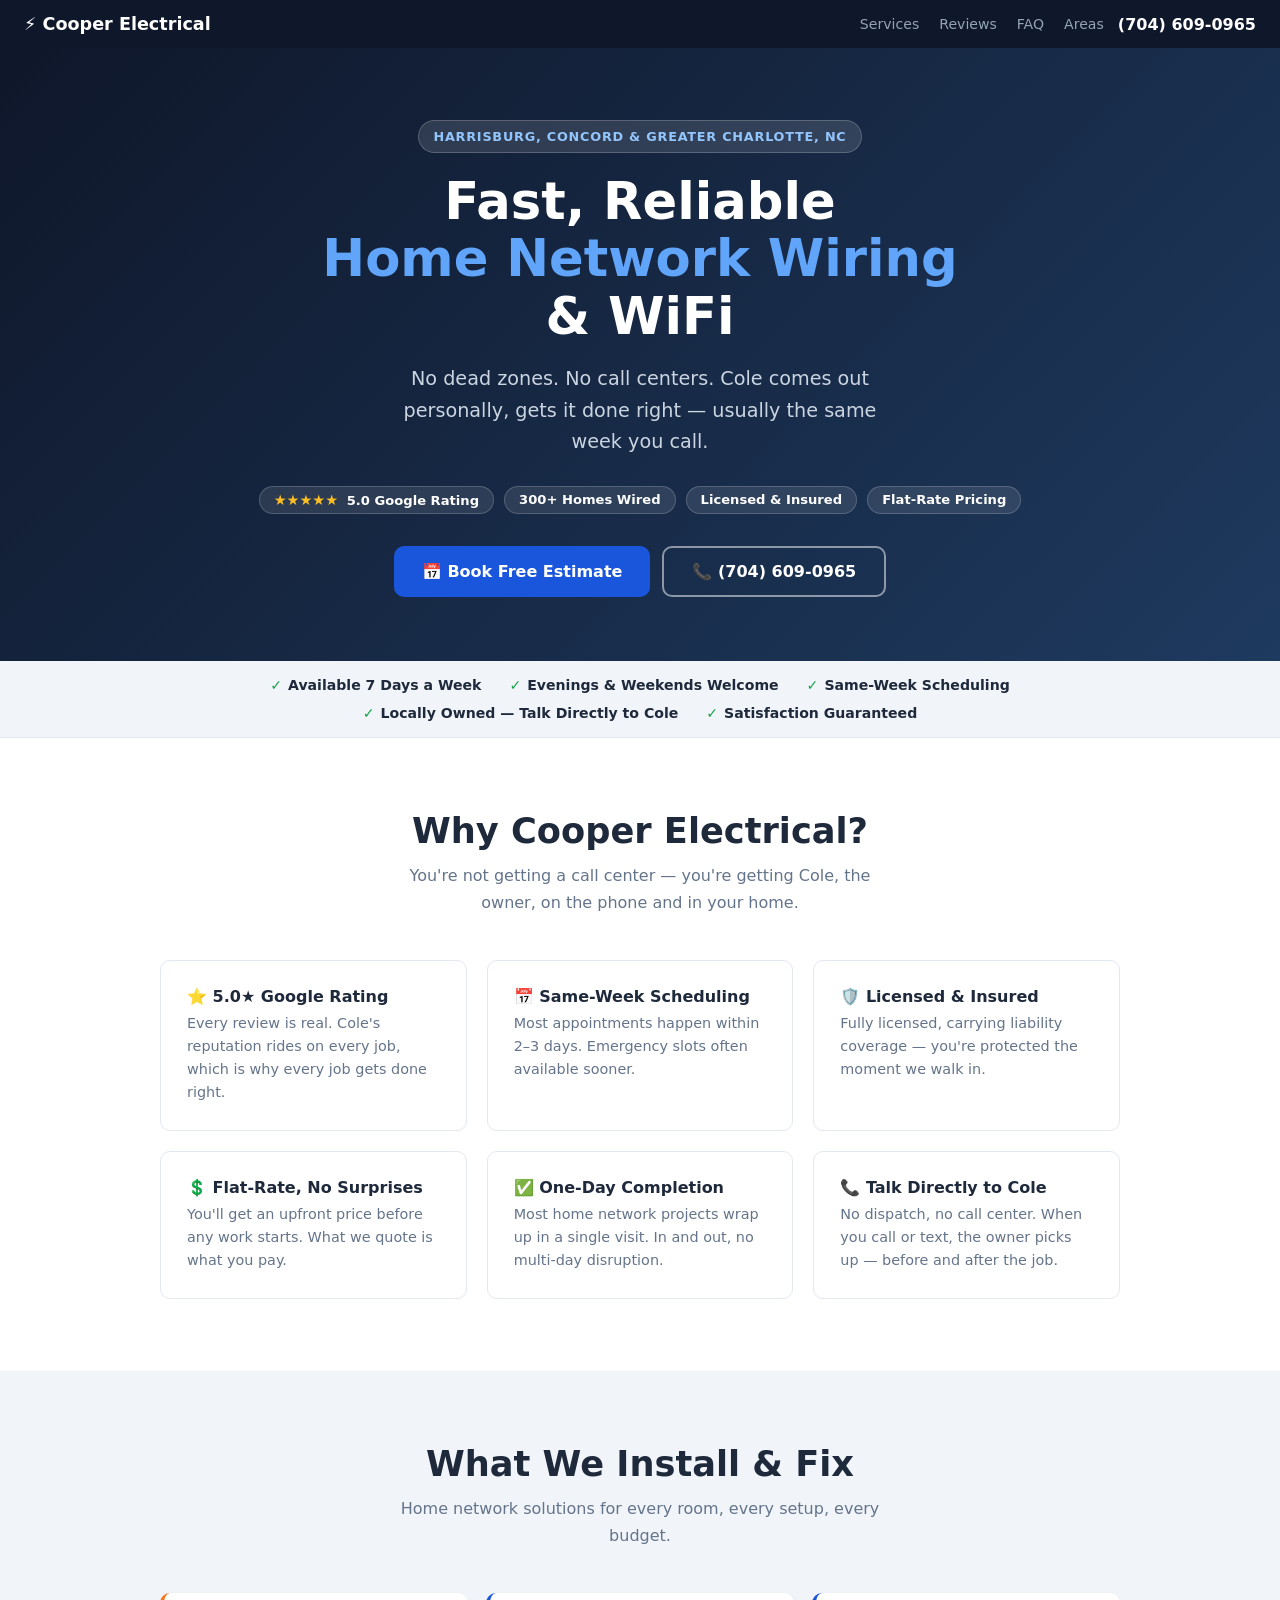
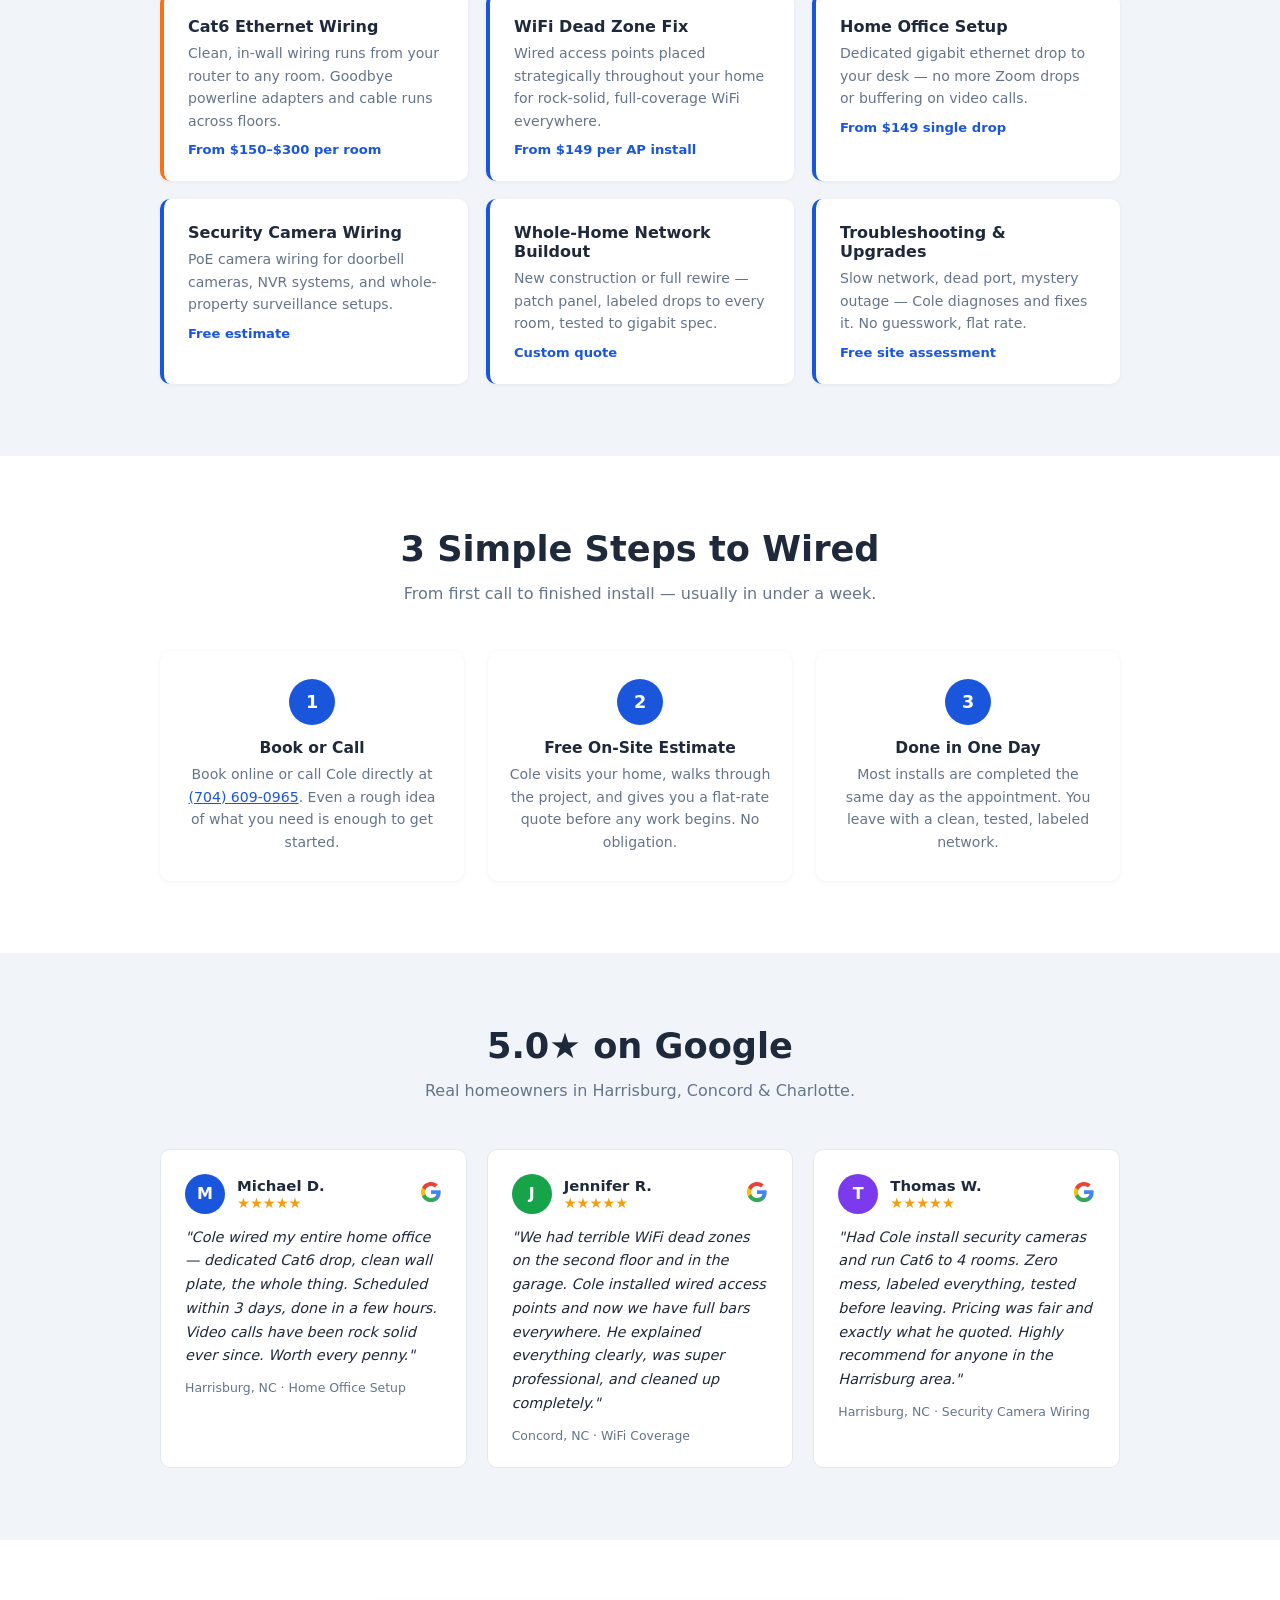
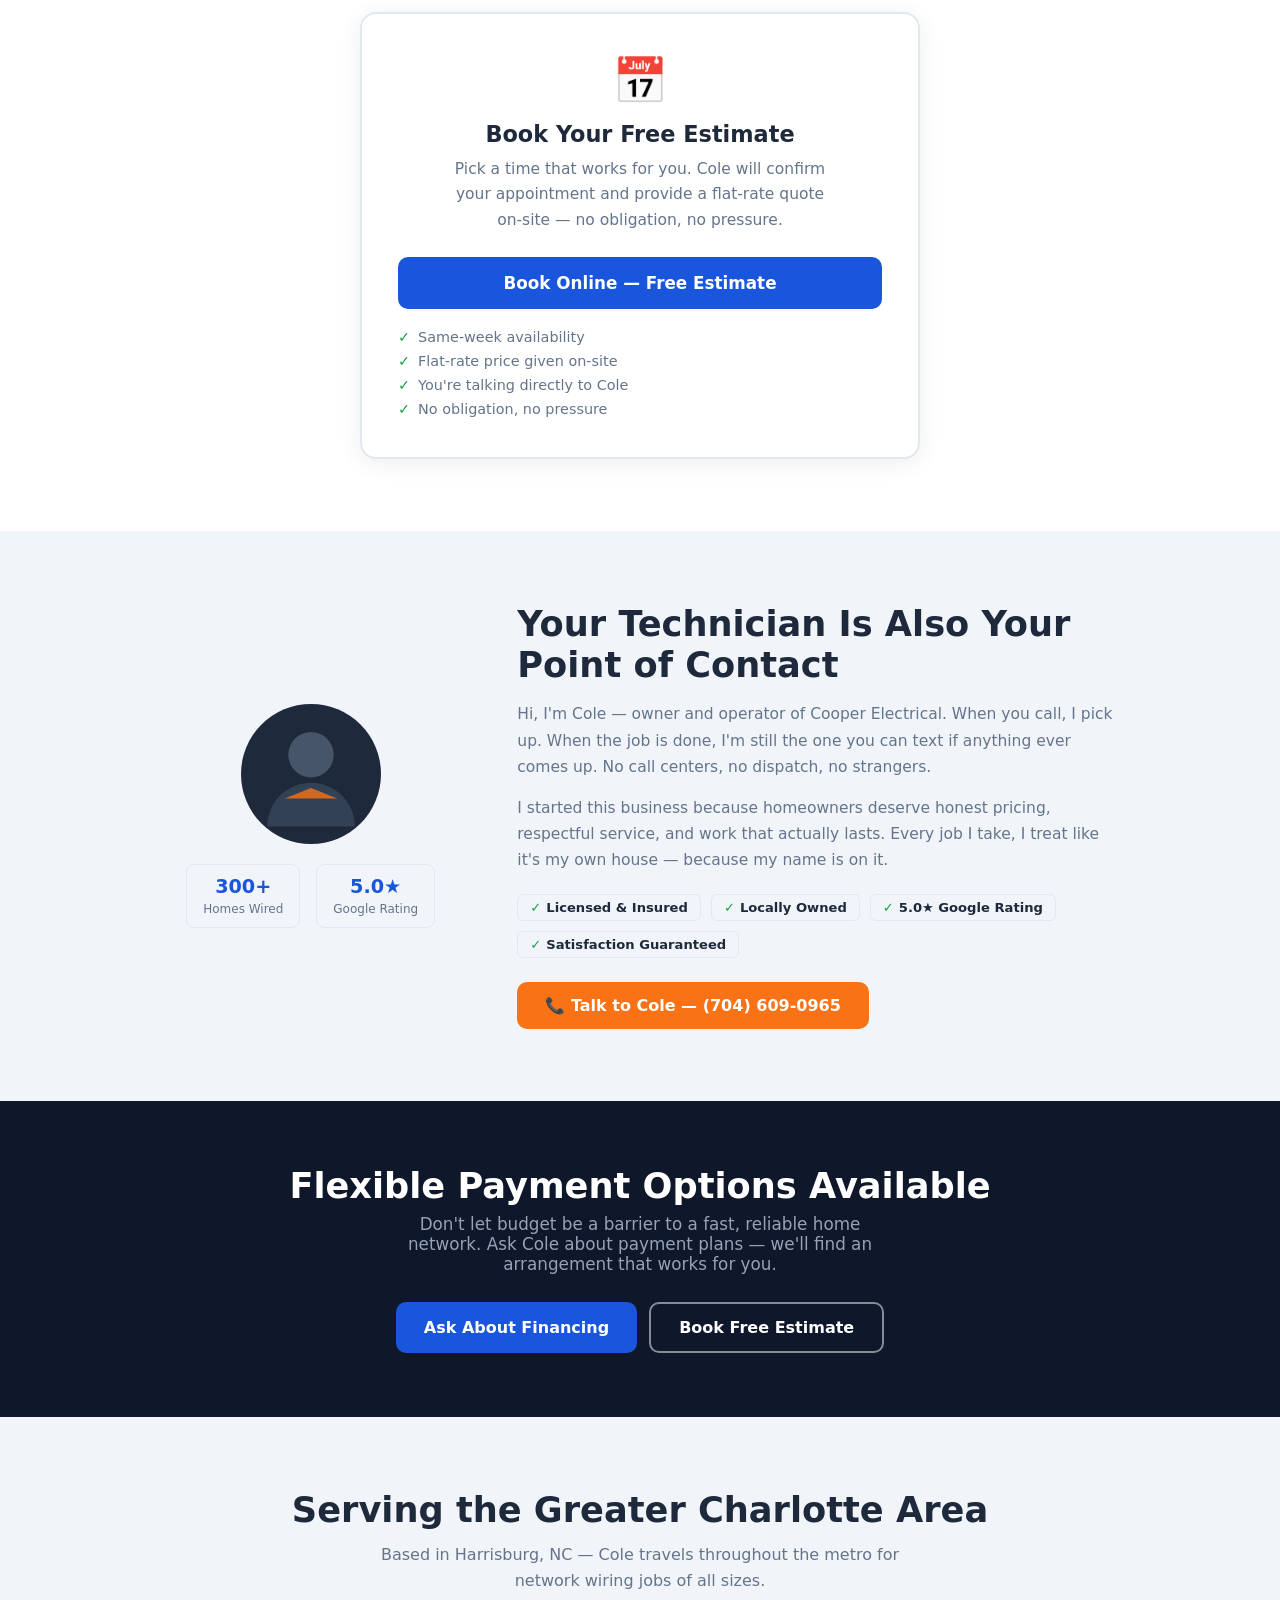
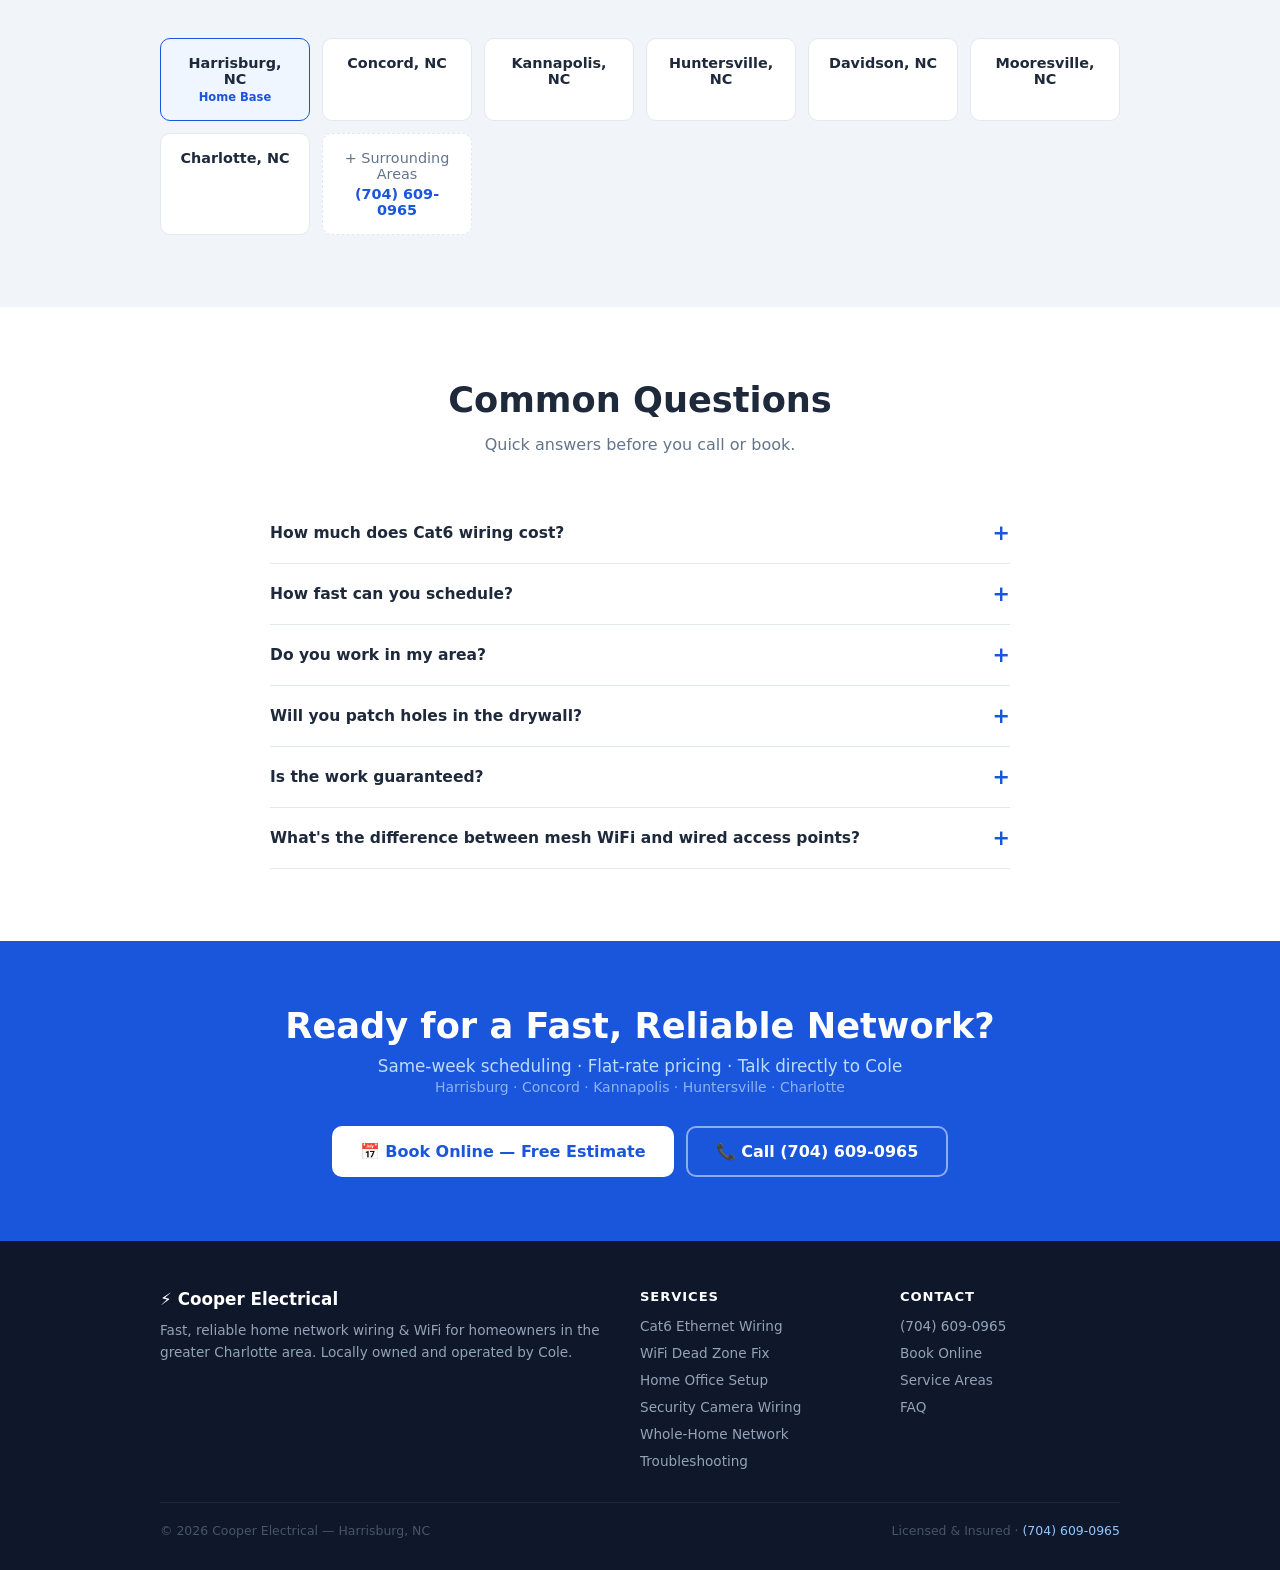
==== commit a39db905: "Reformat main site to match landing page design system Rewrites index.html as a self-contained page " ====
--- a/index.html
+++ b/index.html
@@ -1,32 +1,22 @@
 <!DOCTYPE html>
 <html lang="en">
 <head>
-  <meta charset="UTF-8" />
-  <meta name="viewport" content="width=device-width, initial-scale=1.0" />
-  <meta name="description" content="Cooper Electrical — Fast, reliable home network wiring & WiFi in Harrisburg, NC. Cat6 drops, WiFi dead zones, home office setups. Same-week scheduling. Call Cole at (704) 609-0965." />
-  <meta name="keywords" content="home network wiring Harrisburg NC, Cat6 ethernet installation Charlotte, WiFi dead zone fix, network contractor Concord NC, Cooper Electrical" />
-
-  <!-- Open Graph -->
-  <meta property="og:title" content="Cooper Electrical | Home Network Wiring & WiFi — Harrisburg NC" />
-  <meta property="og:description" content="Same-week scheduling · Flat-rate pricing · Licensed & insured. Serving Harrisburg, Concord, Charlotte & surrounding areas." />
-  <meta property="og:type" content="website" />
-
-  <!-- Google tag (replace GA_MEASUREMENT_ID and AW-CONVERSION_ID with your real IDs) -->
+  <meta charset="UTF-8">
+  <meta name="viewport" content="width=device-width, initial-scale=1.0">
+  <title>Cooper Electrical | Home Network Wiring & WiFi — Harrisburg, NC</title>
+  <meta name="description" content="Cooper Electrical — Fast, reliable home network wiring & WiFi in Harrisburg, NC. Cat6 drops, WiFi dead zones, home office setups. Same-week scheduling. Call Cole at (704) 609-0965.">
+  <meta property="og:title" content="Cooper Electrical | Home Network Wiring & WiFi — Harrisburg NC">
+  <meta property="og:description" content="Same-week scheduling · Flat-rate pricing · Licensed & insured. Serving Harrisburg, Concord, Charlotte & surrounding areas.">
+  <meta property="og:type" content="website">
+
+  <!-- Google tag (GA4 + Google Ads) -->
   <script async src="https://www.googletagmanager.com/gtag/js?id=G-T0JQCB5RWP"></script>
   <script>
     window.dataLayer = window.dataLayer || [];
     function gtag(){ dataLayer.push(arguments); }
     gtag('js', new Date());
-
-    // Analytics
     gtag('config', 'G-T0JQCB5RWP');
-
-    // Google Ads account
     gtag('config', 'AW-17992897776');
-
-    // ── Conversion 1: Phone calls from the website ──────────────────────
-    // gtag automatically replaces the number with a Google forwarding number
-    // for visitors who arrived from your ads. A call = a conversion.
     gtag('config', 'AW-17992897776/GBSYCITNgsUcEPCp14ND', {
       phone_conversion_number: '7046090965'
     });
@@ -35,984 +25,833 @@
   <!-- Housecall Pro booking widget -->
   <script async src="https://online-booking.housecallpro.com/script.js?token=3bcc7813550e48a2b8075abcfa8fb0d7&orgName=Cooper-Electrical"></script>
 
-  <title>Cooper Electrical | Home Network Wiring & WiFi — Harrisburg, NC</title>
-  <link rel="preconnect" href="https://fonts.googleapis.com" />
-  <link rel="preconnect" href="https://fonts.gstatic.com" crossorigin />
-  <link href="https://fonts.googleapis.com/css2?family=Inter:wght@400;500;600;700;800;900&display=swap" rel="stylesheet" />
-  <link rel="stylesheet" href="styles.css" />
+  <style>
+    *, *::before, *::after { box-sizing: border-box; margin: 0; padding: 0; }
+    :root {
+      --blue:    #1a56db;
+      --dark:    #0f172a;
+      --text:    #1e293b;
+      --muted:   #64748b;
+      --light:   #f1f5f9;
+      --white:   #ffffff;
+      --green:   #16a34a;
+      --orange:  #f97316;
+      --font:    'Segoe UI', system-ui, sans-serif;
+      --radius:  10px;
+    }
+    body { font-family: var(--font); color: var(--text); background: var(--white); }
+    a { color: inherit; }
+
+    /* ── NAV ── */
+    .lp-nav {
+      background: var(--dark);
+      padding: 14px 24px;
+      display: flex;
+      align-items: center;
+      justify-content: space-between;
+      gap: 16px;
+      position: sticky;
+      top: 0;
+      z-index: 100;
+    }
+    .lp-nav .logo { color: var(--white); font-weight: 700; font-size: 1.1rem; text-decoration: none; }
+    .nav-right { display: flex; align-items: center; gap: 14px; flex-wrap: wrap; }
+    .nav-links { display: flex; gap: 20px; }
+    .nav-links a { color: #94a3b8; text-decoration: none; font-size: .88rem; font-weight: 500; transition: color .2s; }
+    .nav-links a:hover { color: var(--white); }
+    .nav-phone { color: var(--white); font-weight: 700; font-size: 1rem; text-decoration: none; white-space: nowrap; }
+    .nav-phone:hover { color: #93c5fd; }
+    @media (max-width: 600px) { .nav-links { display: none; } }
+
+    /* ── HERO ── */
+    .hero {
+      background: linear-gradient(135deg, #0f172a 0%, #1e3a5f 100%);
+      color: var(--white);
+      padding: 72px 24px 64px;
+      text-align: center;
+    }
+    .hero .badge {
+      display: inline-block;
+      background: rgba(255,255,255,.12);
+      border: 1px solid rgba(255,255,255,.2);
+      color: #93c5fd;
+      font-size: .8rem;
+      font-weight: 600;
+      letter-spacing: .06em;
+      text-transform: uppercase;
+      padding: 5px 14px;
+      border-radius: 99px;
+      margin-bottom: 20px;
+    }
+    .hero h1 {
+      font-size: clamp(2rem, 5.5vw, 3.2rem);
+      font-weight: 800;
+      line-height: 1.12;
+      max-width: 680px;
+      margin: 0 auto 18px;
+    }
+    .hero h1 span { color: #60a5fa; }
+    .hero p {
+      font-size: clamp(1rem, 2.5vw, 1.2rem);
+      color: #cbd5e1;
+      max-width: 520px;
+      margin: 0 auto 28px;
+      line-height: 1.65;
+    }
+    .hero-proof {
+      display: flex;
+      flex-wrap: wrap;
+      gap: 10px;
+      justify-content: center;
+      margin-bottom: 32px;
+    }
+    .proof-pill {
+      background: rgba(255,255,255,.1);
+      border: 1px solid rgba(255,255,255,.18);
+      color: var(--white);
+      font-size: .82rem;
+      font-weight: 600;
+      padding: 5px 14px;
+      border-radius: 99px;
+    }
+    .proof-pill .stars { color: #fbbf24; margin-right: 4px; }
+    .hero-ctas { display: flex; flex-wrap: wrap; gap: 12px; justify-content: center; }
+
+    /* ── BUTTONS ── */
+    .btn {
+      display: inline-flex;
+      align-items: center;
+      gap: 8px;
+      padding: 14px 28px;
+      border-radius: var(--radius);
+      font-size: 1rem;
+      font-weight: 700;
+      font-family: var(--font);
+      text-decoration: none;
+      cursor: pointer;
+      border: none;
+      transition: filter .2s, transform .15s;
+    }
+    .btn:hover { filter: brightness(1.1); transform: translateY(-1px); }
+    .btn-primary { background: var(--blue); color: var(--white); }
+    .btn-outline { background: transparent; color: var(--white); border: 2px solid rgba(255,255,255,.5); }
+    .btn-outline:hover { border-color: var(--white); }
+    .btn-call { background: var(--orange); color: var(--white); }
+
+    /* ── TRUST BAR ── */
+    .trust-bar {
+      background: var(--light);
+      border-bottom: 1px solid #e2e8f0;
+      padding: 16px 24px;
+    }
+    .trust-bar ul {
+      list-style: none;
+      display: flex;
+      flex-wrap: wrap;
+      gap: 12px 28px;
+      justify-content: center;
+      max-width: 900px;
+      margin: 0 auto;
+    }
+    .trust-bar li {
+      font-size: .88rem;
+      font-weight: 600;
+      color: var(--text);
+      display: flex;
+      align-items: center;
+      gap: 6px;
+    }
+    .trust-bar li::before { content: '✓'; color: var(--green); font-weight: 800; }
+
+    /* ── SECTIONS ── */
+    section { padding: 72px 24px; }
+    .bg-light { background: var(--light); }
+    .container { max-width: 960px; margin: 0 auto; }
+    h2 {
+      font-size: clamp(1.6rem, 4vw, 2.2rem);
+      font-weight: 800;
+      text-align: center;
+      margin-bottom: 12px;
+    }
+    .section-sub {
+      text-align: center;
+      color: var(--muted);
+      font-size: 1rem;
+      margin-bottom: 44px;
+      max-width: 520px;
+      margin-left: auto;
+      margin-right: auto;
+      line-height: 1.65;
+    }
+
+    /* ── WHY CARDS ── */
+    .why-grid {
+      display: grid;
+      grid-template-columns: repeat(auto-fit, minmax(260px, 1fr));
+      gap: 20px;
+    }
+    .why-card {
+      background: var(--white);
+      border: 1.5px solid #e2e8f0;
+      border-radius: var(--radius);
+      padding: 26px;
+      transition: border-color .2s, box-shadow .2s;
+    }
+    .why-card:hover { border-color: var(--blue); box-shadow: 0 4px 16px rgba(26,86,219,.08); }
+    .why-card h3 { font-size: 1rem; font-weight: 700; margin-bottom: 6px; }
+    .why-card p { font-size: .9rem; color: var(--muted); line-height: 1.6; }
+
+    /* ── SERVICES ── */
+    .services-grid {
+      display: grid;
+      grid-template-columns: repeat(auto-fit, minmax(260px, 1fr));
+      gap: 18px;
+    }
+    .service-item {
+      background: var(--white);
+      border-radius: var(--radius);
+      padding: 24px;
+      border-left: 4px solid var(--blue);
+      box-shadow: 0 1px 4px rgba(0,0,0,.05);
+    }
+    .service-item.featured { border-left-color: var(--orange); }
+    .service-item h3 { font-size: 1rem; font-weight: 700; margin-bottom: 6px; }
+    .service-item p { font-size: .88rem; color: var(--muted); line-height: 1.6; }
+    .service-item .price { font-size: .82rem; font-weight: 700; color: var(--blue); margin-top: 10px; }
+
+    /* ── PROCESS STEPS ── */
+    .steps {
+      display: grid;
+      grid-template-columns: repeat(auto-fit, minmax(200px, 1fr));
+      gap: 24px;
+    }
+    .step {
+      text-align: center;
+      background: var(--white);
+      border-radius: var(--radius);
+      padding: 28px 20px;
+      box-shadow: 0 1px 4px rgba(0,0,0,.06);
+    }
+    .step-num {
+      width: 46px;
+      height: 46px;
+      border-radius: 50%;
+      background: var(--blue);
+      color: var(--white);
+      font-weight: 800;
+      font-size: 1.1rem;
+      display: flex;
+      align-items: center;
+      justify-content: center;
+      margin: 0 auto 14px;
+    }
+    .step h3 { font-size: .97rem; font-weight: 700; margin-bottom: 6px; }
+    .step p { font-size: .88rem; color: var(--muted); line-height: 1.6; }
+    .step p a { color: var(--blue); }
+
+    /* ── REVIEWS ── */
+    .reviews-grid {
+      display: grid;
+      grid-template-columns: repeat(auto-fit, minmax(280px, 1fr));
+      gap: 20px;
+    }
+    .review-card {
+      background: var(--white);
+      border: 1.5px solid #e2e8f0;
+      border-radius: var(--radius);
+      padding: 24px;
+      display: flex;
+      flex-direction: column;
+      gap: 12px;
+    }
+    .review-top { display: flex; align-items: center; gap: 12px; }
+    .reviewer-avatar {
+      width: 40px;
+      height: 40px;
+      border-radius: 50%;
+      background: var(--blue);
+      color: var(--white);
+      font-weight: 800;
+      font-size: 1rem;
+      display: flex;
+      align-items: center;
+      justify-content: center;
+      flex-shrink: 0;
+    }
+    .av-green { background: var(--green); }
+    .av-purple { background: #7c3aed; }
+    .reviewer-name { font-weight: 700; font-size: .93rem; display: block; }
+    .stars { color: #f59e0b; font-size: .9rem; }
+    .review-card p { font-size: .9rem; color: var(--text); line-height: 1.65; font-style: italic; }
+    .review-meta { font-size: .78rem; color: var(--muted); }
+    .google-badge { margin-left: auto; }
+    .google-badge svg { width: 22px; height: 22px; }
+
+    /* ── CTA BAND ── */
+    .cta-band {
+      background: var(--blue);
+      color: var(--white);
+      text-align: center;
+      padding: 64px 24px;
+    }
+    .cta-band h2 { color: var(--white); margin-bottom: 10px; }
+    .cta-band p { color: #bfdbfe; margin-bottom: 30px; font-size: 1.05rem; }
+    .cta-band-actions { display: flex; flex-wrap: wrap; gap: 12px; justify-content: center; }
+    .btn-white { background: var(--white); color: var(--blue); }
+    .btn-white:hover { filter: brightness(.96); }
+
+    /* ── BOOK CARD ── */
+    .book-card {
+      max-width: 560px;
+      margin: 0 auto;
+      background: var(--white);
+      border: 2px solid #e2e8f0;
+      border-radius: 16px;
+      padding: 40px 36px;
+      box-shadow: 0 4px 24px rgba(0,0,0,.07);
+      text-align: center;
+    }
+    .book-card .book-icon { font-size: 2.8rem; margin-bottom: 14px; }
+    .book-card h3 { font-size: 1.4rem; font-weight: 800; margin-bottom: 10px; }
+    .book-card p { font-size: .97rem; color: var(--muted); line-height: 1.65; margin-bottom: 24px; max-width: 380px; margin-left: auto; margin-right: auto; }
+    .book-card .btn { width: 100%; justify-content: center; font-size: 1.05rem; padding: 16px; }
+    .book-features {
+      list-style: none;
+      display: flex;
+      flex-direction: column;
+      gap: 8px;
+      text-align: left;
+      margin-top: 20px;
+    }
+    .book-features li {
+      display: flex;
+      align-items: center;
+      gap: 8px;
+      font-size: .9rem;
+      color: var(--muted);
+      font-weight: 500;
+    }
+    .book-features li::before { content: '✓'; color: var(--green); font-weight: 800; flex-shrink: 0; }
+
+    /* ── ABOUT ── */
+    .about-grid {
+      display: grid;
+      grid-template-columns: 1fr 2fr;
+      gap: 56px;
+      align-items: center;
+    }
+    @media (max-width: 700px) { .about-grid { grid-template-columns: 1fr; gap: 28px; } }
+    .about-visual {
+      text-align: center;
+    }
+    .about-stats {
+      display: flex;
+      gap: 16px;
+      justify-content: center;
+      margin-top: 16px;
+    }
+    .stat-pill {
+      background: var(--light);
+      border: 1px solid #e2e8f0;
+      border-radius: 8px;
+      padding: 10px 16px;
+      text-align: center;
+    }
+    .stat-pill strong { display: block; font-size: 1.2rem; font-weight: 800; color: var(--blue); }
+    .stat-pill span { font-size: .75rem; color: var(--muted); }
+    .about-copy h2 { text-align: left; margin-bottom: 16px; }
+    .about-copy p { font-size: .97rem; color: var(--muted); line-height: 1.7; margin-bottom: 14px; }
+    .about-trust {
+      display: flex;
+      flex-wrap: wrap;
+      gap: 10px;
+      margin: 20px 0 24px;
+    }
+    .trust-tag {
+      background: var(--light);
+      border: 1px solid #e2e8f0;
+      border-radius: 6px;
+      padding: 5px 12px;
+      font-size: .82rem;
+      font-weight: 600;
+      color: var(--text);
+      display: flex;
+      align-items: center;
+      gap: 5px;
+    }
+    .trust-tag::before { content: '✓'; color: var(--green); font-weight: 800; }
+
+    /* ── SERVICE AREAS ── */
+    .areas-grid {
+      display: grid;
+      grid-template-columns: repeat(auto-fit, minmax(140px, 1fr));
+      gap: 12px;
+    }
+    .area-card {
+      background: var(--white);
+      border: 1.5px solid #e2e8f0;
+      border-radius: var(--radius);
+      padding: 16px;
+      text-align: center;
+      font-size: .9rem;
+      font-weight: 600;
+    }
+    .area-card.primary { border-color: var(--blue); background: #eff6ff; }
+    .area-card .home-badge { font-size: .72rem; font-weight: 700; color: var(--blue); display: block; margin-top: 3px; }
+    .area-card.more { border-style: dashed; color: var(--muted); font-weight: 400; }
+    .area-card.more a { color: var(--blue); font-weight: 700; display: block; margin-top: 4px; text-decoration: none; }
+
+    /* ── FAQ ── */
+    .faq-list { max-width: 740px; margin: 0 auto; }
+    .faq-item { border-bottom: 1px solid #e2e8f0; padding: 18px 0; }
+    .faq-item summary {
+      font-weight: 700;
+      cursor: pointer;
+      list-style: none;
+      font-size: .97rem;
+      display: flex;
+      justify-content: space-between;
+      align-items: center;
+      gap: 12px;
+    }
+    .faq-item summary::after { content: '+'; font-size: 1.3rem; color: var(--blue); flex-shrink: 0; }
+    .faq-item[open] summary::after { content: '−'; }
+    .faq-item p { padding-top: 10px; color: var(--muted); font-size: .93rem; line-height: 1.7; }
+    .faq-item p strong { color: var(--text); }
+
+    /* ── FOOTER ── */
+    .lp-footer {
+      background: var(--dark);
+      color: #94a3b8;
+      padding: 48px 24px 32px;
+    }
+    .footer-inner {
+      max-width: 960px;
+      margin: 0 auto;
+      display: grid;
+      grid-template-columns: 2fr 1fr 1fr;
+      gap: 40px;
+    }
+    @media (max-width: 700px) { .footer-inner { grid-template-columns: 1fr; gap: 28px; } }
+    .footer-brand .logo { color: var(--white); font-weight: 700; font-size: 1.05rem; text-decoration: none; display: inline-block; margin-bottom: 10px; }
+    .footer-brand p { font-size: .85rem; line-height: 1.65; }
+    .footer-nav h4 { color: var(--white); font-size: .82rem; font-weight: 700; letter-spacing: .07em; text-transform: uppercase; margin-bottom: 12px; }
+    .footer-nav ul { list-style: none; display: flex; flex-direction: column; gap: 8px; }
+    .footer-nav a { color: #94a3b8; text-decoration: none; font-size: .85rem; transition: color .2s; }
+    .footer-nav a:hover { color: var(--white); }
+    .footer-bottom {
+      max-width: 960px;
+      margin: 32px auto 0;
+      padding-top: 20px;
+      border-top: 1px solid #1e293b;
+      display: flex;
+      justify-content: space-between;
+      flex-wrap: wrap;
+      gap: 8px;
+      font-size: .78rem;
+      color: #475569;
+    }
+    .footer-bottom a { color: #93c5fd; text-decoration: none; }
+
+    @media (max-width: 600px) {
+      section { padding: 52px 18px; }
+      .book-card { padding: 28px 20px; }
+    }
+  </style>
 </head>
 <body>
 
-  <!-- ═══════════════════ STICKY HEADER ═══════════════════ -->
-  <header class="site-header" id="top">
-    <div class="container header-inner">
-
-      <a href="#" class="logo" aria-label="Cooper Electrical home">
-        <div class="logo-mark" aria-hidden="true">
-          <svg viewBox="0 0 40 40">
-            <rect width="40" height="40" rx="8" fill="#F97316"/>
-            <path d="M20 7l2.5 8H30l-6.5 4.7 2.5 8L20 23l-6 4.7 2.5-8L10 15h7.5z" fill="#fff"/>
-          </svg>
-        </div>
-        <div class="logo-text">
-          <span class="logo-name">Cooper Electrical</span>
-          <span class="logo-tag">Harrisburg, NC</span>
-        </div>
-      </a>
-
-      <nav class="header-nav" aria-label="Main navigation">
-        <a href="#services">Services</a>
-        <a href="#process">How It Works</a>
-        <a href="#reviews">Reviews</a>
-        <a href="#faq">FAQ</a>
-      </nav>
-
-      <a href="tel:+17046090965" class="btn btn-call header-cta" onclick="trackCall('header')">
-        <svg viewBox="0 0 24 24" aria-hidden="true"><path d="M6.6 10.8c1.4 2.8 3.8 5.1 6.6 6.6l2.2-2.2c.3-.3.7-.4 1-.2 1.1.4 2.3.6 3.6.6.6 0 1 .4 1 1V20c0 .6-.4 1-1 1C9.6 21 3 14.4 3 6c0-.6.4-1 1-1h3.5c.6 0 1 .4 1 1 0 1.3.2 2.5.6 3.6.1.3 0 .7-.2 1L6.6 10.8z"/></svg>
-        (704) 609-0965
-      </a>
-
-      <button class="nav-toggle" aria-label="Open menu" aria-expanded="false" aria-controls="mobile-nav">
-        <span></span><span></span><span></span>
-      </button>
-    </div>
-
-    <!-- Mobile nav -->
-    <nav class="mobile-nav" id="mobile-nav" aria-hidden="true">
-      <a href="#services" class="mobile-link">Services</a>
-      <a href="#process" class="mobile-link">How It Works</a>
-      <a href="#reviews" class="mobile-link">Reviews</a>
-      <a href="#faq" class="mobile-link">FAQ</a>
-      <a href="tel:+17046090965" class="btn btn-call mobile-call" onclick="trackCall('mobile-nav')">
-        <svg viewBox="0 0 24 24" aria-hidden="true"><path d="M6.6 10.8c1.4 2.8 3.8 5.1 6.6 6.6l2.2-2.2c.3-.3.7-.4 1-.2 1.1.4 2.3.6 3.6.6.6 0 1 .4 1 1V20c0 .6-.4 1-1 1C9.6 21 3 14.4 3 6c0-.6.4-1 1-1h3.5c.6 0 1 .4 1 1 0 1.3.2 2.5.6 3.6.1.3 0 .7-.2 1L6.6 10.8z"/></svg>
-        Call (704) 609-0965
-      </a>
-    </nav>
-  </header>
-
-  <!-- ═══════════════════ AVAILABILITY BAR ═══════════════════ -->
-  <div class="avail-bar" role="banner" aria-label="Availability">
-    <div class="container avail-inner">
-      <div class="avail-items">
-        <div class="avail-item">
-          <svg viewBox="0 0 20 20" aria-hidden="true"><circle cx="10" cy="10" r="9" fill="none" stroke="currentColor" stroke-width="1.5"/><path d="M10 5v5l3 3" stroke="currentColor" stroke-width="1.5" fill="none" stroke-linecap="round"/></svg>
-          Available 7 Days a Week
-        </div>
-        <span class="avail-sep" aria-hidden="true">·</span>
-        <div class="avail-item">
-          <svg viewBox="0 0 20 20" aria-hidden="true"><path d="M10 2a8 8 0 1 0 0 16A8 8 0 0 0 10 2zm0 3v5l3.5 2" stroke="currentColor" stroke-width="1.5" fill="none" stroke-linecap="round"/></svg>
-          Evenings &amp; Weekends Welcome
-        </div>
-        <span class="avail-sep" aria-hidden="true">·</span>
-        <div class="avail-item">
-          <svg viewBox="0 0 20 20" aria-hidden="true"><path d="M10 3l1.5 5H17l-4.5 3 1.5 5L10 13l-4 3 1.5-5L3 8h5.5z" fill="currentColor"/></svg>
-          Same-Week Scheduling
-        </div>
-        <span class="avail-sep" aria-hidden="true">·</span>
-        <div class="avail-item avail-item-urgent">
-          <svg viewBox="0 0 20 20" aria-hidden="true"><path d="M6.6 7.8c.9 1.8 2.4 3.2 4.2 4.2l1.4-1.4c.2-.2.5-.3.7-.1.7.2 1.5.4 2.3.4.4 0 .6.3.6.6V13c0 .4-.3.6-.6.6A9.4 9.4 0 0 1 4.4 7c0-.4.3-.6.6-.6H7c.4 0 .6.3.6.6 0 .8.1 1.6.4 2.3.1.2 0 .5-.1.7l-1.3 1.4z" fill="currentColor"/></svg>
-          Call Cole: (704) 609-0965
-        </div>
-      </div>
-      <button data-token="3bcc7813550e48a2b8075abcfa8fb0d7" data-orgname="Cooper-Electrical" class="hcp-button avail-cta" onclick="HCPWidget.openModal(); trackBooking('avail-bar')">Book Online</button>
-    </div>
-  </div>
-
-  <!-- ═══════════════════ HERO ═══════════════════ -->
-  <section class="hero">
-    <div class="hero-bg" aria-hidden="true"></div>
-    <div class="container hero-grid">
-
-      <div class="hero-copy">
-        <div class="hero-badge">
-          <span class="badge-dot" aria-hidden="true"></span>
-          Serving Harrisburg, Concord &amp; greater Charlotte
-        </div>
-
-        <h1>Fast, Reliable<br><span class="text-accent">Home Network Wiring</span><br>&amp; WiFi</h1>
-
-        <p class="hero-sub">
-          No dead zones. No call centers. Cole comes out personally, gets it done right — usually the same week you call.
-        </p>
-
-        <div class="hero-proof">
-          <div class="proof-pill">
-            <span class="stars-sm">★★★★★</span>
-            <strong>5.0 Google Rating</strong>
+<!-- ── NAV ── -->
+<nav class="lp-nav">
+  <a href="#" class="logo">⚡ Cooper Electrical</a>
+  <div class="nav-right">
+    <div class="nav-links">
+      <a href="#services">Services</a>
+      <a href="#reviews">Reviews</a>
+      <a href="#faq">FAQ</a>
+      <a href="#service-areas">Areas</a>
+    </div>
+    <a href="tel:+17046090965" class="nav-phone" onclick="trackCall('nav')">(704) 609-0965</a>
+  </div>
+</nav>
+
+<!-- ── HERO ── -->
+<section class="hero">
+  <p class="badge">Harrisburg, Concord &amp; Greater Charlotte, NC</p>
+  <h1>Fast, Reliable<br><span>Home Network Wiring</span><br>&amp; WiFi</h1>
+  <p>No dead zones. No call centers. Cole comes out personally, gets it done right — usually the same week you call.</p>
+  <div class="hero-proof">
+    <span class="proof-pill"><span class="stars">★★★★★</span> 5.0 Google Rating</span>
+    <span class="proof-pill">300+ Homes Wired</span>
+    <span class="proof-pill">Licensed &amp; Insured</span>
+    <span class="proof-pill">Flat-Rate Pricing</span>
+  </div>
+  <div class="hero-ctas">
+    <button class="btn btn-primary hcp-button"
+            data-token="3bcc7813550e48a2b8075abcfa8fb0d7"
+            data-orgname="Cooper-Electrical"
+            onclick="HCPWidget && HCPWidget.openModal(); trackBooking('hero')">
+      📅 Book Free Estimate
+    </button>
+    <a href="tel:+17046090965" class="btn btn-outline" onclick="trackCall('hero')">
+      📞 (704) 609-0965
+    </a>
+  </div>
+</section>
+
+<!-- ── TRUST BAR ── -->
+<div class="trust-bar">
+  <ul>
+    <li>Available 7 Days a Week</li>
+    <li>Evenings &amp; Weekends Welcome</li>
+    <li>Same-Week Scheduling</li>
+    <li>Locally Owned — Talk Directly to Cole</li>
+    <li>Satisfaction Guaranteed</li>
+  </ul>
+</div>
+
+<!-- ── WHY COOPER ── -->
+<section id="why">
+  <div class="container">
+    <h2>Why Cooper Electrical?</h2>
+    <p class="section-sub">You're not getting a call center — you're getting Cole, the owner, on the phone and in your home.</p>
+    <div class="why-grid">
+      <div class="why-card">
+        <h3>⭐ 5.0★ Google Rating</h3>
+        <p>Every review is real. Cole's reputation rides on every job, which is why every job gets done right.</p>
+      </div>
+      <div class="why-card">
+        <h3>📅 Same-Week Scheduling</h3>
+        <p>Most appointments happen within 2–3 days. Emergency slots often available sooner.</p>
+      </div>
+      <div class="why-card">
+        <h3>🛡️ Licensed &amp; Insured</h3>
+        <p>Fully licensed, carrying liability coverage — you're protected the moment we walk in.</p>
+      </div>
+      <div class="why-card">
+        <h3>💲 Flat-Rate, No Surprises</h3>
+        <p>You'll get an upfront price before any work starts. What we quote is what you pay.</p>
+      </div>
+      <div class="why-card">
+        <h3>✅ One-Day Completion</h3>
+        <p>Most home network projects wrap up in a single visit. In and out, no multi-day disruption.</p>
+      </div>
+      <div class="why-card">
+        <h3>📞 Talk Directly to Cole</h3>
+        <p>No dispatch, no call center. When you call or text, the owner picks up — before and after the job.</p>
+      </div>
+    </div>
+  </div>
+</section>
+
+<!-- ── SERVICES ── -->
+<section id="services" class="bg-light">
+  <div class="container">
+    <h2>What We Install &amp; Fix</h2>
+    <p class="section-sub">Home network solutions for every room, every setup, every budget.</p>
+    <div class="services-grid">
+      <div class="service-item featured">
+        <h3>Cat6 Ethernet Wiring</h3>
+        <p>Clean, in-wall wiring runs from your router to any room. Goodbye powerline adapters and cable runs across floors.</p>
+        <div class="price">From $150–$300 per room</div>
+      </div>
+      <div class="service-item">
+        <h3>WiFi Dead Zone Fix</h3>
+        <p>Wired access points placed strategically throughout your home for rock-solid, full-coverage WiFi everywhere.</p>
+        <div class="price">From $149 per AP install</div>
+      </div>
+      <div class="service-item">
+        <h3>Home Office Setup</h3>
+        <p>Dedicated gigabit ethernet drop to your desk — no more Zoom drops or buffering on video calls.</p>
+        <div class="price">From $149 single drop</div>
+      </div>
+      <div class="service-item">
+        <h3>Security Camera Wiring</h3>
+        <p>PoE camera wiring for doorbell cameras, NVR systems, and whole-property surveillance setups.</p>
+        <div class="price">Free estimate</div>
+      </div>
+      <div class="service-item">
+        <h3>Whole-Home Network Buildout</h3>
+        <p>New construction or full rewire — patch panel, labeled drops to every room, tested to gigabit spec.</p>
+        <div class="price">Custom quote</div>
+      </div>
+      <div class="service-item">
+        <h3>Troubleshooting &amp; Upgrades</h3>
+        <p>Slow network, dead port, mystery outage — Cole diagnoses and fixes it. No guesswork, flat rate.</p>
+        <div class="price">Free site assessment</div>
+      </div>
+    </div>
+  </div>
+</section>
+
+<!-- ── PROCESS ── -->
+<section id="process">
+  <div class="container">
+    <h2>3 Simple Steps to Wired</h2>
+    <p class="section-sub">From first call to finished install — usually in under a week.</p>
+    <div class="steps">
+      <div class="step">
+        <div class="step-num">1</div>
+        <h3>Book or Call</h3>
+        <p>Book online or call Cole directly at <a href="tel:+17046090965" onclick="trackCall('process')">(704) 609-0965</a>. Even a rough idea of what you need is enough to get started.</p>
+      </div>
+      <div class="step">
+        <div class="step-num">2</div>
+        <h3>Free On-Site Estimate</h3>
+        <p>Cole visits your home, walks through the project, and gives you a flat-rate quote before any work begins. No obligation.</p>
+      </div>
+      <div class="step">
+        <div class="step-num">3</div>
+        <h3>Done in One Day</h3>
+        <p>Most installs are completed the same day as the appointment. You leave with a clean, tested, labeled network.</p>
+      </div>
+    </div>
+  </div>
+</section>
+
+<!-- ── REVIEWS ── -->
+<section id="reviews" class="bg-light">
+  <div class="container">
+    <h2>5.0★ on Google</h2>
+    <p class="section-sub">Real homeowners in Harrisburg, Concord &amp; Charlotte.</p>
+    <div class="reviews-grid">
+
+      <blockquote class="review-card">
+        <div class="review-top">
+          <div class="reviewer-avatar">M</div>
+          <div>
+            <strong class="reviewer-name">Michael D.</strong>
+            <div class="stars">★★★★★</div>
           </div>
-          <div class="proof-pill">
-            <strong>300+</strong> Homes Wired
-          </div>
-          <div class="proof-pill">
-            Licensed &amp; Insured
+          <div class="google-badge">
+            <svg viewBox="0 0 24 24"><path d="M22.56 12.25c0-.78-.07-1.53-.2-2.25H12v4.26h5.92c-.26 1.37-1.04 2.53-2.21 3.31v2.77h3.57c2.08-1.92 3.28-4.74 3.28-8.09z" fill="#4285F4"/><path d="M12 23c2.97 0 5.46-.98 7.28-2.66l-3.57-2.77c-.98.66-2.23 1.06-3.71 1.06-2.86 0-5.29-1.93-6.16-4.53H2.18v2.84C3.99 20.53 7.7 23 12 23z" fill="#34A853"/><path d="M5.84 14.09c-.22-.66-.35-1.36-.35-2.09s.13-1.43.35-2.09V7.07H2.18C1.43 8.55 1 10.22 1 12s.43 3.45 1.18 4.93l3.66-2.84z" fill="#FBBC05"/><path d="M12 5.38c1.62 0 3.06.56 4.21 1.64l3.15-3.15C17.45 2.09 14.97 1 12 1 7.7 1 3.99 3.47 2.18 7.07l3.66 2.84c.87-2.6 3.3-4.53 6.16-4.53z" fill="#EA4335"/></svg>
           </div>
         </div>
-
-        <div class="hero-actions">
-          <button data-token="3bcc7813550e48a2b8075abcfa8fb0d7" data-orgname="Cooper-Electrical" class="hcp-button btn btn-primary btn-lg" onclick="HCPWidget.openModal(); trackBooking('hero')">
-            <svg viewBox="0 0 24 24" aria-hidden="true"><rect x="3" y="4" width="18" height="18" rx="2" stroke="currentColor" stroke-width="2" fill="none"/><line x1="16" y1="2" x2="16" y2="6" stroke="currentColor" stroke-width="2" stroke-linecap="round"/><line x1="8" y1="2" x2="8" y2="6" stroke="currentColor" stroke-width="2" stroke-linecap="round"/><line x1="3" y1="10" x2="21" y2="10" stroke="currentColor" stroke-width="2"/></svg>
-            Book Online Now
-          </button>
-          <a href="tel:+17046090965" class="btn btn-call btn-lg" onclick="trackCall('hero')">
-            <svg viewBox="0 0 24 24" aria-hidden="true"><path d="M6.6 10.8c1.4 2.8 3.8 5.1 6.6 6.6l2.2-2.2c.3-.3.7-.4 1-.2 1.1.4 2.3.6 3.6.6.6 0 1 .4 1 1V20c0 .6-.4 1-1 1C9.6 21 3 14.4 3 6c0-.6.4-1 1-1h3.5c.6 0 1 .4 1 1 0 1.3.2 2.5.6 3.6.1.3 0 .7-.2 1L6.6 10.8z"/></svg>
-            Call Cole
-          </a>
-        </div>
-        <p class="hero-note">Typical job $150–$300 · Free on-site estimates · One-day completion</p>
-      </div>
-
-      <!-- Floating stat cards -->
-      <div class="hero-visual" aria-hidden="true">
-        <div class="visual-card vc-top">
-          <div class="vc-icon">
-            <svg viewBox="0 0 24 24"><path d="M9 12l2 2 4-4" stroke="currentColor" stroke-width="2.5" fill="none" stroke-linecap="round"/><circle cx="12" cy="12" r="9" stroke="currentColor" stroke-width="2" fill="none"/></svg>
+        <p>"Cole wired my entire home office — dedicated Cat6 drop, clean wall plate, the whole thing. Scheduled within 3 days, done in a few hours. Video calls have been rock solid ever since. Worth every penny."</p>
+        <div class="review-meta">Harrisburg, NC · Home Office Setup</div>
+      </blockquote>
+
+      <blockquote class="review-card">
+        <div class="review-top">
+          <div class="reviewer-avatar av-green">J</div>
+          <div>
+            <strong class="reviewer-name">Jennifer R.</strong>
+            <div class="stars">★★★★★</div>
           </div>
-          <div>
-            <strong>Same-week scheduling</strong>
-            <span>Most jobs done within 2–3 days</span>
+          <div class="google-badge">
+            <svg viewBox="0 0 24 24"><path d="M22.56 12.25c0-.78-.07-1.53-.2-2.25H12v4.26h5.92c-.26 1.37-1.04 2.53-2.21 3.31v2.77h3.57c2.08-1.92 3.28-4.74 3.28-8.09z" fill="#4285F4"/><path d="M12 23c2.97 0 5.46-.98 7.28-2.66l-3.57-2.77c-.98.66-2.23 1.06-3.71 1.06-2.86 0-5.29-1.93-6.16-4.53H2.18v2.84C3.99 20.53 7.7 23 12 23z" fill="#34A853"/><path d="M5.84 14.09c-.22-.66-.35-1.36-.35-2.09s.13-1.43.35-2.09V7.07H2.18C1.43 8.55 1 10.22 1 12s.43 3.45 1.18 4.93l3.66-2.84z" fill="#FBBC05"/><path d="M12 5.38c1.62 0 3.06.56 4.21 1.64l3.15-3.15C17.45 2.09 14.97 1 12 1 7.7 1 3.99 3.47 2.18 7.07l3.66 2.84c.87-2.6 3.3-4.53 6.16-4.53z" fill="#EA4335"/></svg>
           </div>
         </div>
-
-        <div class="hero-image-placeholder">
-          <svg viewBox="0 0 320 240" aria-label="Cooper Electrical technician">
-            <rect width="320" height="240" rx="16" fill="#1e293b"/>
-            <!-- Van silhouette -->
-            <rect x="40" y="140" width="180" height="70" rx="8" fill="#334155"/>
-            <rect x="50" y="110" width="120" height="50" rx="6" fill="#334155"/>
-            <circle cx="80"  cy="212" r="18" fill="#0f172a" stroke="#475569" stroke-width="3"/>
-            <circle cx="180" cy="212" r="18" fill="#0f172a" stroke="#475569" stroke-width="3"/>
-            <rect x="145" y="125" width="70" height="35" rx="4" fill="#1e293b"/>
-            <!-- Windows -->
-            <rect x="58" y="118" width="40" height="28" rx="3" fill="#3b82f6" opacity=".6"/>
-            <rect x="104" y="118" width="40" height="28" rx="3" fill="#3b82f6" opacity=".6"/>
-            <!-- Logo on van -->
-            <text x="90" y="180" font-family="sans-serif" font-weight="700" font-size="11" fill="#f97316" text-anchor="middle">Cooper Electrical</text>
-            <!-- Person silhouette -->
-            <circle cx="260" cy="130" r="18" fill="#475569"/>
-            <rect  x="244" y="150" width="32" height="50" rx="6" fill="#334155"/>
-            <!-- Tools / cat6 -->
-            <line x1="255" y1="180" x2="255" y2="210" stroke="#f97316" stroke-width="3"/>
-            <line x1="255" y1="180" x2="275" y2="185" stroke="#64748b" stroke-width="2"/>
-          </svg>
-        </div>
-
-        <div class="visual-card vc-bottom">
-          <div class="vc-icon vc-icon-green">
-            <svg viewBox="0 0 24 24"><path d="M13 2L3 14h9l-1 8 10-12h-9l1-8z" stroke="currentColor" stroke-width="2" fill="none" stroke-linejoin="round"/></svg>
+        <p>"We had terrible WiFi dead zones on the second floor and in the garage. Cole installed wired access points and now we have full bars everywhere. He explained everything clearly, was super professional, and cleaned up completely."</p>
+        <div class="review-meta">Concord, NC · WiFi Coverage</div>
+      </blockquote>
+
+      <blockquote class="review-card">
+        <div class="review-top">
+          <div class="reviewer-avatar av-purple">T</div>
+          <div>
+            <strong class="reviewer-name">Thomas W.</strong>
+            <div class="stars">★★★★★</div>
           </div>
-          <div>
-            <strong>Flat-rate pricing</strong>
-            <span>No hidden fees, ever</span>
+          <div class="google-badge">
+            <svg viewBox="0 0 24 24"><path d="M22.56 12.25c0-.78-.07-1.53-.2-2.25H12v4.26h5.92c-.26 1.37-1.04 2.53-2.21 3.31v2.77h3.57c2.08-1.92 3.28-4.74 3.28-8.09z" fill="#4285F4"/><path d="M12 23c2.97 0 5.46-.98 7.28-2.66l-3.57-2.77c-.98.66-2.23 1.06-3.71 1.06-2.86 0-5.29-1.93-6.16-4.53H2.18v2.84C3.99 20.53 7.7 23 12 23z" fill="#34A853"/><path d="M5.84 14.09c-.22-.66-.35-1.36-.35-2.09s.13-1.43.35-2.09V7.07H2.18C1.43 8.55 1 10.22 1 12s.43 3.45 1.18 4.93l3.66-2.84z" fill="#FBBC05"/><path d="M12 5.38c1.62 0 3.06.56 4.21 1.64l3.15-3.15C17.45 2.09 14.97 1 12 1 7.7 1 3.99 3.47 2.18 7.07l3.66 2.84c.87-2.6 3.3-4.53 6.16-4.53z" fill="#EA4335"/></svg>
           </div>
         </div>
-      </div>
-
-    </div>
-  </section>
-
-  <!-- ═══════════════════ WHY COOPER ═══════════════════ -->
-  <section class="why" id="why">
-    <div class="container">
-      <div class="section-header center">
-        <div class="section-label">Why Cooper Electrical</div>
-        <h2 class="section-title">The Local Difference</h2>
-        <p class="section-sub">You're not getting a call center — you're getting Cole, the owner, on the phone and in your home.</p>
-      </div>
-
-      <div class="why-grid">
-        <div class="why-card">
-          <div class="why-icon">
-            <svg viewBox="0 0 32 32"><path d="M16 3l2.5 8H27l-7 5 2.5 8-7-5-7 5 2.5-8-7-5h8.5z" fill="currentColor"/></svg>
-          </div>
-          <h3>5.0★ Google Rating</h3>
-          <p>Every review is real. Cole's reputation rides on every job, which is why every job gets done right.</p>
-        </div>
-
-        <div class="why-card">
-          <div class="why-icon why-icon-blue">
-            <svg viewBox="0 0 32 32"><circle cx="16" cy="16" r="12" fill="none" stroke="currentColor" stroke-width="2.5"/><path d="M16 9v7l4 4" stroke="currentColor" stroke-width="2.5" fill="none" stroke-linecap="round"/></svg>
-          </div>
-          <h3>Same-Week Scheduling</h3>
-          <p>Most appointments happen within 2–3 days. Emergency slots often available sooner.</p>
-        </div>
-
-        <div class="why-card">
-          <div class="why-icon why-icon-green">
-            <svg viewBox="0 0 32 32"><path d="M16 3l10 4v8c0 7-4.5 12-10 15C10.5 27 6 22 6 15V7l10-4z" fill="none" stroke="currentColor" stroke-width="2.5"/><path d="M11 16l3 3 7-7" stroke="currentColor" stroke-width="2.5" fill="none" stroke-linecap="round"/></svg>
-          </div>
-          <h3>Licensed &amp; Insured</h3>
-          <p>Fully licensed and carrying liability coverage so you're protected the moment we walk in.</p>
-        </div>
-
-        <div class="why-card">
-          <div class="why-icon why-icon-purple">
-            <svg viewBox="0 0 32 32"><rect x="6" y="10" width="20" height="14" rx="2" fill="none" stroke="currentColor" stroke-width="2.5"/><path d="M11 10V8a5 5 0 0110 0v2" stroke="currentColor" stroke-width="2.5" fill="none" stroke-linecap="round"/><circle cx="16" cy="17" r="2" fill="currentColor"/></svg>
-          </div>
-          <h3>Flat-Rate, No Surprises</h3>
-          <p>You'll get an upfront price before any work starts. What we quote is what you pay.</p>
-        </div>
-
-        <div class="why-card">
-          <div class="why-icon why-icon-orange">
-            <svg viewBox="0 0 32 32"><path d="M16 4c6.6 0 12 5.4 12 12s-5.4 12-12 12S4 22.6 4 16 9.4 4 16 4z" fill="none" stroke="currentColor" stroke-width="2.5"/><path d="M9 16h14M16 9v14" stroke="currentColor" stroke-width="2.5" stroke-linecap="round"/></svg>
-          </div>
-          <h3>One-Day Completion</h3>
-          <p>Most home network projects wrap up in a single visit. In and out, no multi-day disruption.</p>
-        </div>
-
-        <div class="why-card">
-          <div class="why-icon why-icon-teal">
-            <svg viewBox="0 0 32 32"><circle cx="10" cy="10" r="4" fill="none" stroke="currentColor" stroke-width="2.5"/><circle cx="22" cy="10" r="4" fill="none" stroke="currentColor" stroke-width="2.5"/><circle cx="16" cy="24" r="4" fill="none" stroke="currentColor" stroke-width="2.5"/><line x1="13.5" y1="13" x2="13" y2="21" stroke="currentColor" stroke-width="2"/><line x1="18.5" y1="13" x2="19" y2="21" stroke="currentColor" stroke-width="2"/><line x1="14" y1="10" x2="18" y2="10" stroke="currentColor" stroke-width="2"/></svg>
-          </div>
-          <h3>Talk Directly to Cole</h3>
-          <p>No dispatch, no call center. When you call or text, the owner picks up — before and after the job.</p>
-        </div>
-      </div>
-    </div>
-  </section>
-
-  <!-- ═══════════════════ SERVICES ═══════════════════ -->
-  <section class="services" id="services">
-    <div class="container">
-      <div class="section-header center">
-        <div class="section-label">Services</div>
-        <h2 class="section-title">What We Install &amp; Fix</h2>
-        <p class="section-sub">Home network solutions for every room, every setup, every budget.</p>
-      </div>
-
-      <div class="services-grid">
-
-        <div class="service-card sc-featured">
-          <div class="sc-header">
-            <div class="sc-icon">
-              <svg viewBox="0 0 48 48"><rect x="6" y="20" width="36" height="6" rx="2" fill="#dbeafe" stroke="#3b82f6" stroke-width="2"/><line x1="12" y1="26" x2="12" y2="40" stroke="#3b82f6" stroke-width="2.5"/><line x1="24" y1="26" x2="24" y2="40" stroke="#3b82f6" stroke-width="2.5"/><line x1="36" y1="26" x2="36" y2="40" stroke="#3b82f6" stroke-width="2.5"/><circle cx="12" cy="41" r="3.5" fill="#3b82f6"/><circle cx="24" cy="41" r="3.5" fill="#3b82f6"/><circle cx="36" cy="41" r="3.5" fill="#3b82f6"/><rect x="18" y="10" width="12" height="10" rx="2" fill="#dbeafe" stroke="#3b82f6" stroke-width="2"/></svg>
-            </div>
-            <div class="sc-badge">Most Popular</div>
-          </div>
-          <h3>Cat6 Ethernet Wiring</h3>
-          <p>Clean, in-wall wiring runs from your router to any room in the house. Say goodbye to powerline adapters and long cable runs across floors.</p>
-          <div class="sc-price">From <strong>$150–$300</strong> per room</div>
-          <a href="#quote" class="btn btn-primary sc-cta" onclick="scrollToForm(event)">Get a Quote</a>
-        </div>
-
-        <div class="service-card">
-          <div class="sc-icon">
-            <svg viewBox="0 0 48 48"><path d="M24 32c-5.5 0-10-4.5-10-10S18.5 12 24 12s10 4.5 10 10-4.5 10-10 10z" fill="#fef3c7" stroke="#f59e0b" stroke-width="2"/><path d="M15 16a13 13 0 0 1 18 0M11 12a19 19 0 0 1 26 0" fill="none" stroke="#f59e0b" stroke-width="2" stroke-linecap="round"/><circle cx="24" cy="22" r="3" fill="#f59e0b"/><line x1="24" y1="25" x2="24" y2="40" stroke="#f59e0b" stroke-width="2.5"/></svg>
-          </div>
-          <h3>WiFi Dead Zone Elimination</h3>
-          <p>Wired access points placed strategically throughout your home for rock-solid, full-coverage WiFi — no more buffering in the bedroom or backyard.</p>
-          <a href="#quote" class="btn btn-outline-dark sc-cta" onclick="scrollToForm(event)">Get a Quote</a>
-        </div>
-
-        <div class="service-card">
-          <div class="sc-icon">
-            <svg viewBox="0 0 48 48"><rect x="8" y="14" width="32" height="22" rx="3" fill="#fce7f3" stroke="#ec4899" stroke-width="2"/><rect x="14" y="20" width="20" height="10" rx="1" fill="#fbcfe8" stroke="#ec4899" stroke-width="1.5"/><line x1="24" y1="36" x2="24" y2="42" stroke="#ec4899" stroke-width="2.5"/><line x1="16" y1="42" x2="32" y2="42" stroke="#ec4899" stroke-width="2"/></svg>
-          </div>
-          <h3>Home Office Setup</h3>
-          <p>Dedicated hardwired connection for your desk — faster, more stable video calls and zero WiFi drops during important meetings.</p>
-          <a href="#quote" class="btn btn-outline-dark sc-cta" onclick="scrollToForm(event)">Get a Quote</a>
-        </div>
-
-        <div class="service-card">
-          <div class="sc-icon">
-            <svg viewBox="0 0 48 48"><rect x="14" y="10" width="20" height="16" rx="2" fill="#d1fae5" stroke="#10b981" stroke-width="2"/><circle cx="24" cy="18" r="4" fill="#10b981"/><path d="M10 44c0-7.7 6.3-14 14-14s14 6.3 14 14" fill="none" stroke="#10b981" stroke-width="2" stroke-linecap="round"/></svg>
-          </div>
-          <h3>Security Camera Wiring</h3>
-          <p>PoE camera cabling for any brand of IP camera system. Clean in-wall runs, no exposed cables, and proper NVR hookup.</p>
-          <a href="#quote" class="btn btn-outline-dark sc-cta" onclick="scrollToForm(event)">Get a Quote</a>
-        </div>
-
-        <div class="service-card">
-          <div class="sc-icon">
-            <svg viewBox="0 0 48 48"><rect x="8" y="8" width="32" height="32" rx="3" fill="#ede9fe" stroke="#8b5cf6" stroke-width="2"/><rect x="14" y="14" width="8" height="6" rx="1" fill="#8b5cf6"/><rect x="26" y="14" width="8" height="6" rx="1" fill="#8b5cf6"/><rect x="14" y="26" width="8" height="6" rx="1" fill="#8b5cf6"/><rect x="26" y="26" width="8" height="6" rx="1" fill="#8b5cf6"/></svg>
-          </div>
-          <h3>Whole-Home Network</h3>
-          <p>Full infrastructure for new builds or major renovations — panel, patch panel, all drops, and documentation. Built to last.</p>
-          <a href="#quote" class="btn btn-outline-dark sc-cta" onclick="scrollToForm(event)">Get a Quote</a>
-        </div>
-
-        <div class="service-card">
-          <div class="sc-icon">
-            <svg viewBox="0 0 48 48"><circle cx="24" cy="24" r="14" fill="#fff7ed" stroke="#f97316" stroke-width="2"/><path d="M24 16v9l5 5" stroke="#f97316" stroke-width="2.5" fill="none" stroke-linecap="round"/><path d="M14 8l-4-4M34 8l4-4" stroke="#f97316" stroke-width="2" stroke-linecap="round"/></svg>
-          </div>
-          <h3>Troubleshooting &amp; Upgrades</h3>
-          <p>Slow speeds, dead ports, or a messy wiring closet? Cole will diagnose and fix existing infrastructure fast.</p>
-          <a href="#quote" class="btn btn-outline-dark sc-cta" onclick="scrollToForm(event)">Get a Quote</a>
-        </div>
-
-      </div>
-
-      <!-- ── Featured Service Spotlights ── -->
-      <div class="spotlights" id="featured">
-        <div class="section-header center" style="margin-top:64px">
-          <div class="section-label">Most Requested</div>
-          <h2 class="section-title">Popular Services</h2>
-          <p class="section-sub">Free estimate included · Flat-rate pricing · Financing available on every job</p>
-        </div>
-
-        <div class="spotlights-grid">
-
-          <div class="spotlight-card">
-            <div class="spotlight-visual sv-blue" aria-hidden="true">
-              <svg viewBox="0 0 280 180">
-                <rect width="280" height="180" fill="#1e3a5f"/>
-                <!-- wall outline -->
-                <rect x="30" y="20" width="220" height="140" rx="6" fill="#172a45" stroke="#2d4f7a" stroke-width="1.5"/>
-                <!-- cable run line -->
-                <polyline points="80,50 80,130 200,130 200,80" fill="none" stroke="#3b82f6" stroke-width="3" stroke-dasharray="8,4"/>
-                <!-- wall plate top -->
-                <rect x="66" y="40" width="28" height="20" rx="3" fill="#2563eb"/>
-                <rect x="70" y="44" width="20" height="12" rx="1" fill="#1e40af"/>
-                <!-- wall plate bottom -->
-                <rect x="186" y="70" width="28" height="20" rx="3" fill="#2563eb"/>
-                <rect x="190" y="74" width="20" height="12" rx="1" fill="#1e40af"/>
-                <!-- ethernet plug illustration -->
-                <rect x="194" y="95" width="20" height="14" rx="2" fill="#60a5fa"/>
-                <line x1="200" y1="109" x2="200" y2="120" stroke="#60a5fa" stroke-width="2"/>
-                <line x1="207" y1="109" x2="207" y2="120" stroke="#60a5fa" stroke-width="2"/>
-                <!-- label -->
-                <text x="140" y="165" font-family="sans-serif" font-size="11" fill="#60a5fa" text-anchor="middle" font-weight="600">Cat6 · In-Wall · Tested &amp; Labeled</text>
-              </svg>
-            </div>
-            <div class="spotlight-body">
-              <div class="spotlight-badges">
-                <span class="sp-badge">Free Estimate</span>
-                <span class="sp-badge">Flat-Rate</span>
-                <span class="sp-badge sp-badge-green">Financing Available</span>
-              </div>
-              <h3>Cat6 Ethernet Wiring</h3>
-              <p>Clean in-wall runs to any room — bedroom, office, living room, garage. Every drop is tested and wall-plated. Most jobs done in one visit.</p>
-              <ul class="spotlight-list">
-                <li>Wired drops from $150–$300 per room</li>
-                <li>No powerline adapters or cable clutter</li>
-                <li>Gigabit speeds, rock-solid connection</li>
-                <li>Permit-ready work, properly documented</li>
-              </ul>
-              <button data-token="3bcc7813550e48a2b8075abcfa8fb0d7" data-orgname="Cooper-Electrical" class="hcp-button btn btn-primary" onclick="HCPWidget.openModal(); trackBooking('spotlight-cat6')">
-                <svg viewBox="0 0 24 24" aria-hidden="true"><rect x="3" y="4" width="18" height="18" rx="2" stroke="currentColor" stroke-width="2" fill="none"/><line x1="16" y1="2" x2="16" y2="6" stroke="currentColor" stroke-width="2" stroke-linecap="round"/><line x1="8" y1="2" x2="8" y2="6" stroke="currentColor" stroke-width="2" stroke-linecap="round"/><line x1="3" y1="10" x2="21" y2="10" stroke="currentColor" stroke-width="2"/></svg>
-                Schedule Now
-              </button>
-            </div>
-          </div>
-
-          <div class="spotlight-card">
-            <div class="spotlight-visual sv-amber" aria-hidden="true">
-              <svg viewBox="0 0 280 180">
-                <rect width="280" height="180" fill="#2a1f05"/>
-                <!-- house floor plan -->
-                <rect x="30" y="25" width="220" height="130" rx="6" fill="#1f1700" stroke="#78450a" stroke-width="1.5"/>
-                <!-- room dividers -->
-                <line x1="150" y1="25" x2="150" y2="155" stroke="#78450a" stroke-width="1.5"/>
-                <line x1="30" y1="100" x2="150" y2="100" stroke="#78450a" stroke-width="1.5"/>
-                <!-- WiFi ripples room 1 -->
-                <circle cx="90" cy="62" r="10" fill="none" stroke="#f59e0b" stroke-width="2" opacity=".9"/>
-                <circle cx="90" cy="62" r="20" fill="none" stroke="#f59e0b" stroke-width="1.5" opacity=".6"/>
-                <circle cx="90" cy="62" r="30" fill="none" stroke="#f59e0b" stroke-width="1" opacity=".3"/>
-                <circle cx="90" cy="62" r="4" fill="#f59e0b"/>
-                <!-- WiFi ripples room 2 -->
-                <circle cx="200" cy="90" r="10" fill="none" stroke="#f59e0b" stroke-width="2" opacity=".9"/>
-                <circle cx="200" cy="90" r="20" fill="none" stroke="#f59e0b" stroke-width="1.5" opacity=".6"/>
-                <circle cx="200" cy="90" r="30" fill="none" stroke="#f59e0b" stroke-width="1" opacity=".3"/>
-                <circle cx="200" cy="90" r="4" fill="#f59e0b"/>
-                <!-- AP label -->
-                <text x="72" y="56" font-family="sans-serif" font-size="9" fill="#fcd34d" font-weight="600">AP 1</text>
-                <text x="182" y="84" font-family="sans-serif" font-size="9" fill="#fcd34d" font-weight="600">AP 2</text>
-                <text x="140" y="170" font-family="sans-serif" font-size="11" fill="#fcd34d" text-anchor="middle" font-weight="600">Wired Access Points · Full Coverage</text>
-              </svg>
-            </div>
-            <div class="spotlight-body">
-              <div class="spotlight-badges">
-                <span class="sp-badge">Free Estimate</span>
-                <span class="sp-badge">Flat-Rate</span>
-                <span class="sp-badge sp-badge-green">Financing Available</span>
-              </div>
-              <h3>WiFi Dead Zone Solutions</h3>
-              <p>Wired access points installed throughout your home for full-bars coverage in every room, basement, and yard. No more buffering, no more dead spots.</p>
-              <ul class="spotlight-list">
-                <li>Wired backhaul — full speed at every AP</li>
-                <li>Works with any router or ISP</li>
-                <li>Bedroom, basement, garage, backyard</li>
-                <li>Professional RF planning included</li>
-              </ul>
-              <button data-token="3bcc7813550e48a2b8075abcfa8fb0d7" data-orgname="Cooper-Electrical" class="hcp-button btn btn-primary" onclick="HCPWidget.openModal(); trackBooking('spotlight-wifi')">
-                <svg viewBox="0 0 24 24" aria-hidden="true"><rect x="3" y="4" width="18" height="18" rx="2" stroke="currentColor" stroke-width="2" fill="none"/><line x1="16" y1="2" x2="16" y2="6" stroke="currentColor" stroke-width="2" stroke-linecap="round"/><line x1="8" y1="2" x2="8" y2="6" stroke="currentColor" stroke-width="2" stroke-linecap="round"/><line x1="3" y1="10" x2="21" y2="10" stroke="currentColor" stroke-width="2"/></svg>
-                Schedule Now
-              </button>
-            </div>
-          </div>
-
-          <div class="spotlight-card">
-            <div class="spotlight-visual sv-green" aria-hidden="true">
-              <svg viewBox="0 0 280 180">
-                <rect width="280" height="180" fill="#062318"/>
-                <!-- house corners -->
-                <rect x="30" y="30" width="220" height="120" rx="6" fill="#041a11" stroke="#065f46" stroke-width="1.5"/>
-                <!-- camera top-left -->
-                <rect x="42" y="40" width="24" height="16" rx="3" fill="#059669"/>
-                <circle cx="62" cy="48" r="5" fill="#022c22" stroke="#34d399" stroke-width="1.5"/>
-                <rect x="36" y="44" width="8" height="8" rx="1" fill="#10b981"/>
-                <!-- camera top-right -->
-                <rect x="214" y="40" width="24" height="16" rx="3" fill="#059669"/>
-                <circle cx="218" cy="48" r="5" fill="#022c22" stroke="#34d399" stroke-width="1.5"/>
-                <rect x="236" y="44" width="8" height="8" rx="1" fill="#10b981"/>
-                <!-- camera bottom -->
-                <rect x="128" y="124" width="24" height="16" rx="3" fill="#059669"/>
-                <circle cx="140" cy="132" r="5" fill="#022c22" stroke="#34d399" stroke-width="1.5"/>
-                <!-- FOV lines -->
-                <line x1="54" y1="56" x2="100" y2="100" stroke="#34d399" stroke-width="1" opacity=".5" stroke-dasharray="4,3"/>
-                <line x1="54" y1="56" x2="54" y2="110" stroke="#34d399" stroke-width="1" opacity=".5" stroke-dasharray="4,3"/>
-                <line x1="226" y1="56" x2="180" y2="100" stroke="#34d399" stroke-width="1" opacity=".5" stroke-dasharray="4,3"/>
-                <line x1="226" y1="56" x2="226" y2="110" stroke="#34d399" stroke-width="1" opacity=".5" stroke-dasharray="4,3"/>
-                <text x="140" y="170" font-family="sans-serif" font-size="11" fill="#34d399" text-anchor="middle" font-weight="600">PoE · In-Wall Wiring · Remote Viewing</text>
-              </svg>
-            </div>
-            <div class="spotlight-body">
-              <div class="spotlight-badges">
-                <span class="sp-badge">Free Estimate</span>
-                <span class="sp-badge">Flat-Rate</span>
-                <span class="sp-badge sp-badge-green">Financing Available</span>
-              </div>
-              <h3>Security Camera Wiring</h3>
-              <p>PoE camera cabling for any IP camera brand. Clean in-wall runs, no exposed cable, NVR setup, and Cole walks you through remote viewing before he leaves.</p>
-              <ul class="spotlight-list">
-                <li>Works with Reolink, Ubiquiti, Amcrest &amp; more</li>
-                <li>Indoor and outdoor camera locations</li>
-                <li>NVR / DVR wiring and configuration</li>
-                <li>Remote viewing setup on your phone</li>
-              </ul>
-              <button data-token="3bcc7813550e48a2b8075abcfa8fb0d7" data-orgname="Cooper-Electrical" class="hcp-button btn btn-primary" onclick="HCPWidget.openModal(); trackBooking('spotlight-cameras')">
-                <svg viewBox="0 0 24 24" aria-hidden="true"><rect x="3" y="4" width="18" height="18" rx="2" stroke="currentColor" stroke-width="2" fill="none"/><line x1="16" y1="2" x2="16" y2="6" stroke="currentColor" stroke-width="2" stroke-linecap="round"/><line x1="8" y1="2" x2="8" y2="6" stroke="currentColor" stroke-width="2" stroke-linecap="round"/><line x1="3" y1="10" x2="21" y2="10" stroke="currentColor" stroke-width="2"/></svg>
-                Schedule Now
-              </button>
-            </div>
-          </div>
-
-        </div>
-      </div>
-
-      <!-- ── Service Category Menu ── -->
-      <div class="service-menu" id="service-menu">
-        <div class="section-header center" style="margin-top:72px">
-          <div class="section-label">Full Service List</div>
-          <h2 class="section-title">Everything We Do</h2>
-        </div>
-        <div class="menu-grid">
-
-          <div class="menu-category">
-            <div class="menu-cat-header">
-              <div class="menu-cat-icon">
-                <svg viewBox="0 0 24 24"><path d="M14.7 6.3a1 1 0 0 0 0 1.4l1.6 1.6a1 1 0 0 0 1.4 0l3-3a1 1 0 0 0 0-1.4l-1.6-1.6a1 1 0 0 0-1.4 0l-3 3zM2 17.25V21h3.75L17.81 8.94l-3.75-3.75L2 17.25z" fill="currentColor"/></svg>
-              </div>
-              <h3>Network Installation</h3>
-            </div>
-            <ul class="menu-items">
-              <li><a href="#quote" onclick="scrollToForm(event)">Cat6 / Cat6A Ethernet Drops</a></li>
-              <li><a href="#quote" onclick="scrollToForm(event)">Wired Access Point Installation</a></li>
-              <li><a href="#quote" onclick="scrollToForm(event)">Home Office Wiring</a></li>
-              <li><a href="#quote" onclick="scrollToForm(event)">Patch Panel &amp; Wiring Closet</a></li>
-              <li><a href="#quote" onclick="scrollToForm(event)">Whole-Home Network Buildout</a></li>
-            </ul>
-          </div>
-
-          <div class="menu-category">
-            <div class="menu-cat-header">
-              <div class="menu-cat-icon menu-cat-icon-amber">
-                <svg viewBox="0 0 24 24"><path d="M12 2a5 5 0 0 1 3.54 8.54C17.6 11.38 19 13.54 19 16H5c0-2.46 1.4-4.62 3.46-5.46A5 5 0 0 1 12 2zm0 14a7 7 0 0 0-7 7h14a7 7 0 0 0-7-7z" fill="currentColor" opacity=".3"/><path d="M8.5 10.5a5 5 0 1 1 7 0" fill="none" stroke="currentColor" stroke-width="1.5"/><path d="M10 14h4" stroke="currentColor" stroke-width="1.5" stroke-linecap="round"/></svg>
-              </div>
-              <h3>WiFi &amp; Wireless</h3>
-            </div>
-            <ul class="menu-items">
-              <li><a href="#quote" onclick="scrollToForm(event)">Dead Zone Elimination</a></li>
-              <li><a href="#quote" onclick="scrollToForm(event)">Wired Access Point Placement</a></li>
-              <li><a href="#quote" onclick="scrollToForm(event)">Mesh System Upgrades</a></li>
-              <li><a href="#quote" onclick="scrollToForm(event)">Outdoor WiFi Coverage</a></li>
-              <li><a href="#quote" onclick="scrollToForm(event)">WiFi Speed &amp; Signal Testing</a></li>
-            </ul>
-          </div>
-
-          <div class="menu-category">
-            <div class="menu-cat-icon-green menu-cat-header">
-              <div class="menu-cat-icon menu-cat-icon-green">
-                <svg viewBox="0 0 24 24"><path d="M12 2l2 6h6l-5 3.5 2 6L12 14l-5 3.5 2-6L4 8h6z" fill="currentColor"/></svg>
-              </div>
-              <h3>Security &amp; Safety</h3>
-            </div>
-            <ul class="menu-items">
-              <li><a href="#quote" onclick="scrollToForm(event)">PoE Security Camera Wiring</a></li>
-              <li><a href="#quote" onclick="scrollToForm(event)">NVR / DVR Setup &amp; Config</a></li>
-              <li><a href="#quote" onclick="scrollToForm(event)">Doorbell Camera Wiring</a></li>
-              <li><a href="#quote" onclick="scrollToForm(event)">Network Security Audit</a></li>
-              <li><a href="#quote" onclick="scrollToForm(event)">Surge Protection</a></li>
-            </ul>
-          </div>
-
-          <div class="menu-category">
-            <div class="menu-cat-header">
-              <div class="menu-cat-icon menu-cat-icon-purple">
-                <svg viewBox="0 0 24 24"><circle cx="12" cy="12" r="3" fill="currentColor"/><path d="M12 2v3M12 19v3M4.22 4.22l2.12 2.12M17.66 17.66l2.12 2.12M2 12h3M19 12h3M4.22 19.78l2.12-2.12M17.66 6.34l2.12-2.12" stroke="currentColor" stroke-width="1.5" stroke-linecap="round"/></svg>
-              </div>
-              <h3>Repair &amp; Troubleshooting</h3>
-            </div>
-            <ul class="menu-items">
-              <li><a href="#quote" onclick="scrollToForm(event)">Slow Network Diagnosis</a></li>
-              <li><a href="#quote" onclick="scrollToForm(event)">Dead Port Repair</a></li>
-              <li><a href="#quote" onclick="scrollToForm(event)">Cable Testing &amp; Recertification</a></li>
-              <li><a href="#quote" onclick="scrollToForm(event)">Router / Switch Relocation</a></li>
-              <li><a href="#quote" onclick="scrollToForm(event)">Infrastructure Inspection</a></li>
-            </ul>
-          </div>
-
-        </div>
-      </div>
-
-    </div>
-  </section>
-
-  <!-- ═══════════════════ PROCESS ═══════════════════ -->
-  <section class="process" id="process">
-    <div class="container">
-      <div class="section-header center">
-        <div class="section-label">How It Works</div>
-        <h2 class="section-title">3 Simple Steps to Wired</h2>
-        <p class="section-sub">From first call to finished install — usually in under a week.</p>
-      </div>
-
-      <div class="process-steps">
-
-        <div class="process-step">
-          <div class="step-number" aria-hidden="true">1</div>
-          <div class="step-body">
-            <h3>Call or Submit a Quote</h3>
-            <p>Reach Cole directly at <a href="tel:+17046090965">(704) 609-0965</a> or fill out the form below. Describe what you need — even a rough idea is enough to get started.</p>
-          </div>
-        </div>
-
-        <div class="process-connector" aria-hidden="true"></div>
-
-        <div class="process-step">
-          <div class="step-number" aria-hidden="true">2</div>
-          <div class="step-body">
-            <h3>Free On-Site Estimate</h3>
-            <p>Cole visits your home, walks through the project, and gives you a flat-rate quote before any work begins. No obligation, no pressure.</p>
-          </div>
-        </div>
-
-        <div class="process-connector" aria-hidden="true"></div>
-
-        <div class="process-step">
-          <div class="step-number" aria-hidden="true">3</div>
-          <div class="step-body">
-            <h3>Done in One Day</h3>
-            <p>Most installs are completed the same day as the scheduled appointment. You'll leave with a clean, tested, labeled network — and Cole's number if anything ever comes up.</p>
-          </div>
-        </div>
-
-      </div>
-
-      <div class="process-cta">
-        <button data-token="3bcc7813550e48a2b8075abcfa8fb0d7" data-orgname="Cooper-Electrical" class="hcp-button btn btn-primary btn-lg" onclick="HCPWidget.openModal(); trackBooking('process')">
-          <svg viewBox="0 0 24 24" aria-hidden="true"><rect x="3" y="4" width="18" height="18" rx="2" stroke="currentColor" stroke-width="2" fill="none"/><line x1="16" y1="2" x2="16" y2="6" stroke="currentColor" stroke-width="2" stroke-linecap="round"/><line x1="8" y1="2" x2="8" y2="6" stroke="currentColor" stroke-width="2" stroke-linecap="round"/><line x1="3" y1="10" x2="21" y2="10" stroke="currentColor" stroke-width="2"/></svg>
-          Book Online
-        </button>
-        <a href="tel:+17046090965" class="btn btn-call btn-lg" onclick="trackCall('process')" style="margin-left:12px">
-          <svg viewBox="0 0 24 24" aria-hidden="true"><path d="M6.6 10.8c1.4 2.8 3.8 5.1 6.6 6.6l2.2-2.2c.3-.3.7-.4 1-.2 1.1.4 2.3.6 3.6.6.6 0 1 .4 1 1V20c0 .6-.4 1-1 1C9.6 21 3 14.4 3 6c0-.6.4-1 1-1h3.5c.6 0 1 .4 1 1 0 1.3.2 2.5.6 3.6.1.3 0 .7-.2 1L6.6 10.8z"/></svg>
-          Call (704) 609-0965
-        </a>
-      </div>
-    </div>
-  </section>
-
-  <!-- ═══════════════════ REVIEWS ═══════════════════ -->
-  <section class="reviews" id="reviews">
-    <div class="container">
-      <div class="section-header center">
-        <div class="section-label">Customer Reviews</div>
-        <h2 class="section-title">5.0★ on Google</h2>
-        <p class="section-sub">Real homeowners in Harrisburg, Concord &amp; Charlotte.</p>
-      </div>
-
-      <div class="reviews-grid">
-
-        <blockquote class="review-card">
-          <div class="review-top">
-            <div class="reviewer-avatar" aria-hidden="true">M</div>
-            <div>
-              <strong class="reviewer-name">Michael D.</strong>
-              <div class="stars" aria-label="5 out of 5 stars">★★★★★</div>
-            </div>
-            <div class="google-badge" aria-label="Google review" title="Google Review">
-              <svg viewBox="0 0 24 24" aria-hidden="true"><path d="M22.56 12.25c0-.78-.07-1.53-.2-2.25H12v4.26h5.92c-.26 1.37-1.04 2.53-2.21 3.31v2.77h3.57c2.08-1.92 3.28-4.74 3.28-8.09z" fill="#4285F4"/><path d="M12 23c2.97 0 5.46-.98 7.28-2.66l-3.57-2.77c-.98.66-2.23 1.06-3.71 1.06-2.86 0-5.29-1.93-6.16-4.53H2.18v2.84C3.99 20.53 7.7 23 12 23z" fill="#34A853"/><path d="M5.84 14.09c-.22-.66-.35-1.36-.35-2.09s.13-1.43.35-2.09V7.07H2.18C1.43 8.55 1 10.22 1 12s.43 3.45 1.18 4.93l3.66-2.84z" fill="#FBBC05"/><path d="M12 5.38c1.62 0 3.06.56 4.21 1.64l3.15-3.15C17.45 2.09 14.97 1 12 1 7.7 1 3.99 3.47 2.18 7.07l3.66 2.84c.87-2.6 3.3-4.53 6.16-4.53z" fill="#EA4335"/></svg>
-            </div>
-          </div>
-          <p>"Cole wired my entire home office — dedicated Cat6 drop, clean wall plate, the whole thing. Scheduled within 3 days, done in a few hours. Video calls have been rock solid ever since. Worth every penny."</p>
-          <footer class="review-meta">Harrisburg, NC · Home Office Setup</footer>
-        </blockquote>
-
-        <blockquote class="review-card">
-          <div class="review-top">
-            <div class="reviewer-avatar av-green" aria-hidden="true">J</div>
-            <div>
-              <strong class="reviewer-name">Jennifer R.</strong>
-              <div class="stars" aria-label="5 out of 5 stars">★★★★★</div>
-            </div>
-            <div class="google-badge" aria-label="Google review" title="Google Review">
-              <svg viewBox="0 0 24 24" aria-hidden="true"><path d="M22.56 12.25c0-.78-.07-1.53-.2-2.25H12v4.26h5.92c-.26 1.37-1.04 2.53-2.21 3.31v2.77h3.57c2.08-1.92 3.28-4.74 3.28-8.09z" fill="#4285F4"/><path d="M12 23c2.97 0 5.46-.98 7.28-2.66l-3.57-2.77c-.98.66-2.23 1.06-3.71 1.06-2.86 0-5.29-1.93-6.16-4.53H2.18v2.84C3.99 20.53 7.7 23 12 23z" fill="#34A853"/><path d="M5.84 14.09c-.22-.66-.35-1.36-.35-2.09s.13-1.43.35-2.09V7.07H2.18C1.43 8.55 1 10.22 1 12s.43 3.45 1.18 4.93l3.66-2.84z" fill="#FBBC05"/><path d="M12 5.38c1.62 0 3.06.56 4.21 1.64l3.15-3.15C17.45 2.09 14.97 1 12 1 7.7 1 3.99 3.47 2.18 7.07l3.66 2.84c.87-2.6 3.3-4.53 6.16-4.53z" fill="#EA4335"/></svg>
-            </div>
-          </div>
-          <p>"We had terrible WiFi dead zones on the second floor and in the garage. Cole installed wired access points and now we have full bars everywhere. He explained everything clearly, was super professional, and cleaned up completely."</p>
-          <footer class="review-meta">Concord, NC · WiFi Coverage</footer>
-        </blockquote>
-
-        <blockquote class="review-card">
-          <div class="review-top">
-            <div class="reviewer-avatar av-purple" aria-hidden="true">T</div>
-            <div>
-              <strong class="reviewer-name">Thomas W.</strong>
-              <div class="stars" aria-label="5 out of 5 stars">★★★★★</div>
-            </div>
-            <div class="google-badge" aria-label="Google review" title="Google Review">
-              <svg viewBox="0 0 24 24" aria-hidden="true"><path d="M22.56 12.25c0-.78-.07-1.53-.2-2.25H12v4.26h5.92c-.26 1.37-1.04 2.53-2.21 3.31v2.77h3.57c2.08-1.92 3.28-4.74 3.28-8.09z" fill="#4285F4"/><path d="M12 23c2.97 0 5.46-.98 7.28-2.66l-3.57-2.77c-.98.66-2.23 1.06-3.71 1.06-2.86 0-5.29-1.93-6.16-4.53H2.18v2.84C3.99 20.53 7.7 23 12 23z" fill="#34A853"/><path d="M5.84 14.09c-.22-.66-.35-1.36-.35-2.09s.13-1.43.35-2.09V7.07H2.18C1.43 8.55 1 10.22 1 12s.43 3.45 1.18 4.93l3.66-2.84z" fill="#FBBC05"/><path d="M12 5.38c1.62 0 3.06.56 4.21 1.64l3.15-3.15C17.45 2.09 14.97 1 12 1 7.7 1 3.99 3.47 2.18 7.07l3.66 2.84c.87-2.6 3.3-4.53 6.16-4.53z" fill="#EA4335"/></svg>
-            </div>
-          </div>
-          <p>"Had Cole run wiring for 4 PoE security cameras — clean in-wall runs, no exposed cable, and he set up the remote viewing on my phone before leaving. Called on Tuesday, installed by Friday. Fantastic job."</p>
-          <footer class="review-meta">Harrisburg, NC · Security Camera Wiring</footer>
-        </blockquote>
-
-      </div>
-    </div>
-  </section>
-
-  <!-- ═══════════════════ QUOTE FORM ═══════════════════ -->
-  <section class="quote-section" id="quote">
-    <div class="container quote-grid">
-
-      <div class="quote-copy">
-        <div class="section-label">Free Estimate</div>
-        <h2 class="section-title">Get Your Free Quote</h2>
-        <p>Tell Cole what you need and he'll get back to you within a few hours — usually the same business day.</p>
-
-        <ul class="quote-benefits">
-          <li>
-            <svg viewBox="0 0 20 20" aria-hidden="true"><path d="M16.7 5.3l-8.4 8.4-4-4L5.7 8.3l2.6 2.6 7-7z" fill="currentColor"/></svg>
-            No-obligation estimate
-          </li>
-          <li>
-            <svg viewBox="0 0 20 20" aria-hidden="true"><path d="M16.7 5.3l-8.4 8.4-4-4L5.7 8.3l2.6 2.6 7-7z" fill="currentColor"/></svg>
-            Response within a few hours
-          </li>
-          <li>
-            <svg viewBox="0 0 20 20" aria-hidden="true"><path d="M16.7 5.3l-8.4 8.4-4-4L5.7 8.3l2.6 2.6 7-7z" fill="currentColor"/></svg>
-            You're talking directly to Cole
-          </li>
-        </ul>
-
-        <div class="quote-contact-alt">
-          <p>Prefer to call?</p>
-          <a href="tel:+17046090965" class="btn btn-call" onclick="trackCall('quote-section')">
-            <svg viewBox="0 0 24 24" aria-hidden="true"><path d="M6.6 10.8c1.4 2.8 3.8 5.1 6.6 6.6l2.2-2.2c.3-.3.7-.4 1-.2 1.1.4 2.3.6 3.6.6.6 0 1 .4 1 1V20c0 .6-.4 1-1 1C9.6 21 3 14.4 3 6c0-.6.4-1 1-1h3.5c.6 0 1 .4 1 1 0 1.3.2 2.5.6 3.6.1.3 0 .7-.2 1L6.6 10.8z"/></svg>
-            (704) 609-0965
-          </a>
-        </div>
-      </div>
-
-      <div class="quote-form-card hcp-book-card">
-        <div class="hcp-book-inner">
-          <div class="hcp-book-icon" aria-hidden="true">📅</div>
-          <h3>Book Your Free Estimate</h3>
-          <p>Pick a time that works for you. Cole will confirm your appointment and provide a flat-rate quote on-site — no obligation.</p>
-          <button class="btn btn-primary btn-submit hcp-button"
-                  data-token="3bcc7813550e48a2b8075abcfa8fb0d7"
-                  data-orgname="Cooper-Electrical"
-                  onclick="HCPWidget && HCPWidget.openModal(); trackBooking('quote-section')">
-            Book Online — Free Estimate
-          </button>
-          <ul class="hcp-book-features">
-            <li>
-              <svg viewBox="0 0 20 20" aria-hidden="true"><path d="M16.7 5.3l-8.4 8.4-4-4L5.7 8.3l2.6 2.6 7-7z" fill="currentColor"/></svg>
-              Same-week availability
-            </li>
-            <li>
-              <svg viewBox="0 0 20 20" aria-hidden="true"><path d="M16.7 5.3l-8.4 8.4-4-4L5.7 8.3l2.6 2.6 7-7z" fill="currentColor"/></svg>
-              Flat-rate price given on-site
-            </li>
-            <li>
-              <svg viewBox="0 0 20 20" aria-hidden="true"><path d="M16.7 5.3l-8.4 8.4-4-4L5.7 8.3l2.6 2.6 7-7z" fill="currentColor"/></svg>
-              No obligation, no pressure
-            </li>
-          </ul>
-        </div>
-      </div>
-
-    </div>
-  </section>
-
-  <!-- ═══════════════════ ABOUT COLE ═══════════════════ -->
-  <section class="about-cole">
-    <div class="container about-grid">
-      <div class="about-visual" aria-hidden="true">
-        <div class="about-avatar-wrap">
-          <div class="about-avatar">
-            <svg viewBox="0 0 160 160">
-              <rect width="160" height="160" rx="80" fill="#1e293b"/>
-              <!-- person silhouette -->
-              <circle cx="80" cy="58" r="26" fill="#475569"/>
-              <path d="M30 140c0-27.6 22.4-50 50-50s50 22.4 50 50" fill="#334155"/>
-              <!-- shirt / collar -->
-              <path d="M50 108l30-12 30 12" fill="#f97316" opacity=".8"/>
-            </svg>
-          </div>
-          <div class="about-badge-wrap">
-            <div class="about-stat-pill">
-              <strong>300+</strong>
-              <span>Homes Wired</span>
-            </div>
-            <div class="about-stat-pill">
-              <strong>5.0★</strong>
-              <span>Google Rating</span>
-            </div>
-          </div>
-        </div>
-      </div>
-      <div class="about-copy">
-        <div class="section-label">Meet the Owner</div>
-        <h2 class="section-title">Your Technician Is Also Your Point of Contact</h2>
-        <p>Hi, I'm Cole — owner and operator of Cooper Electrical. When you call, I pick up. When the job is done, I'm still the one you can text if anything comes up. No call centers, no dispatch, no strangers in your home who answer to someone else.</p>
-        <p>I started this business because I believe homeowners deserve honest pricing, respectful service, and work that actually lasts. Every job I take, I treat like it's my own house — because my name is on it.</p>
-        <div class="about-trust">
-          <div class="trust-item">
-            <svg viewBox="0 0 24 24" aria-hidden="true"><path d="M12 2l10 4v7c0 5.5-4 10.7-10 13C6 23.7 2 18.5 2 13V6l10-4z" fill="none" stroke="currentColor" stroke-width="1.5"/><path d="M8 12l3 3 5-5" stroke="currentColor" stroke-width="2" fill="none" stroke-linecap="round"/></svg>
-            Licensed &amp; Insured
-          </div>
-          <div class="trust-item">
-            <svg viewBox="0 0 24 24" aria-hidden="true"><path d="M17 21v-2a4 4 0 0 0-4-4H5a4 4 0 0 0-4 4v2" stroke="currentColor" stroke-width="1.5" fill="none"/><circle cx="9" cy="7" r="4" stroke="currentColor" stroke-width="1.5" fill="none"/><path d="M23 21v-2a4 4 0 0 0-3-3.87" stroke="currentColor" stroke-width="1.5" fill="none" stroke-linecap="round"/></svg>
-            Locally Owned
-          </div>
-          <div class="trust-item">
-            <svg viewBox="0 0 24 24" aria-hidden="true"><path d="M12 2l1.5 5H19l-4 3 1.5 5L12 12l-4 3 1.5-5-4-3h5.5z" fill="currentColor"/></svg>
-            5.0★ Google Rating
-          </div>
-          <div class="trust-item">
-            <svg viewBox="0 0 24 24" aria-hidden="true"><rect x="3" y="3" width="18" height="18" rx="2" stroke="currentColor" stroke-width="1.5" fill="none"/><path d="M8 12l3 3 5-5" stroke="currentColor" stroke-width="2" fill="none" stroke-linecap="round"/></svg>
-            Satisfaction Guaranteed
-          </div>
-        </div>
-        <a href="tel:+17046090965" class="btn btn-call" onclick="trackCall('about')">
-          <svg viewBox="0 0 24 24" aria-hidden="true"><path d="M6.6 10.8c1.4 2.8 3.8 5.1 6.6 6.6l2.2-2.2c.3-.3.7-.4 1-.2 1.1.4 2.3.6 3.6.6.6 0 1 .4 1 1V20c0 .6-.4 1-1 1C9.6 21 3 14.4 3 6c0-.6.4-1 1-1h3.5c.6 0 1 .4 1 1 0 1.3.2 2.5.6 3.6.1.3 0 .7-.2 1L6.6 10.8z"/></svg>
-          Talk to Cole — (704) 609-0965
-        </a>
-      </div>
-    </div>
-  </section>
-
-  <!-- ═══════════════════ FINANCING ═══════════════════ -->
-  <section class="financing">
-    <div class="container financing-inner">
-      <div class="financing-icon" aria-hidden="true">
-        <svg viewBox="0 0 48 48"><rect x="4" y="10" width="40" height="28" rx="4" fill="#fff7ed" stroke="#f97316" stroke-width="2"/><line x1="4" y1="20" x2="44" y2="20" stroke="#f97316" stroke-width="2"/><rect x="10" y="26" width="10" height="6" rx="2" fill="#f97316"/><line x1="28" y1="29" x2="38" y2="29" stroke="#fed7aa" stroke-width="2" stroke-linecap="round"/><line x1="28" y1="33" x2="34" y2="33" stroke="#fed7aa" stroke-width="2" stroke-linecap="round"/></svg>
-      </div>
-      <div class="financing-copy">
-        <h2>Flexible Payment Options Available</h2>
-        <p>Don't let budget be a barrier to a fast, reliable home network. Ask Cole about payment plans — we'll find an arrangement that works for you.</p>
-      </div>
-      <div class="financing-actions">
-        <a href="tel:+17046090965" class="btn btn-primary btn-lg" onclick="trackCall('financing')">Ask About Financing</a>
-        <a href="#quote" class="btn btn-outline-light btn-lg" onclick="scrollToForm(event)">Get a Quote First</a>
-      </div>
-    </div>
-  </section>
-
-  <!-- ═══════════════════ SERVICE AREAS ═══════════════════ -->
-  <section class="service-areas-section" id="service-areas">
-    <div class="container">
-      <div class="section-header center">
-        <div class="section-label">Coverage Area</div>
-        <h2 class="section-title">Serving the Greater Charlotte Area</h2>
-        <p class="section-sub">Based in Harrisburg, NC — Cole travels throughout the metro for network wiring jobs of all sizes.</p>
-      </div>
-      <div class="areas-grid">
-        <div class="area-card area-primary">
-          <div class="area-pin" aria-hidden="true">
-            <svg viewBox="0 0 24 24"><path d="M12 2C8.13 2 5 5.13 5 9c0 5.25 7 13 7 13s7-7.75 7-13c0-3.87-3.13-7-7-7z" fill="currentColor"/><circle cx="12" cy="9" r="2.5" fill="white"/></svg>
-          </div>
-          <strong>Harrisburg, NC</strong>
-          <span>Home Base</span>
-        </div>
-        <div class="area-card">
-          <div class="area-pin" aria-hidden="true">
-            <svg viewBox="0 0 24 24"><path d="M12 2C8.13 2 5 5.13 5 9c0 5.25 7 13 7 13s7-7.75 7-13c0-3.87-3.13-7-7-7z" fill="currentColor"/><circle cx="12" cy="9" r="2.5" fill="white"/></svg>
-          </div>
-          <strong>Concord, NC</strong>
-        </div>
-        <div class="area-card">
-          <div class="area-pin" aria-hidden="true">
-            <svg viewBox="0 0 24 24"><path d="M12 2C8.13 2 5 5.13 5 9c0 5.25 7 13 7 13s7-7.75 7-13c0-3.87-3.13-7-7-7z" fill="currentColor"/><circle cx="12" cy="9" r="2.5" fill="white"/></svg>
-          </div>
-          <strong>Kannapolis, NC</strong>
-        </div>
-        <div class="area-card">
-          <div class="area-pin" aria-hidden="true">
-            <svg viewBox="0 0 24 24"><path d="M12 2C8.13 2 5 5.13 5 9c0 5.25 7 13 7 13s7-7.75 7-13c0-3.87-3.13-7-7-7z" fill="currentColor"/><circle cx="12" cy="9" r="2.5" fill="white"/></svg>
-          </div>
-          <strong>Huntersville, NC</strong>
-        </div>
-        <div class="area-card">
-          <div class="area-pin" aria-hidden="true">
-            <svg viewBox="0 0 24 24"><path d="M12 2C8.13 2 5 5.13 5 9c0 5.25 7 13 7 13s7-7.75 7-13c0-3.87-3.13-7-7-7z" fill="currentColor"/><circle cx="12" cy="9" r="2.5" fill="white"/></svg>
-          </div>
-          <strong>Davidson, NC</strong>
-        </div>
-        <div class="area-card">
-          <div class="area-pin" aria-hidden="true">
-            <svg viewBox="0 0 24 24"><path d="M12 2C8.13 2 5 5.13 5 9c0 5.25 7 13 7 13s7-7.75 7-13c0-3.87-3.13-7-7-7z" fill="currentColor"/><circle cx="12" cy="9" r="2.5" fill="white"/></svg>
-          </div>
-          <strong>Mooresville, NC</strong>
-        </div>
-        <div class="area-card">
-          <div class="area-pin" aria-hidden="true">
-            <svg viewBox="0 0 24 24"><path d="M12 2C8.13 2 5 5.13 5 9c0 5.25 7 13 7 13s7-7.75 7-13c0-3.87-3.13-7-7-7z" fill="currentColor"/><circle cx="12" cy="9" r="2.5" fill="white"/></svg>
-          </div>
-          <strong>Charlotte, NC</strong>
-        </div>
-        <div class="area-card area-more">
-          <strong>+ Surrounding Areas</strong>
-          <span>Not sure? Just call Cole.</span>
-          <a href="tel:+17046090965" onclick="trackCall('service-areas')">(704) 609-0965</a>
-        </div>
-      </div>
-    </div>
-  </section>
-
-  <!-- ═══════════════════ FAQ ═══════════════════ -->
-  <section class="faq" id="faq">
-    <div class="container">
-      <div class="section-header center">
-        <div class="section-label">FAQ</div>
-        <h2 class="section-title">Common Questions</h2>
-      </div>
-
-      <div class="faq-grid">
-
-        <details class="faq-item">
-          <summary>How much does Cat6 wiring cost?</summary>
-          <div class="faq-body">
-            <p>Most single-room ethernet drops run <strong>$150–$300</strong> depending on the run length, wall material, and access. Whole-home projects vary by home size and number of drops. You'll always get a flat-rate quote before any work starts — no surprises.</p>
-          </div>
-        </details>
-
-        <details class="faq-item">
-          <summary>How fast can you schedule?</summary>
-          <div class="faq-body">
-            <p>Most appointments happen within 2–3 business days. Urgent situations are often accommodated sooner — just call and ask. Cole keeps schedule flexibility for same-week bookings.</p>
-          </div>
-        </details>
-
-        <details class="faq-item">
-          <summary>Do you work in my area?</summary>
-          <div class="faq-body">
-            <p>Cooper Electrical serves <strong>Harrisburg, Concord, Kannapolis, Huntersville</strong>, and the greater Charlotte metro area. Not sure if you're in range? Just call — Cole can usually make it work.</p>
-          </div>
-        </details>
-
-        <details class="faq-item">
-          <summary>Will you patch holes in the drywall?</summary>
-          <div class="faq-body">
-            <p>Wiring runs are done as cleanly as possible, using existing pathways and low-profile wall plates. Minor drywall penetrations are typical for in-wall wiring. Cole will discuss the routing plan with you beforehand so there are no surprises about where cuts are made.</p>
-          </div>
-        </details>
-
-        <details class="faq-item">
-          <summary>Is the work guaranteed?</summary>
-          <div class="faq-body">
-            <p>Yes. Every job comes with a personal satisfaction guarantee. If something isn't right with the work after Cole leaves, he'll come back and make it right. No charge, no argument.</p>
-          </div>
-        </details>
-
-        <details class="faq-item">
-          <summary>What's the difference between a mesh WiFi system and wired access points?</summary>
-          <div class="faq-body">
-            <p>Mesh systems (like Eero or Orbi) rely on wireless backhaul between nodes, which eats half your bandwidth. Wired access points get a dedicated Cat6 connection to each unit — full speeds everywhere, no wireless interference, and far more reliable. Cooper Electrical specializes in the wired approach.</p>
-          </div>
-        </details>
-
-      </div>
-    </div>
-  </section>
-
-  <!-- ═══════════════════ FINAL CTA ═══════════════════ -->
-  <section class="final-cta">
-    <div class="container final-cta-inner">
-      <div class="final-cta-copy">
-        <h2>Ready for a Fast, Reliable Network?</h2>
-        <p>Same-week scheduling · Flat-rate pricing · Talk directly to Cole</p>
-        <div class="final-cta-area">
-          <div class="service-areas">
-            <span>Harrisburg</span><span>·</span>
-            <span>Concord</span><span>·</span>
-            <span>Kannapolis</span><span>·</span>
-            <span>Huntersville</span><span>·</span>
-            <span>greater Charlotte</span>
-          </div>
-        </div>
-      </div>
-      <div class="final-cta-actions">
-        <button data-token="3bcc7813550e48a2b8075abcfa8fb0d7" data-orgname="Cooper-Electrical" class="hcp-button btn btn-primary btn-lg" onclick="HCPWidget.openModal(); trackBooking('final-cta')">
-          <svg viewBox="0 0 24 24" aria-hidden="true"><rect x="3" y="4" width="18" height="18" rx="2" stroke="currentColor" stroke-width="2" fill="none"/><line x1="16" y1="2" x2="16" y2="6" stroke="currentColor" stroke-width="2" stroke-linecap="round"/><line x1="8" y1="2" x2="8" y2="6" stroke="currentColor" stroke-width="2" stroke-linecap="round"/><line x1="3" y1="10" x2="21" y2="10" stroke="currentColor" stroke-width="2"/></svg>
-          Book Online
-        </button>
-        <a href="tel:+17046090965" class="btn btn-call btn-lg" onclick="trackCall('final-cta')">
-          <svg viewBox="0 0 24 24" aria-hidden="true"><path d="M6.6 10.8c1.4 2.8 3.8 5.1 6.6 6.6l2.2-2.2c.3-.3.7-.4 1-.2 1.1.4 2.3.6 3.6.6.6 0 1 .4 1 1V20c0 .6-.4 1-1 1C9.6 21 3 14.4 3 6c0-.6.4-1 1-1h3.5c.6 0 1 .4 1 1 0 1.3.2 2.5.6 3.6.1.3 0 .7-.2 1L6.6 10.8z"/></svg>
-          Call (704) 609-0965
-        </a>
-        <a href="#quote" class="btn btn-ghost btn-lg" onclick="scrollToForm(event)">Get a Free Quote</a>
-      </div>
-    </div>
-  </section>
-
-  <!-- ═══════════════════ FOOTER ═══════════════════ -->
-  <footer class="site-footer">
-    <div class="container footer-inner">
-
-      <div class="footer-brand">
-        <a href="#top" class="logo" aria-label="Cooper Electrical home">
-          <div class="logo-mark">
-            <svg viewBox="0 0 40 40"><rect width="40" height="40" rx="8" fill="#F97316"/><path d="M20 7l2.5 8H30l-6.5 4.7 2.5 8L20 23l-6 4.7 2.5-8L10 15h7.5z" fill="#fff"/></svg>
-          </div>
-          <div class="logo-text">
-            <span class="logo-name">Cooper Electrical</span>
-            <span class="logo-tag">Harrisburg, NC</span>
-          </div>
-        </a>
-        <p class="footer-desc">Fast, reliable home network wiring &amp; WiFi for homeowners in the greater Charlotte area. Locally owned and operated by Cole.</p>
-      </div>
-
-      <nav class="footer-nav" aria-label="Footer services">
-        <h3>Services</h3>
-        <ul>
-          <li><a href="#services">Cat6 Ethernet Wiring</a></li>
-          <li><a href="#services">WiFi Dead Zone Fix</a></li>
-          <li><a href="#services">Home Office Setup</a></li>
-          <li><a href="#services">Security Camera Wiring</a></li>
-          <li><a href="#services">Whole-Home Network</a></li>
-          <li><a href="#services">Troubleshooting</a></li>
-        </ul>
-      </nav>
-
-      <div class="footer-contact">
-        <h3>Contact</h3>
-        <p>Harrisburg, NC</p>
-        <p>Serving Harrisburg, Concord,<br>Kannapolis, Huntersville<br>&amp; greater Charlotte</p>
-        <a href="tel:+17046090965" class="footer-phone">(704) 609-0965</a>
-      </div>
-
-    </div>
-
-    <div class="footer-bottom">
-      <div class="container">
-        <p>&copy; <span id="year"></span> Cooper Electrical. Licensed &amp; Insured · Harrisburg, NC</p>
-      </div>
-    </div>
-  </footer>
-
-  <script src="script.js"></script>
+        <p>"Had Cole install security cameras and run Cat6 to 4 rooms. Zero mess, labeled everything, tested before leaving. Pricing was fair and exactly what he quoted. Highly recommend for anyone in the Harrisburg area."</p>
+        <div class="review-meta">Harrisburg, NC · Security Camera Wiring</div>
+      </blockquote>
+
+    </div>
+  </div>
+</section>
+
+<!-- ── BOOK ONLINE ── -->
+<section id="quote">
+  <div class="container">
+    <div class="book-card">
+      <div class="book-icon">📅</div>
+      <h3>Book Your Free Estimate</h3>
+      <p>Pick a time that works for you. Cole will confirm your appointment and provide a flat-rate quote on-site — no obligation, no pressure.</p>
+      <button class="btn btn-primary hcp-button"
+              data-token="3bcc7813550e48a2b8075abcfa8fb0d7"
+              data-orgname="Cooper-Electrical"
+              onclick="HCPWidget && HCPWidget.openModal(); trackBooking('quote-section')">
+        Book Online — Free Estimate
+      </button>
+      <ul class="book-features">
+        <li>Same-week availability</li>
+        <li>Flat-rate price given on-site</li>
+        <li>You're talking directly to Cole</li>
+        <li>No obligation, no pressure</li>
+      </ul>
+    </div>
+  </div>
+</section>
+
+<!-- ── ABOUT COLE ── -->
+<section class="bg-light">
+  <div class="container about-grid">
+    <div class="about-visual">
+      <svg viewBox="0 0 160 160" width="140" height="140">
+        <rect width="160" height="160" rx="80" fill="#1e293b"/>
+        <circle cx="80" cy="58" r="26" fill="#475569"/>
+        <path d="M30 140c0-27.6 22.4-50 50-50s50 22.4 50 50" fill="#334155"/>
+        <path d="M50 108l30-12 30 12" fill="#f97316" opacity=".8"/>
+      </svg>
+      <div class="about-stats">
+        <div class="stat-pill"><strong>300+</strong><span>Homes Wired</span></div>
+        <div class="stat-pill"><strong>5.0★</strong><span>Google Rating</span></div>
+      </div>
+    </div>
+    <div class="about-copy">
+      <h2>Your Technician Is Also Your Point of Contact</h2>
+      <p>Hi, I'm Cole — owner and operator of Cooper Electrical. When you call, I pick up. When the job is done, I'm still the one you can text if anything ever comes up. No call centers, no dispatch, no strangers.</p>
+      <p>I started this business because homeowners deserve honest pricing, respectful service, and work that actually lasts. Every job I take, I treat like it's my own house — because my name is on it.</p>
+      <div class="about-trust">
+        <span class="trust-tag">Licensed &amp; Insured</span>
+        <span class="trust-tag">Locally Owned</span>
+        <span class="trust-tag">5.0★ Google Rating</span>
+        <span class="trust-tag">Satisfaction Guaranteed</span>
+      </div>
+      <a href="tel:+17046090965" class="btn btn-call" onclick="trackCall('about')">
+        📞 Talk to Cole — (704) 609-0965
+      </a>
+    </div>
+  </div>
+</section>
+
+<!-- ── FINANCING ── -->
+<div class="cta-band" style="background:#0f172a;">
+  <h2 style="color:#fff;margin-bottom:8px;">Flexible Payment Options Available</h2>
+  <p style="color:#94a3b8;max-width:480px;margin:0 auto 28px;">Don't let budget be a barrier to a fast, reliable home network. Ask Cole about payment plans — we'll find an arrangement that works for you.</p>
+  <div class="cta-band-actions">
+    <a href="tel:+17046090965" class="btn btn-primary" onclick="trackCall('financing')">Ask About Financing</a>
+    <button class="btn btn-outline hcp-button"
+            data-token="3bcc7813550e48a2b8075abcfa8fb0d7"
+            data-orgname="Cooper-Electrical"
+            onclick="HCPWidget && HCPWidget.openModal(); trackBooking('financing')">
+      Book Free Estimate
+    </button>
+  </div>
+</div>
+
+<!-- ── SERVICE AREAS ── -->
+<section id="service-areas" class="bg-light">
+  <div class="container">
+    <h2>Serving the Greater Charlotte Area</h2>
+    <p class="section-sub">Based in Harrisburg, NC — Cole travels throughout the metro for network wiring jobs of all sizes.</p>
+    <div class="areas-grid">
+      <div class="area-card primary">
+        <strong>Harrisburg, NC</strong>
+        <span class="home-badge">Home Base</span>
+      </div>
+      <div class="area-card"><strong>Concord, NC</strong></div>
+      <div class="area-card"><strong>Kannapolis, NC</strong></div>
+      <div class="area-card"><strong>Huntersville, NC</strong></div>
+      <div class="area-card"><strong>Davidson, NC</strong></div>
+      <div class="area-card"><strong>Mooresville, NC</strong></div>
+      <div class="area-card"><strong>Charlotte, NC</strong></div>
+      <div class="area-card more">
+        <span>+ Surrounding Areas</span>
+        <a href="tel:+17046090965" onclick="trackCall('service-areas')">(704) 609-0965</a>
+      </div>
+    </div>
+  </div>
+</section>
+
+<!-- ── FAQ ── -->
+<section id="faq">
+  <div class="container">
+    <h2>Common Questions</h2>
+    <p class="section-sub">Quick answers before you call or book.</p>
+    <div class="faq-list">
+
+      <details class="faq-item">
+        <summary>How much does Cat6 wiring cost?</summary>
+        <p>Most single-room ethernet drops run <strong>$150–$300</strong> depending on run length, wall material, and access. Whole-home projects vary by size and number of drops. You'll always get a flat-rate quote before any work starts — no surprises.</p>
+      </details>
+
+      <details class="faq-item">
+        <summary>How fast can you schedule?</summary>
+        <p>Most appointments happen within 2–3 business days. Urgent situations are often accommodated sooner — just call and ask. Cole keeps schedule flexibility for same-week bookings.</p>
+      </details>
+
+      <details class="faq-item">
+        <summary>Do you work in my area?</summary>
+        <p>Cooper Electrical serves <strong>Harrisburg, Concord, Kannapolis, Huntersville</strong>, Davidson, Mooresville, and the greater Charlotte metro. Not sure if you're in range? Just call — Cole can usually make it work.</p>
+      </details>
+
+      <details class="faq-item">
+        <summary>Will you patch holes in the drywall?</summary>
+        <p>Wiring runs are done as cleanly as possible using existing pathways and low-profile wall plates. Minor drywall penetrations are typical for in-wall wiring. Cole will discuss the routing plan with you beforehand so there are no surprises about where cuts are made.</p>
+      </details>
+
+      <details class="faq-item">
+        <summary>Is the work guaranteed?</summary>
+        <p>Yes. Every job comes with a personal satisfaction guarantee. If something isn't right with the work after Cole leaves, he'll come back and make it right. No charge, no argument.</p>
+      </details>
+
+      <details class="faq-item">
+        <summary>What's the difference between mesh WiFi and wired access points?</summary>
+        <p>Mesh systems (like Eero or Orbi) rely on wireless backhaul between nodes, which eats half your bandwidth. Wired access points get a dedicated Cat6 connection to each unit — full speeds everywhere, no wireless interference, far more reliable. Cooper Electrical specializes in the wired approach.</p>
+      </details>
+
+    </div>
+  </div>
+</section>
+
+<!-- ── FINAL CTA ── -->
+<div class="cta-band">
+  <h2>Ready for a Fast, Reliable Network?</h2>
+  <p>Same-week scheduling · Flat-rate pricing · Talk directly to Cole<br>
+  <small style="opacity:.7;">Harrisburg · Concord · Kannapolis · Huntersville · Charlotte</small></p>
+  <div class="cta-band-actions">
+    <button class="btn btn-white hcp-button"
+            data-token="3bcc7813550e48a2b8075abcfa8fb0d7"
+            data-orgname="Cooper-Electrical"
+            onclick="HCPWidget && HCPWidget.openModal(); trackBooking('final-cta')">
+      📅 Book Online — Free Estimate
+    </button>
+    <a href="tel:+17046090965" class="btn btn-outline" onclick="trackCall('final-cta')">
+      📞 Call (704) 609-0965
+    </a>
+  </div>
+</div>
+
+<!-- ── FOOTER ── -->
+<footer class="lp-footer">
+  <div class="footer-inner">
+    <div class="footer-brand">
+      <a href="#" class="logo">⚡ Cooper Electrical</a>
+      <p>Fast, reliable home network wiring &amp; WiFi for homeowners in the greater Charlotte area. Locally owned and operated by Cole.</p>
+    </div>
+    <nav class="footer-nav">
+      <h4>Services</h4>
+      <ul>
+        <li><a href="#services">Cat6 Ethernet Wiring</a></li>
+        <li><a href="#services">WiFi Dead Zone Fix</a></li>
+        <li><a href="#services">Home Office Setup</a></li>
+        <li><a href="#services">Security Camera Wiring</a></li>
+        <li><a href="#services">Whole-Home Network</a></li>
+        <li><a href="#services">Troubleshooting</a></li>
+      </ul>
+    </nav>
+    <nav class="footer-nav">
+      <h4>Contact</h4>
+      <ul>
+        <li><a href="tel:+17046090965">(704) 609-0965</a></li>
+        <li><a href="#quote" onclick="HCPWidget && HCPWidget.openModal(); trackBooking('footer')">Book Online</a></li>
+        <li><a href="#service-areas">Service Areas</a></li>
+        <li><a href="#faq">FAQ</a></li>
+      </ul>
+    </nav>
+  </div>
+  <div class="footer-bottom">
+    <span>&copy; <span id="year"></span> Cooper Electrical — Harrisburg, NC</span>
+    <span>Licensed &amp; Insured · <a href="tel:+17046090965">(704) 609-0965</a></span>
+  </div>
+</footer>
+
+<script src="script.js"></script>
 </body>
 </html>
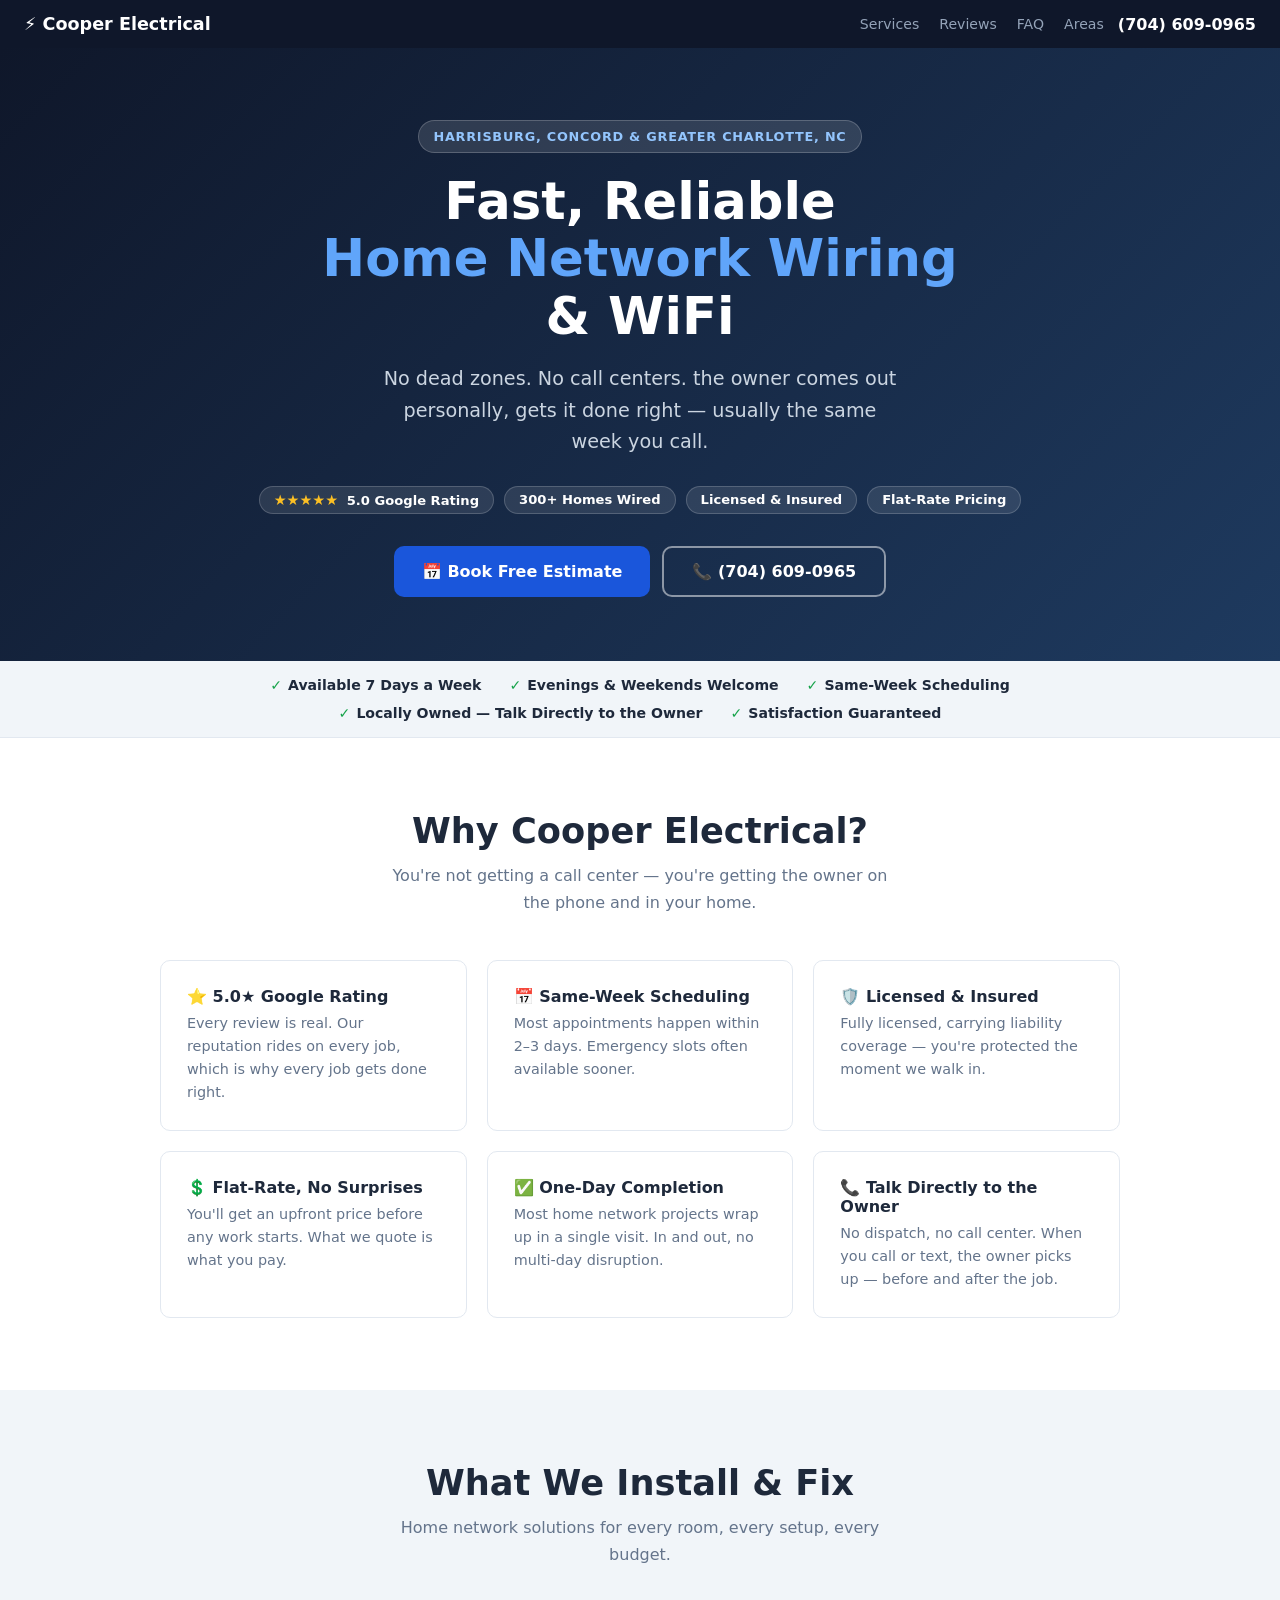
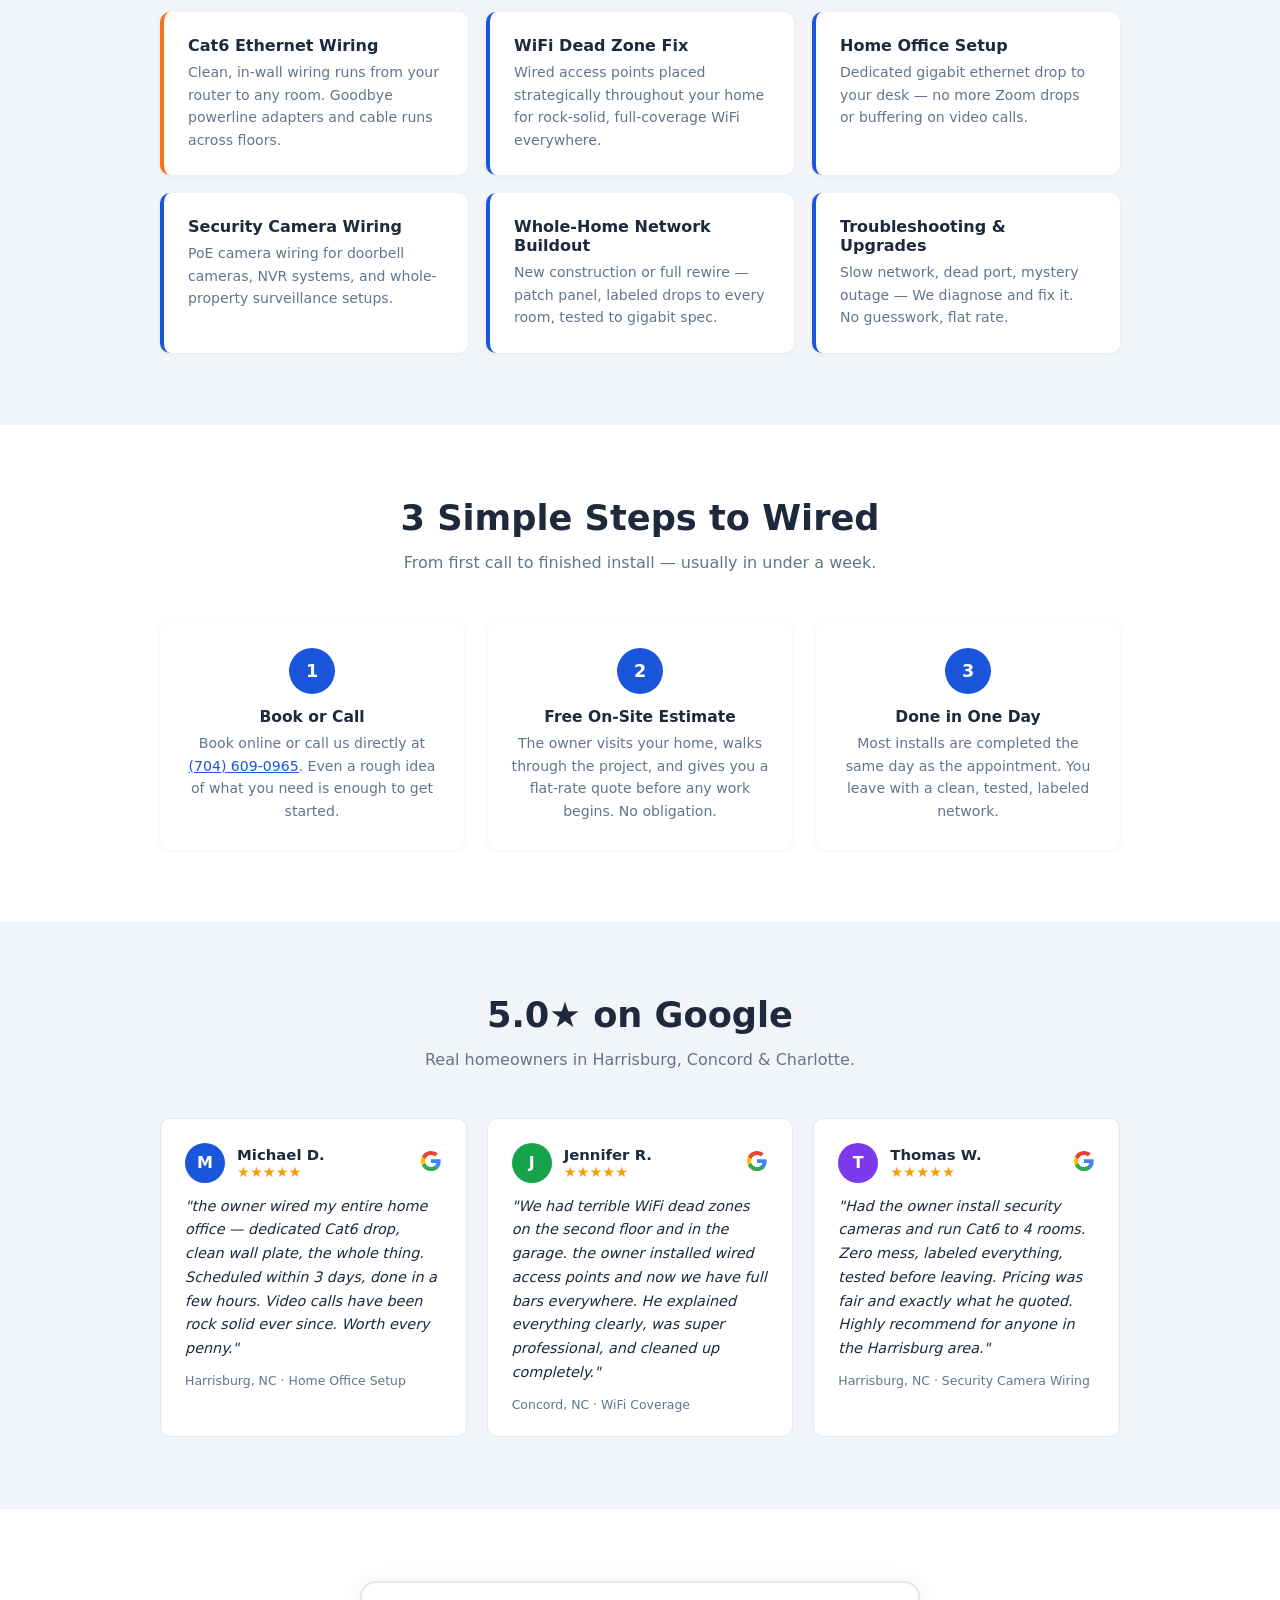
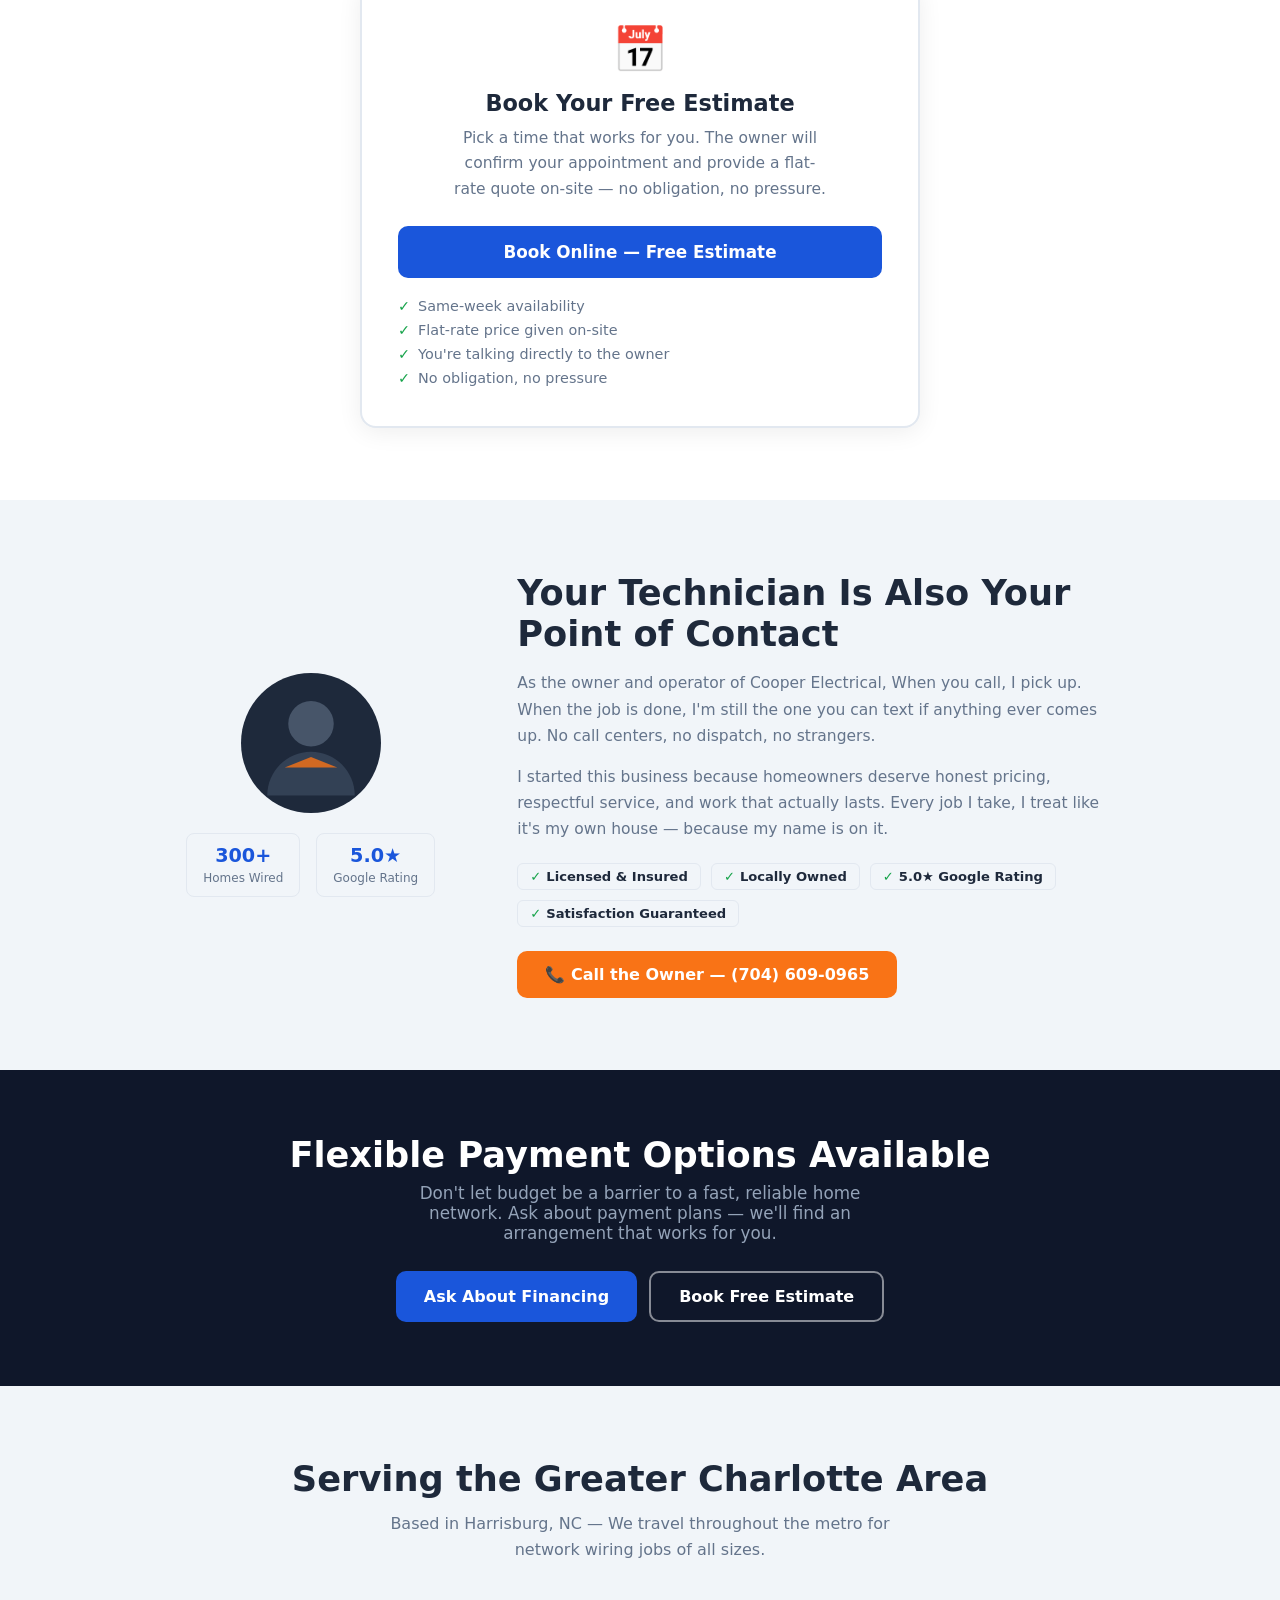
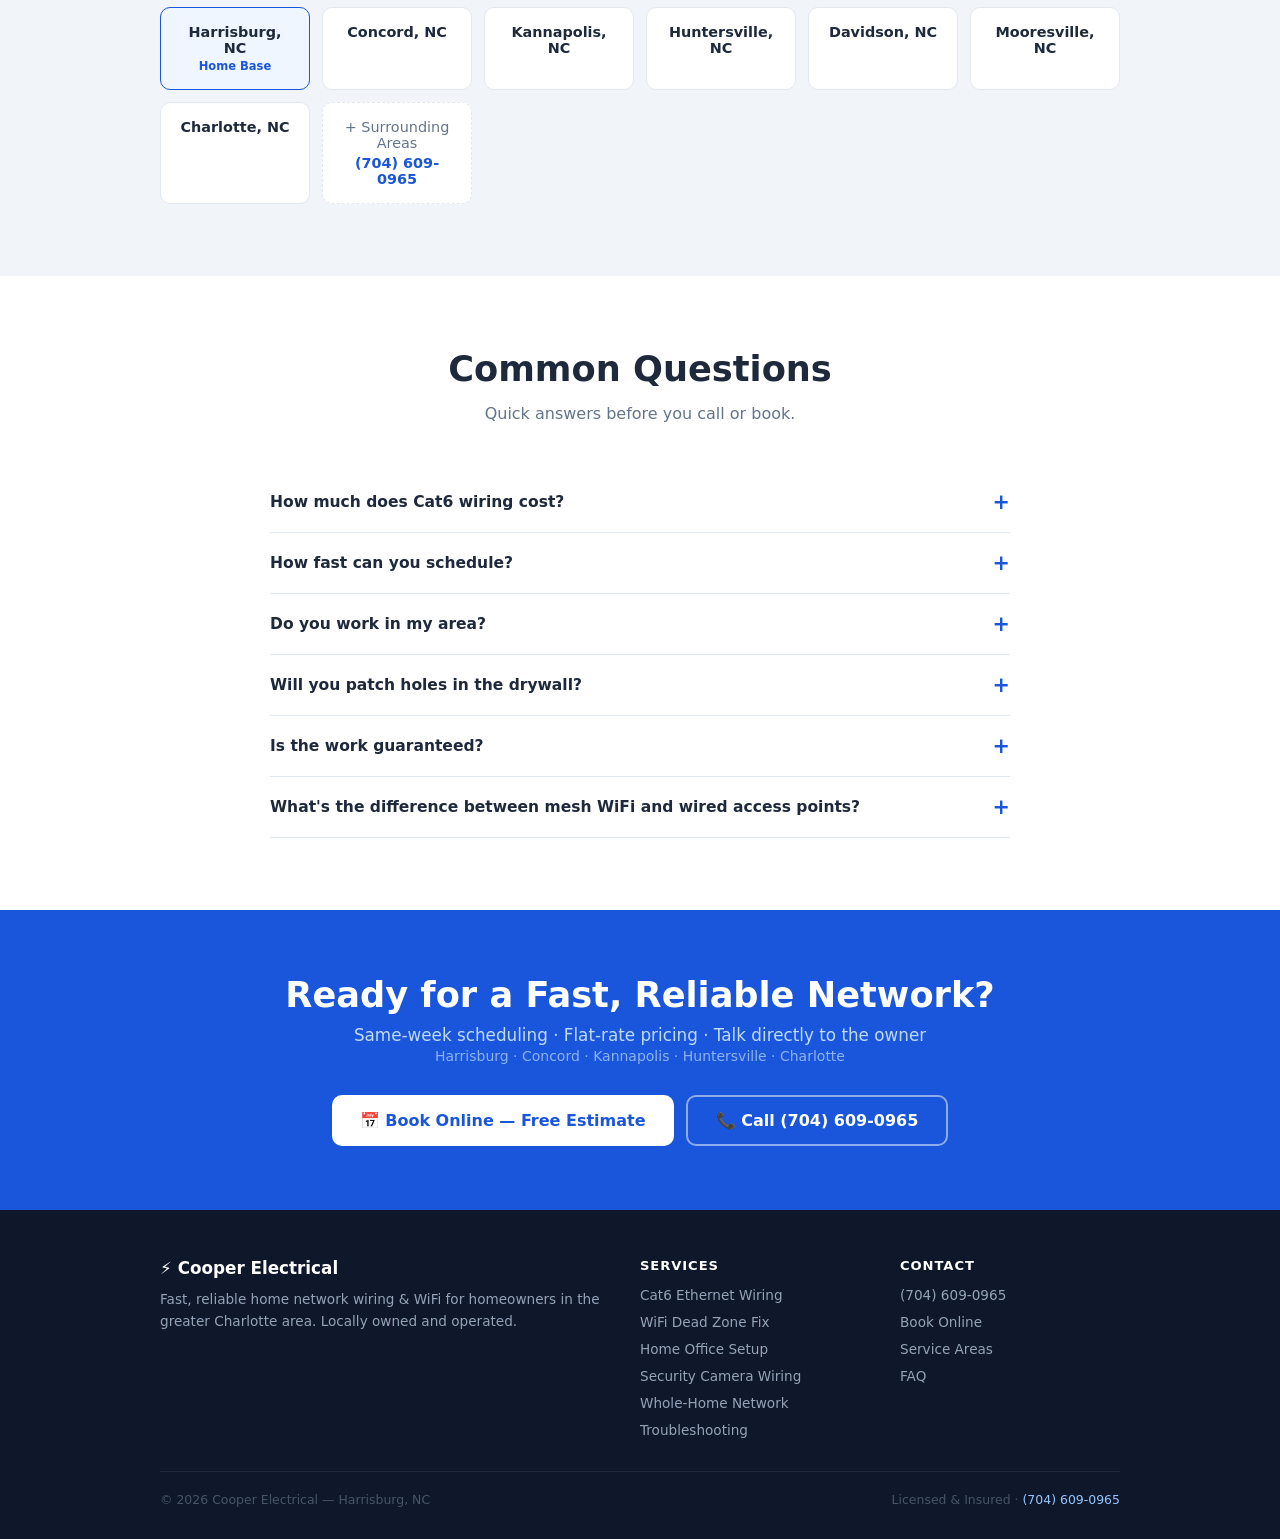
==== commit 38d7fd0f: "Remove pricing, replace Cole with owner across all pages - Removed all transparent pricing from inde" ====
--- a/index.html
+++ b/index.html
@@ -4,7 +4,7 @@
   <meta charset="UTF-8">
   <meta name="viewport" content="width=device-width, initial-scale=1.0">
   <title>Cooper Electrical | Home Network Wiring & WiFi — Harrisburg, NC</title>
-  <meta name="description" content="Cooper Electrical — Fast, reliable home network wiring & WiFi in Harrisburg, NC. Cat6 drops, WiFi dead zones, home office setups. Same-week scheduling. Call Cole at (704) 609-0965.">
+  <meta name="description" content="Cooper Electrical — Fast, reliable home network wiring & WiFi in Harrisburg, NC. Cat6 drops, WiFi dead zones, home office setups. Same-week scheduling. Call us at (704) 609-0965.">
   <meta property="og:title" content="Cooper Electrical | Home Network Wiring & WiFi — Harrisburg NC">
   <meta property="og:description" content="Same-week scheduling · Flat-rate pricing · Licensed & insured. Serving Harrisburg, Concord, Charlotte & surrounding areas.">
   <meta property="og:type" content="website">
@@ -479,7 +479,7 @@
 <section class="hero">
   <p class="badge">Harrisburg, Concord &amp; Greater Charlotte, NC</p>
   <h1>Fast, Reliable<br><span>Home Network Wiring</span><br>&amp; WiFi</h1>
-  <p>No dead zones. No call centers. Cole comes out personally, gets it done right — usually the same week you call.</p>
+  <p>No dead zones. No call centers. the owner comes out personally, gets it done right — usually the same week you call.</p>
   <div class="hero-proof">
     <span class="proof-pill"><span class="stars">★★★★★</span> 5.0 Google Rating</span>
     <span class="proof-pill">300+ Homes Wired</span>
@@ -505,7 +505,7 @@
     <li>Available 7 Days a Week</li>
     <li>Evenings &amp; Weekends Welcome</li>
     <li>Same-Week Scheduling</li>
-    <li>Locally Owned — Talk Directly to Cole</li>
+    <li>Locally Owned — Talk Directly to the Owner</li>
     <li>Satisfaction Guaranteed</li>
   </ul>
 </div>
@@ -514,11 +514,11 @@
 <section id="why">
   <div class="container">
     <h2>Why Cooper Electrical?</h2>
-    <p class="section-sub">You're not getting a call center — you're getting Cole, the owner, on the phone and in your home.</p>
+    <p class="section-sub">You're not getting a call center — you're getting the owner on the phone and in your home.</p>
     <div class="why-grid">
       <div class="why-card">
         <h3>⭐ 5.0★ Google Rating</h3>
-        <p>Every review is real. Cole's reputation rides on every job, which is why every job gets done right.</p>
+        <p>Every review is real. Our reputation rides on every job, which is why every job gets done right.</p>
       </div>
       <div class="why-card">
         <h3>📅 Same-Week Scheduling</h3>
@@ -537,7 +537,7 @@
         <p>Most home network projects wrap up in a single visit. In and out, no multi-day disruption.</p>
       </div>
       <div class="why-card">
-        <h3>📞 Talk Directly to Cole</h3>
+        <h3>📞 Talk Directly to the Owner</h3>
         <p>No dispatch, no call center. When you call or text, the owner picks up — before and after the job.</p>
       </div>
     </div>
@@ -553,32 +553,26 @@
       <div class="service-item featured">
         <h3>Cat6 Ethernet Wiring</h3>
         <p>Clean, in-wall wiring runs from your router to any room. Goodbye powerline adapters and cable runs across floors.</p>
-        <div class="price">From $150–$300 per room</div>
       </div>
       <div class="service-item">
         <h3>WiFi Dead Zone Fix</h3>
         <p>Wired access points placed strategically throughout your home for rock-solid, full-coverage WiFi everywhere.</p>
-        <div class="price">From $149 per AP install</div>
       </div>
       <div class="service-item">
         <h3>Home Office Setup</h3>
         <p>Dedicated gigabit ethernet drop to your desk — no more Zoom drops or buffering on video calls.</p>
-        <div class="price">From $149 single drop</div>
       </div>
       <div class="service-item">
         <h3>Security Camera Wiring</h3>
         <p>PoE camera wiring for doorbell cameras, NVR systems, and whole-property surveillance setups.</p>
-        <div class="price">Free estimate</div>
       </div>
       <div class="service-item">
         <h3>Whole-Home Network Buildout</h3>
         <p>New construction or full rewire — patch panel, labeled drops to every room, tested to gigabit spec.</p>
-        <div class="price">Custom quote</div>
       </div>
       <div class="service-item">
         <h3>Troubleshooting &amp; Upgrades</h3>
-        <p>Slow network, dead port, mystery outage — Cole diagnoses and fixes it. No guesswork, flat rate.</p>
-        <div class="price">Free site assessment</div>
+        <p>Slow network, dead port, mystery outage — We diagnose and fix it. No guesswork, flat rate.</p>
       </div>
     </div>
   </div>
@@ -593,12 +587,12 @@
       <div class="step">
         <div class="step-num">1</div>
         <h3>Book or Call</h3>
-        <p>Book online or call Cole directly at <a href="tel:+17046090965" onclick="trackCall('process')">(704) 609-0965</a>. Even a rough idea of what you need is enough to get started.</p>
+        <p>Book online or call us directly at <a href="tel:+17046090965" onclick="trackCall('process')">(704) 609-0965</a>. Even a rough idea of what you need is enough to get started.</p>
       </div>
       <div class="step">
         <div class="step-num">2</div>
         <h3>Free On-Site Estimate</h3>
-        <p>Cole visits your home, walks through the project, and gives you a flat-rate quote before any work begins. No obligation.</p>
+        <p>The owner visits your home, walks through the project, and gives you a flat-rate quote before any work begins. No obligation.</p>
       </div>
       <div class="step">
         <div class="step-num">3</div>
@@ -627,7 +621,7 @@
             <svg viewBox="0 0 24 24"><path d="M22.56 12.25c0-.78-.07-1.53-.2-2.25H12v4.26h5.92c-.26 1.37-1.04 2.53-2.21 3.31v2.77h3.57c2.08-1.92 3.28-4.74 3.28-8.09z" fill="#4285F4"/><path d="M12 23c2.97 0 5.46-.98 7.28-2.66l-3.57-2.77c-.98.66-2.23 1.06-3.71 1.06-2.86 0-5.29-1.93-6.16-4.53H2.18v2.84C3.99 20.53 7.7 23 12 23z" fill="#34A853"/><path d="M5.84 14.09c-.22-.66-.35-1.36-.35-2.09s.13-1.43.35-2.09V7.07H2.18C1.43 8.55 1 10.22 1 12s.43 3.45 1.18 4.93l3.66-2.84z" fill="#FBBC05"/><path d="M12 5.38c1.62 0 3.06.56 4.21 1.64l3.15-3.15C17.45 2.09 14.97 1 12 1 7.7 1 3.99 3.47 2.18 7.07l3.66 2.84c.87-2.6 3.3-4.53 6.16-4.53z" fill="#EA4335"/></svg>
           </div>
         </div>
-        <p>"Cole wired my entire home office — dedicated Cat6 drop, clean wall plate, the whole thing. Scheduled within 3 days, done in a few hours. Video calls have been rock solid ever since. Worth every penny."</p>
+        <p>"the owner wired my entire home office — dedicated Cat6 drop, clean wall plate, the whole thing. Scheduled within 3 days, done in a few hours. Video calls have been rock solid ever since. Worth every penny."</p>
         <div class="review-meta">Harrisburg, NC · Home Office Setup</div>
       </blockquote>
 
@@ -642,7 +636,7 @@
             <svg viewBox="0 0 24 24"><path d="M22.56 12.25c0-.78-.07-1.53-.2-2.25H12v4.26h5.92c-.26 1.37-1.04 2.53-2.21 3.31v2.77h3.57c2.08-1.92 3.28-4.74 3.28-8.09z" fill="#4285F4"/><path d="M12 23c2.97 0 5.46-.98 7.28-2.66l-3.57-2.77c-.98.66-2.23 1.06-3.71 1.06-2.86 0-5.29-1.93-6.16-4.53H2.18v2.84C3.99 20.53 7.7 23 12 23z" fill="#34A853"/><path d="M5.84 14.09c-.22-.66-.35-1.36-.35-2.09s.13-1.43.35-2.09V7.07H2.18C1.43 8.55 1 10.22 1 12s.43 3.45 1.18 4.93l3.66-2.84z" fill="#FBBC05"/><path d="M12 5.38c1.62 0 3.06.56 4.21 1.64l3.15-3.15C17.45 2.09 14.97 1 12 1 7.7 1 3.99 3.47 2.18 7.07l3.66 2.84c.87-2.6 3.3-4.53 6.16-4.53z" fill="#EA4335"/></svg>
           </div>
         </div>
-        <p>"We had terrible WiFi dead zones on the second floor and in the garage. Cole installed wired access points and now we have full bars everywhere. He explained everything clearly, was super professional, and cleaned up completely."</p>
+        <p>"We had terrible WiFi dead zones on the second floor and in the garage. the owner installed wired access points and now we have full bars everywhere. He explained everything clearly, was super professional, and cleaned up completely."</p>
         <div class="review-meta">Concord, NC · WiFi Coverage</div>
       </blockquote>
 
@@ -657,7 +651,7 @@
             <svg viewBox="0 0 24 24"><path d="M22.56 12.25c0-.78-.07-1.53-.2-2.25H12v4.26h5.92c-.26 1.37-1.04 2.53-2.21 3.31v2.77h3.57c2.08-1.92 3.28-4.74 3.28-8.09z" fill="#4285F4"/><path d="M12 23c2.97 0 5.46-.98 7.28-2.66l-3.57-2.77c-.98.66-2.23 1.06-3.71 1.06-2.86 0-5.29-1.93-6.16-4.53H2.18v2.84C3.99 20.53 7.7 23 12 23z" fill="#34A853"/><path d="M5.84 14.09c-.22-.66-.35-1.36-.35-2.09s.13-1.43.35-2.09V7.07H2.18C1.43 8.55 1 10.22 1 12s.43 3.45 1.18 4.93l3.66-2.84z" fill="#FBBC05"/><path d="M12 5.38c1.62 0 3.06.56 4.21 1.64l3.15-3.15C17.45 2.09 14.97 1 12 1 7.7 1 3.99 3.47 2.18 7.07l3.66 2.84c.87-2.6 3.3-4.53 6.16-4.53z" fill="#EA4335"/></svg>
           </div>
         </div>
-        <p>"Had Cole install security cameras and run Cat6 to 4 rooms. Zero mess, labeled everything, tested before leaving. Pricing was fair and exactly what he quoted. Highly recommend for anyone in the Harrisburg area."</p>
+        <p>"Had the owner install security cameras and run Cat6 to 4 rooms. Zero mess, labeled everything, tested before leaving. Pricing was fair and exactly what he quoted. Highly recommend for anyone in the Harrisburg area."</p>
         <div class="review-meta">Harrisburg, NC · Security Camera Wiring</div>
       </blockquote>
 
@@ -671,7 +665,7 @@
     <div class="book-card">
       <div class="book-icon">📅</div>
       <h3>Book Your Free Estimate</h3>
-      <p>Pick a time that works for you. Cole will confirm your appointment and provide a flat-rate quote on-site — no obligation, no pressure.</p>
+      <p>Pick a time that works for you. The owner will confirm your appointment and provide a flat-rate quote on-site — no obligation, no pressure.</p>
       <button class="btn btn-primary hcp-button"
               data-token="3bcc7813550e48a2b8075abcfa8fb0d7"
               data-orgname="Cooper-Electrical"
@@ -681,7 +675,7 @@
       <ul class="book-features">
         <li>Same-week availability</li>
         <li>Flat-rate price given on-site</li>
-        <li>You're talking directly to Cole</li>
+        <li>You're talking directly to the owner</li>
         <li>No obligation, no pressure</li>
       </ul>
     </div>
@@ -705,7 +699,7 @@
     </div>
     <div class="about-copy">
       <h2>Your Technician Is Also Your Point of Contact</h2>
-      <p>Hi, I'm Cole — owner and operator of Cooper Electrical. When you call, I pick up. When the job is done, I'm still the one you can text if anything ever comes up. No call centers, no dispatch, no strangers.</p>
+      <p>As the owner and operator of Cooper Electrical, When you call, I pick up. When the job is done, I'm still the one you can text if anything ever comes up. No call centers, no dispatch, no strangers.</p>
       <p>I started this business because homeowners deserve honest pricing, respectful service, and work that actually lasts. Every job I take, I treat like it's my own house — because my name is on it.</p>
       <div class="about-trust">
         <span class="trust-tag">Licensed &amp; Insured</span>
@@ -714,7 +708,7 @@
         <span class="trust-tag">Satisfaction Guaranteed</span>
       </div>
       <a href="tel:+17046090965" class="btn btn-call" onclick="trackCall('about')">
-        📞 Talk to Cole — (704) 609-0965
+        📞 Call the Owner — (704) 609-0965
       </a>
     </div>
   </div>
@@ -723,7 +717,7 @@
 <!-- ── FINANCING ── -->
 <div class="cta-band" style="background:#0f172a;">
   <h2 style="color:#fff;margin-bottom:8px;">Flexible Payment Options Available</h2>
-  <p style="color:#94a3b8;max-width:480px;margin:0 auto 28px;">Don't let budget be a barrier to a fast, reliable home network. Ask Cole about payment plans — we'll find an arrangement that works for you.</p>
+  <p style="color:#94a3b8;max-width:480px;margin:0 auto 28px;">Don't let budget be a barrier to a fast, reliable home network. Ask about payment plans — we'll find an arrangement that works for you.</p>
   <div class="cta-band-actions">
     <a href="tel:+17046090965" class="btn btn-primary" onclick="trackCall('financing')">Ask About Financing</a>
     <button class="btn btn-outline hcp-button"
@@ -739,7 +733,7 @@
 <section id="service-areas" class="bg-light">
   <div class="container">
     <h2>Serving the Greater Charlotte Area</h2>
-    <p class="section-sub">Based in Harrisburg, NC — Cole travels throughout the metro for network wiring jobs of all sizes.</p>
+    <p class="section-sub">Based in Harrisburg, NC — We travel throughout the metro for network wiring jobs of all sizes.</p>
     <div class="areas-grid">
       <div class="area-card primary">
         <strong>Harrisburg, NC</strong>
@@ -773,22 +767,22 @@
 
       <details class="faq-item">
         <summary>How fast can you schedule?</summary>
-        <p>Most appointments happen within 2–3 business days. Urgent situations are often accommodated sooner — just call and ask. Cole keeps schedule flexibility for same-week bookings.</p>
+        <p>Most appointments happen within 2–3 business days. Urgent situations are often accommodated sooner — just call and ask. We keep schedule flexibility for same-week bookings.</p>
       </details>
 
       <details class="faq-item">
         <summary>Do you work in my area?</summary>
-        <p>Cooper Electrical serves <strong>Harrisburg, Concord, Kannapolis, Huntersville</strong>, Davidson, Mooresville, and the greater Charlotte metro. Not sure if you're in range? Just call — Cole can usually make it work.</p>
+        <p>Cooper Electrical serves <strong>Harrisburg, Concord, Kannapolis, Huntersville</strong>, Davidson, Mooresville, and the greater Charlotte metro. Not sure if you're in range? Just call — we can usually make it work.</p>
       </details>
 
       <details class="faq-item">
         <summary>Will you patch holes in the drywall?</summary>
-        <p>Wiring runs are done as cleanly as possible using existing pathways and low-profile wall plates. Minor drywall penetrations are typical for in-wall wiring. Cole will discuss the routing plan with you beforehand so there are no surprises about where cuts are made.</p>
+        <p>Wiring runs are done as cleanly as possible using existing pathways and low-profile wall plates. Minor drywall penetrations are typical for in-wall wiring. We'll discuss the routing plan with you beforehand so there are no surprises about where cuts are made.</p>
       </details>
 
       <details class="faq-item">
         <summary>Is the work guaranteed?</summary>
-        <p>Yes. Every job comes with a personal satisfaction guarantee. If something isn't right with the work after Cole leaves, he'll come back and make it right. No charge, no argument.</p>
+        <p>Yes. Every job comes with a personal satisfaction guarantee. If something isn't right with the work after we leave, we'll come back and make it right. No charge, no argument.</p>
       </details>
 
       <details class="faq-item">
@@ -803,7 +797,7 @@
 <!-- ── FINAL CTA ── -->
 <div class="cta-band">
   <h2>Ready for a Fast, Reliable Network?</h2>
-  <p>Same-week scheduling · Flat-rate pricing · Talk directly to Cole<br>
+  <p>Same-week scheduling · Flat-rate pricing · Talk directly to the owner<br>
   <small style="opacity:.7;">Harrisburg · Concord · Kannapolis · Huntersville · Charlotte</small></p>
   <div class="cta-band-actions">
     <button class="btn btn-white hcp-button"
@@ -823,7 +817,7 @@
   <div class="footer-inner">
     <div class="footer-brand">
       <a href="#" class="logo">⚡ Cooper Electrical</a>
-      <p>Fast, reliable home network wiring &amp; WiFi for homeowners in the greater Charlotte area. Locally owned and operated by Cole.</p>
+      <p>Fast, reliable home network wiring &amp; WiFi for homeowners in the greater Charlotte area. Locally owned and operated.</p>
     </div>
     <nav class="footer-nav">
       <h4>Services</h4>
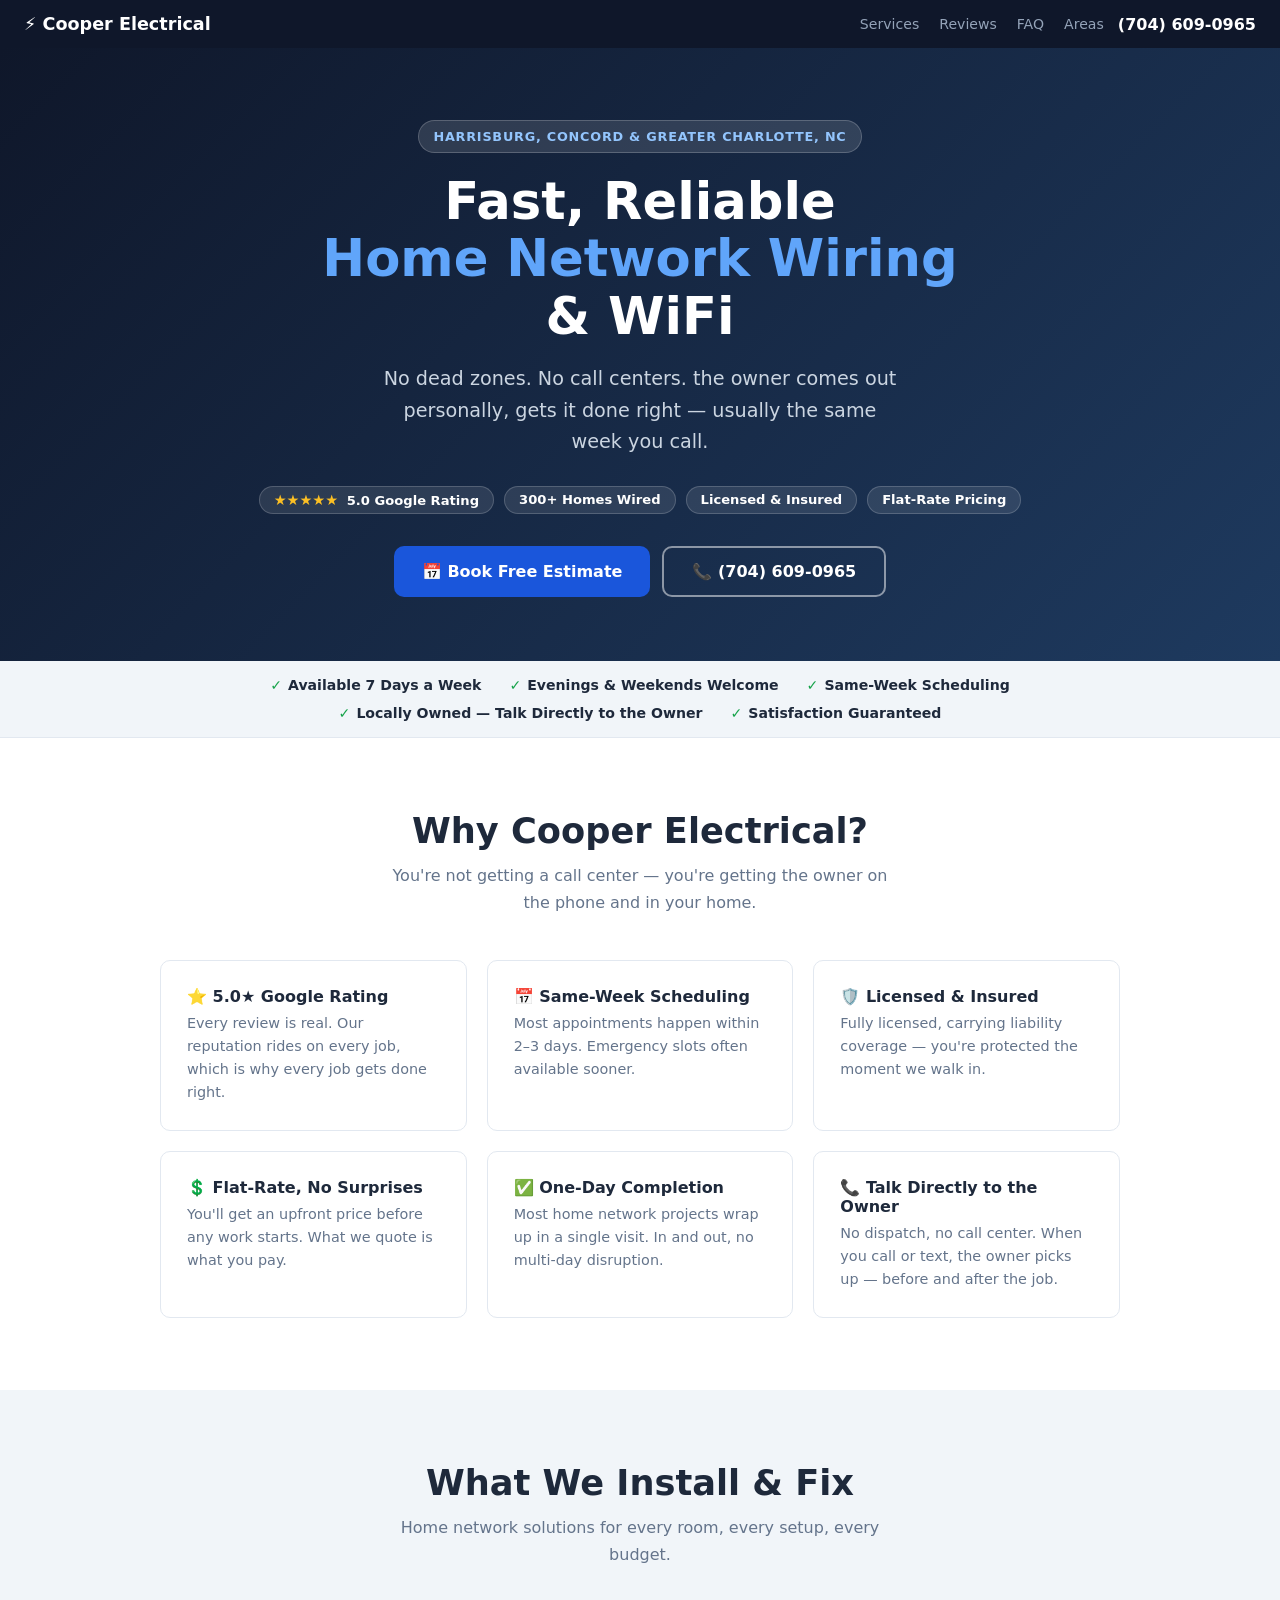
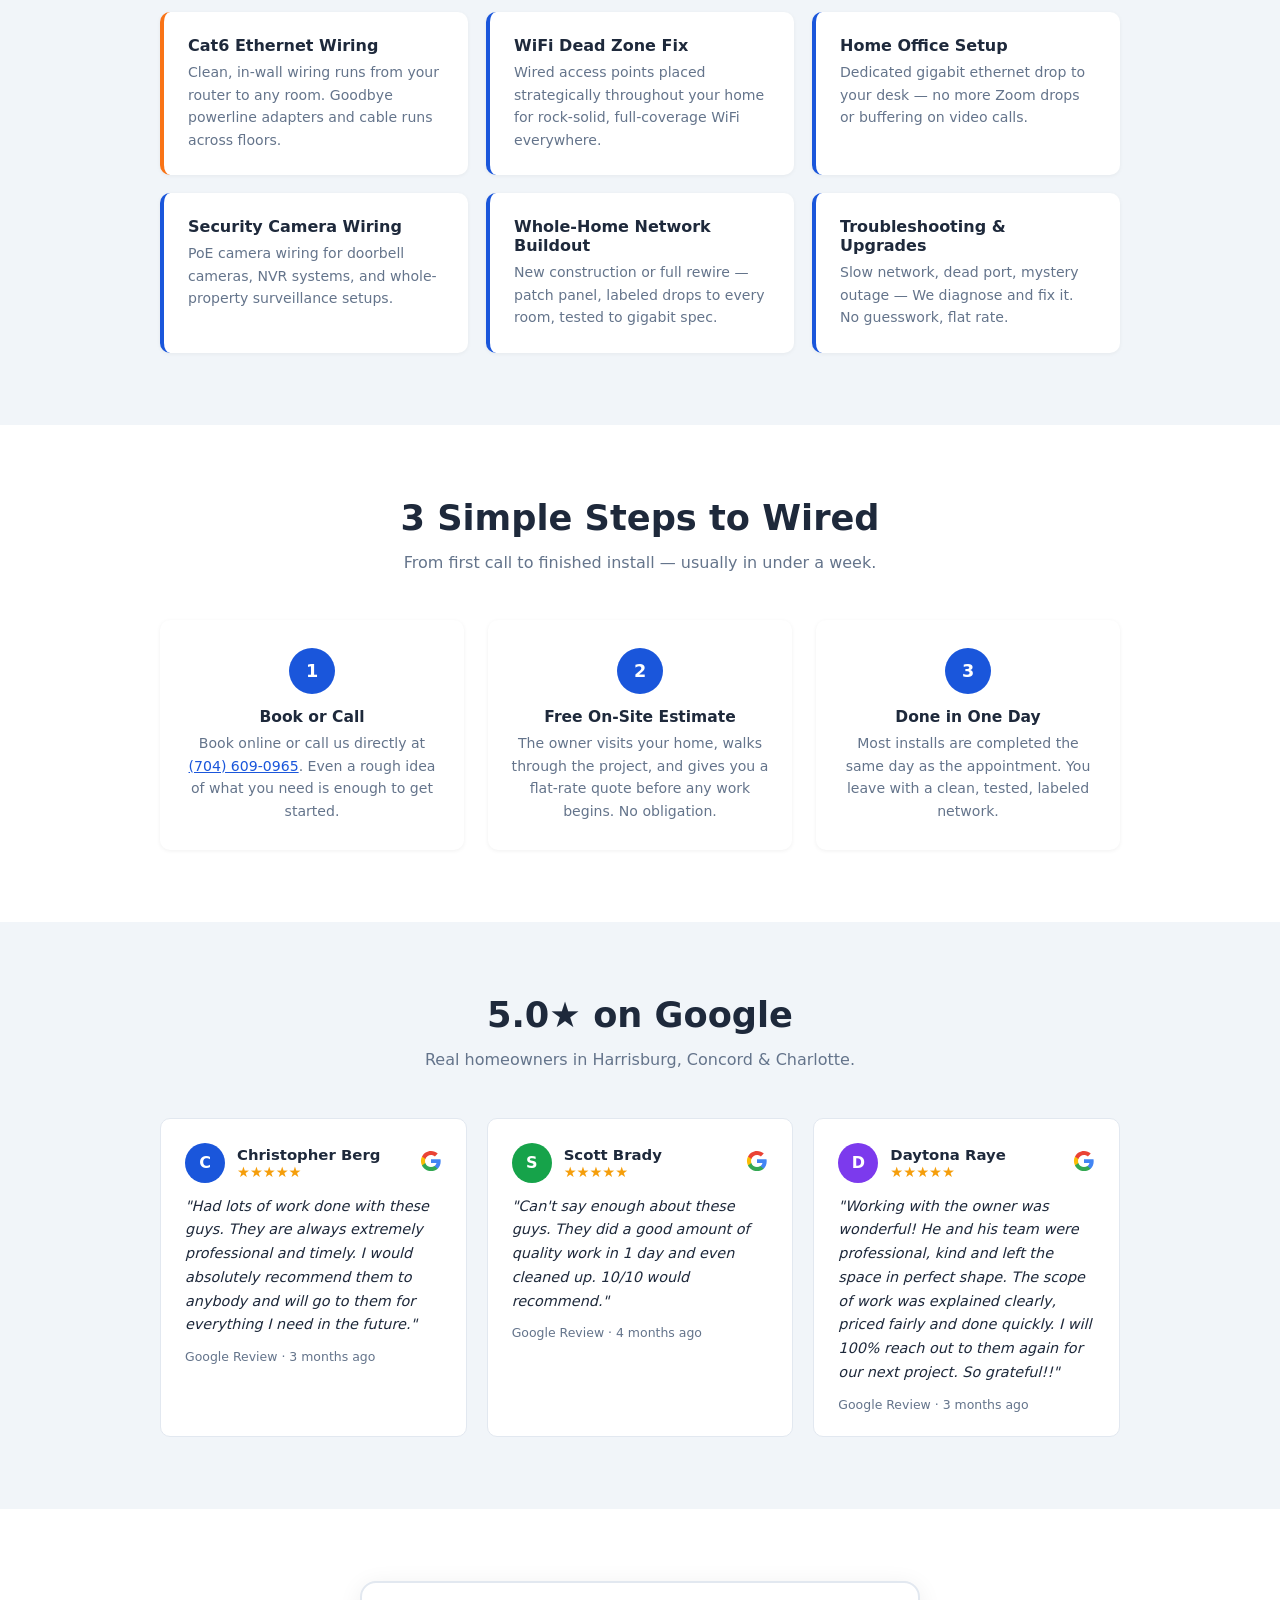
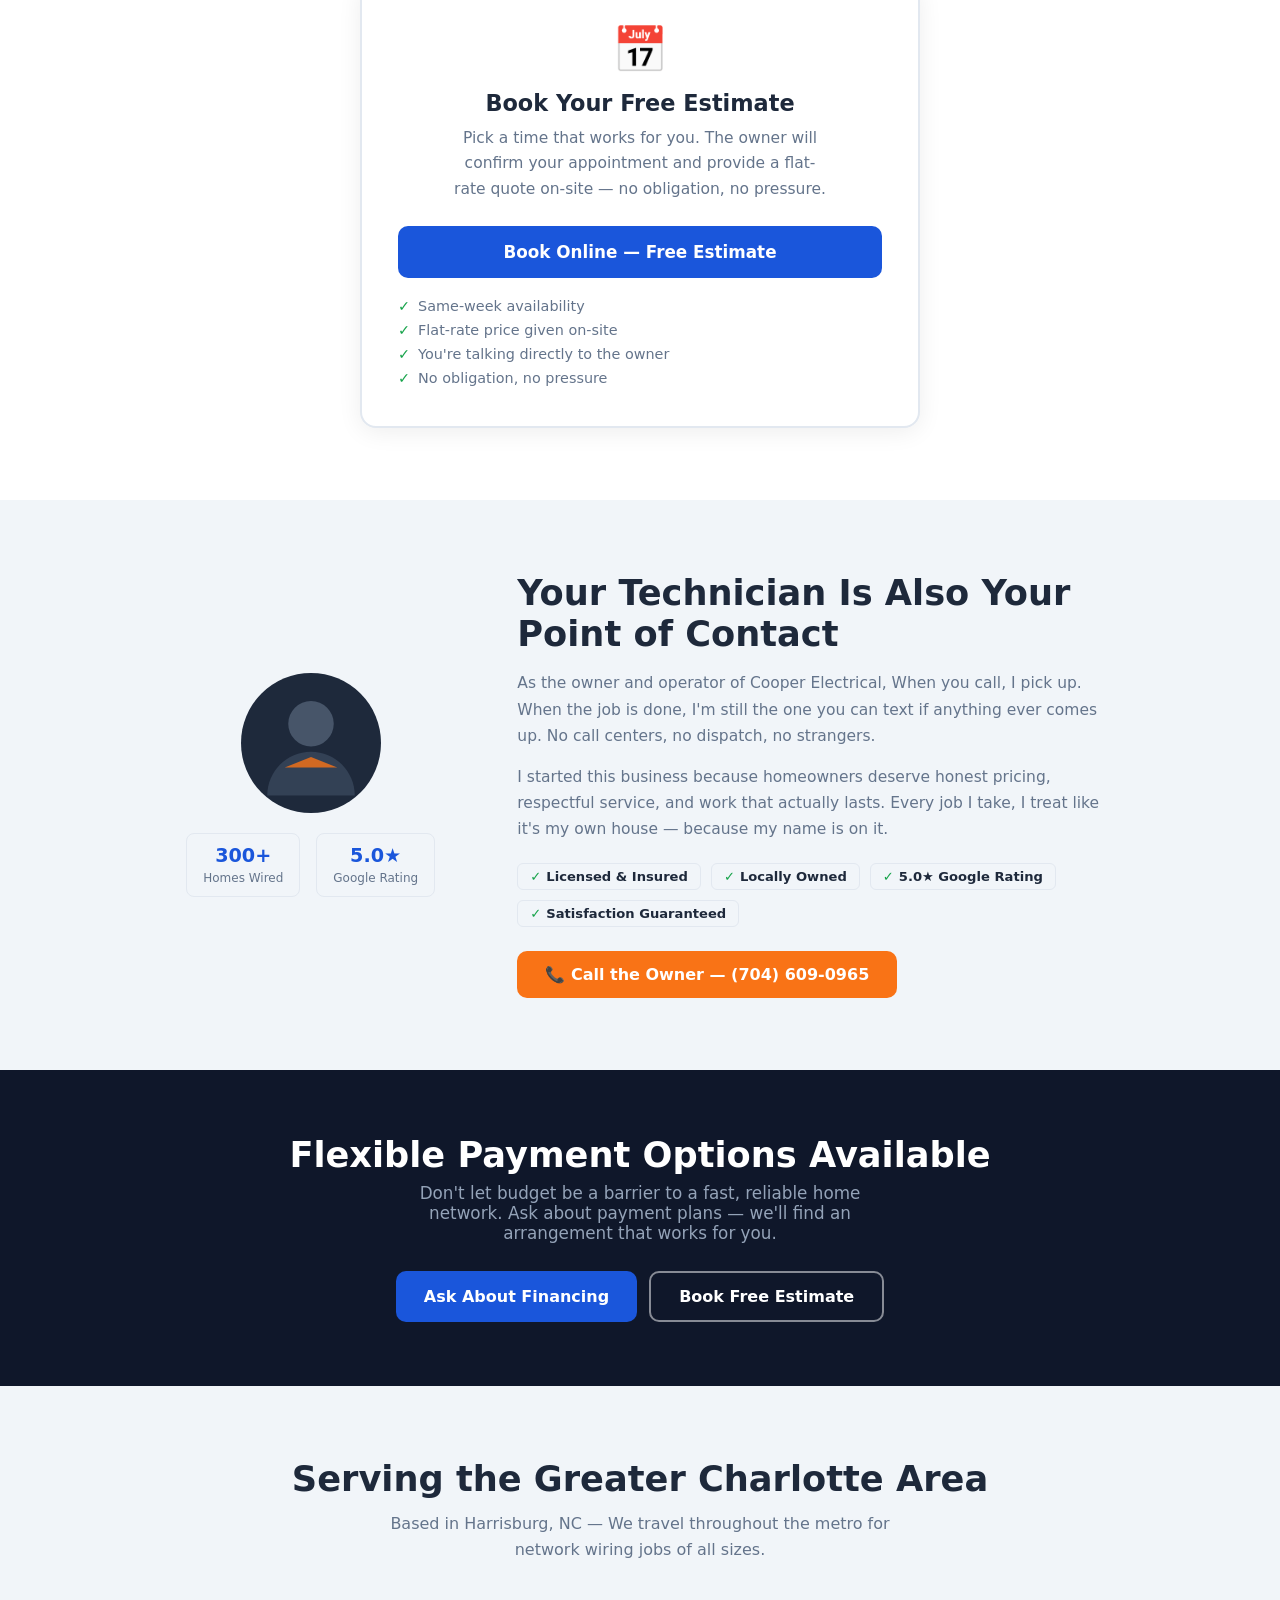
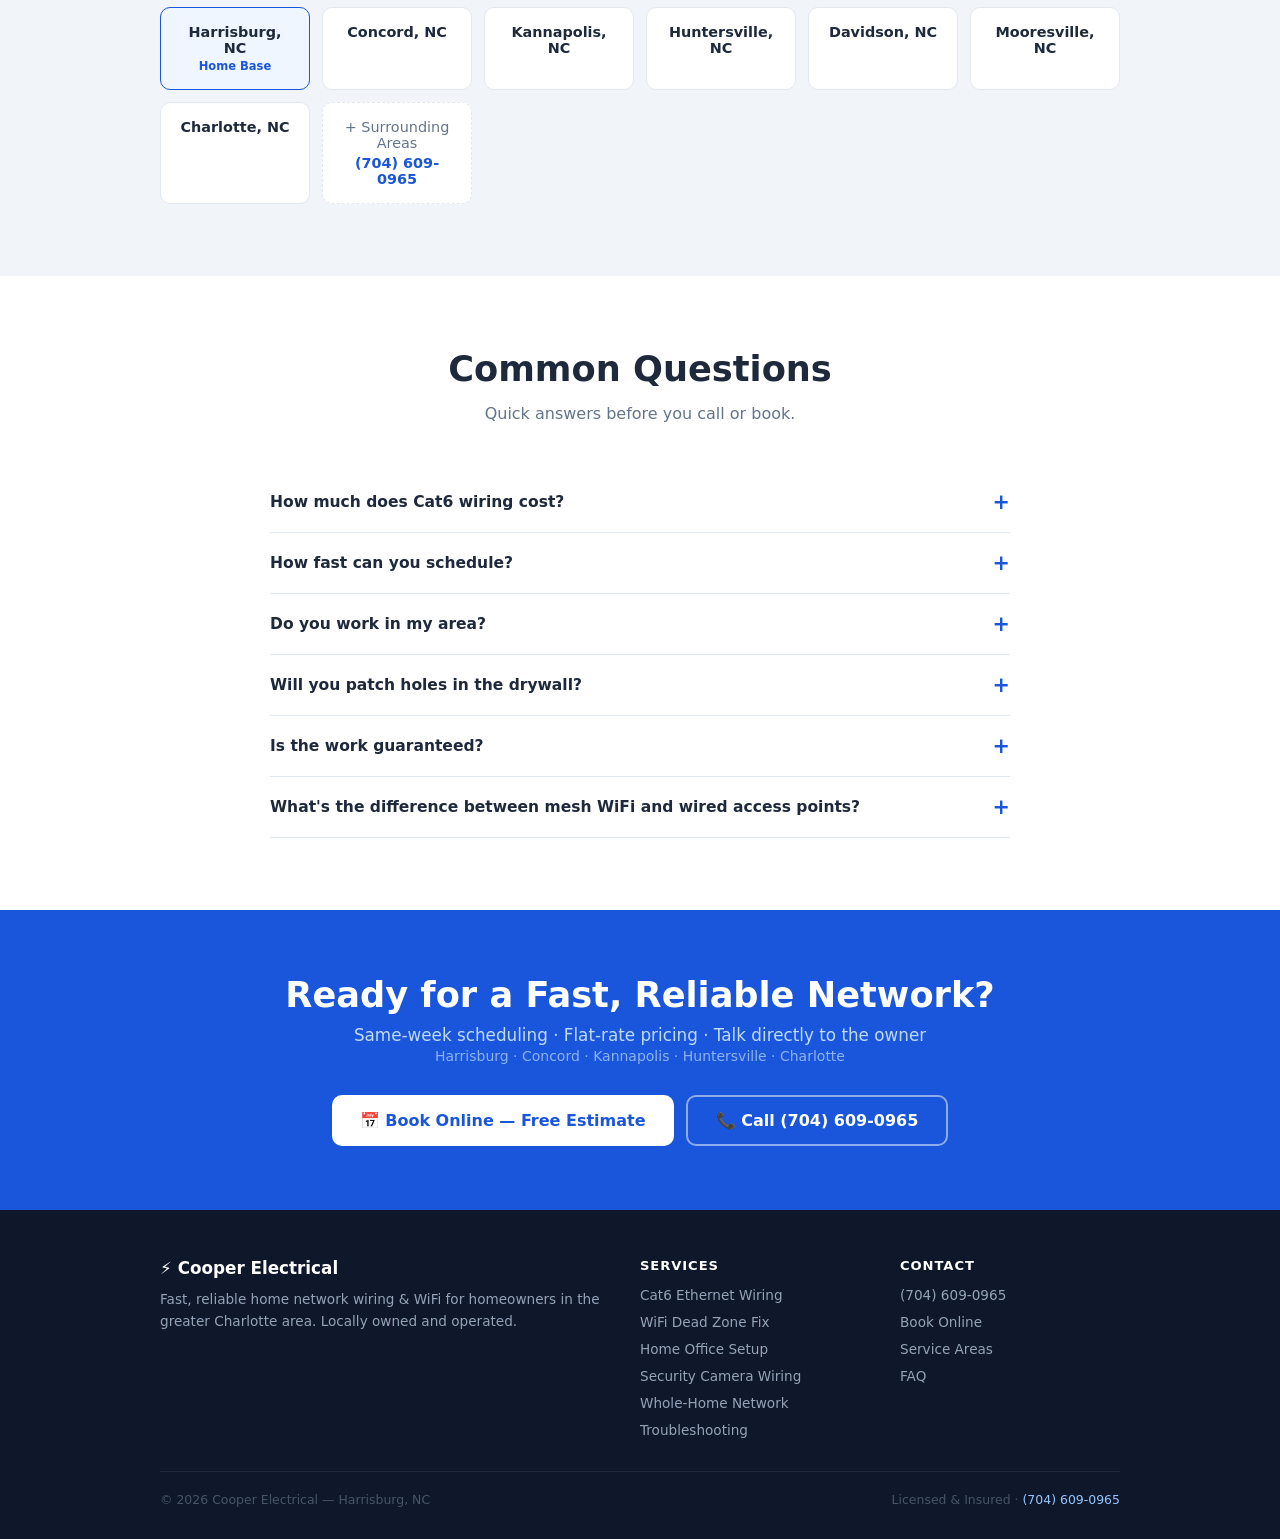
==== commit d3d0a647: "Replace placeholder reviews with real Google reviews Swapped in three real 5-star Google reviews: Ch" ====
--- a/index.html
+++ b/index.html
@@ -612,47 +612,47 @@
 
       <blockquote class="review-card">
         <div class="review-top">
-          <div class="reviewer-avatar">M</div>
+          <div class="reviewer-avatar">C</div>
           <div>
-            <strong class="reviewer-name">Michael D.</strong>
+            <strong class="reviewer-name">Christopher Berg</strong>
             <div class="stars">★★★★★</div>
           </div>
           <div class="google-badge">
             <svg viewBox="0 0 24 24"><path d="M22.56 12.25c0-.78-.07-1.53-.2-2.25H12v4.26h5.92c-.26 1.37-1.04 2.53-2.21 3.31v2.77h3.57c2.08-1.92 3.28-4.74 3.28-8.09z" fill="#4285F4"/><path d="M12 23c2.97 0 5.46-.98 7.28-2.66l-3.57-2.77c-.98.66-2.23 1.06-3.71 1.06-2.86 0-5.29-1.93-6.16-4.53H2.18v2.84C3.99 20.53 7.7 23 12 23z" fill="#34A853"/><path d="M5.84 14.09c-.22-.66-.35-1.36-.35-2.09s.13-1.43.35-2.09V7.07H2.18C1.43 8.55 1 10.22 1 12s.43 3.45 1.18 4.93l3.66-2.84z" fill="#FBBC05"/><path d="M12 5.38c1.62 0 3.06.56 4.21 1.64l3.15-3.15C17.45 2.09 14.97 1 12 1 7.7 1 3.99 3.47 2.18 7.07l3.66 2.84c.87-2.6 3.3-4.53 6.16-4.53z" fill="#EA4335"/></svg>
           </div>
         </div>
-        <p>"the owner wired my entire home office — dedicated Cat6 drop, clean wall plate, the whole thing. Scheduled within 3 days, done in a few hours. Video calls have been rock solid ever since. Worth every penny."</p>
-        <div class="review-meta">Harrisburg, NC · Home Office Setup</div>
+        <p>"Had lots of work done with these guys. They are always extremely professional and timely. I would absolutely recommend them to anybody and will go to them for everything I need in the future."</p>
+        <div class="review-meta">Google Review · 3 months ago</div>
       </blockquote>
 
       <blockquote class="review-card">
         <div class="review-top">
-          <div class="reviewer-avatar av-green">J</div>
+          <div class="reviewer-avatar av-green">S</div>
           <div>
-            <strong class="reviewer-name">Jennifer R.</strong>
+            <strong class="reviewer-name">Scott Brady</strong>
             <div class="stars">★★★★★</div>
           </div>
           <div class="google-badge">
             <svg viewBox="0 0 24 24"><path d="M22.56 12.25c0-.78-.07-1.53-.2-2.25H12v4.26h5.92c-.26 1.37-1.04 2.53-2.21 3.31v2.77h3.57c2.08-1.92 3.28-4.74 3.28-8.09z" fill="#4285F4"/><path d="M12 23c2.97 0 5.46-.98 7.28-2.66l-3.57-2.77c-.98.66-2.23 1.06-3.71 1.06-2.86 0-5.29-1.93-6.16-4.53H2.18v2.84C3.99 20.53 7.7 23 12 23z" fill="#34A853"/><path d="M5.84 14.09c-.22-.66-.35-1.36-.35-2.09s.13-1.43.35-2.09V7.07H2.18C1.43 8.55 1 10.22 1 12s.43 3.45 1.18 4.93l3.66-2.84z" fill="#FBBC05"/><path d="M12 5.38c1.62 0 3.06.56 4.21 1.64l3.15-3.15C17.45 2.09 14.97 1 12 1 7.7 1 3.99 3.47 2.18 7.07l3.66 2.84c.87-2.6 3.3-4.53 6.16-4.53z" fill="#EA4335"/></svg>
           </div>
         </div>
-        <p>"We had terrible WiFi dead zones on the second floor and in the garage. the owner installed wired access points and now we have full bars everywhere. He explained everything clearly, was super professional, and cleaned up completely."</p>
-        <div class="review-meta">Concord, NC · WiFi Coverage</div>
+        <p>"Can't say enough about these guys. They did a good amount of quality work in 1 day and even cleaned up. 10/10 would recommend."</p>
+        <div class="review-meta">Google Review · 4 months ago</div>
       </blockquote>
 
       <blockquote class="review-card">
         <div class="review-top">
-          <div class="reviewer-avatar av-purple">T</div>
+          <div class="reviewer-avatar av-purple">D</div>
           <div>
-            <strong class="reviewer-name">Thomas W.</strong>
+            <strong class="reviewer-name">Daytona Raye</strong>
             <div class="stars">★★★★★</div>
           </div>
           <div class="google-badge">
             <svg viewBox="0 0 24 24"><path d="M22.56 12.25c0-.78-.07-1.53-.2-2.25H12v4.26h5.92c-.26 1.37-1.04 2.53-2.21 3.31v2.77h3.57c2.08-1.92 3.28-4.74 3.28-8.09z" fill="#4285F4"/><path d="M12 23c2.97 0 5.46-.98 7.28-2.66l-3.57-2.77c-.98.66-2.23 1.06-3.71 1.06-2.86 0-5.29-1.93-6.16-4.53H2.18v2.84C3.99 20.53 7.7 23 12 23z" fill="#34A853"/><path d="M5.84 14.09c-.22-.66-.35-1.36-.35-2.09s.13-1.43.35-2.09V7.07H2.18C1.43 8.55 1 10.22 1 12s.43 3.45 1.18 4.93l3.66-2.84z" fill="#FBBC05"/><path d="M12 5.38c1.62 0 3.06.56 4.21 1.64l3.15-3.15C17.45 2.09 14.97 1 12 1 7.7 1 3.99 3.47 2.18 7.07l3.66 2.84c.87-2.6 3.3-4.53 6.16-4.53z" fill="#EA4335"/></svg>
           </div>
         </div>
-        <p>"Had the owner install security cameras and run Cat6 to 4 rooms. Zero mess, labeled everything, tested before leaving. Pricing was fair and exactly what he quoted. Highly recommend for anyone in the Harrisburg area."</p>
-        <div class="review-meta">Harrisburg, NC · Security Camera Wiring</div>
+        <p>"Working with the owner was wonderful! He and his team were professional, kind and left the space in perfect shape. The scope of work was explained clearly, priced fairly and done quickly. I will 100% reach out to them again for our next project. So grateful!!"</p>
+        <div class="review-meta">Google Review · 3 months ago</div>
       </blockquote>
 
     </div>
